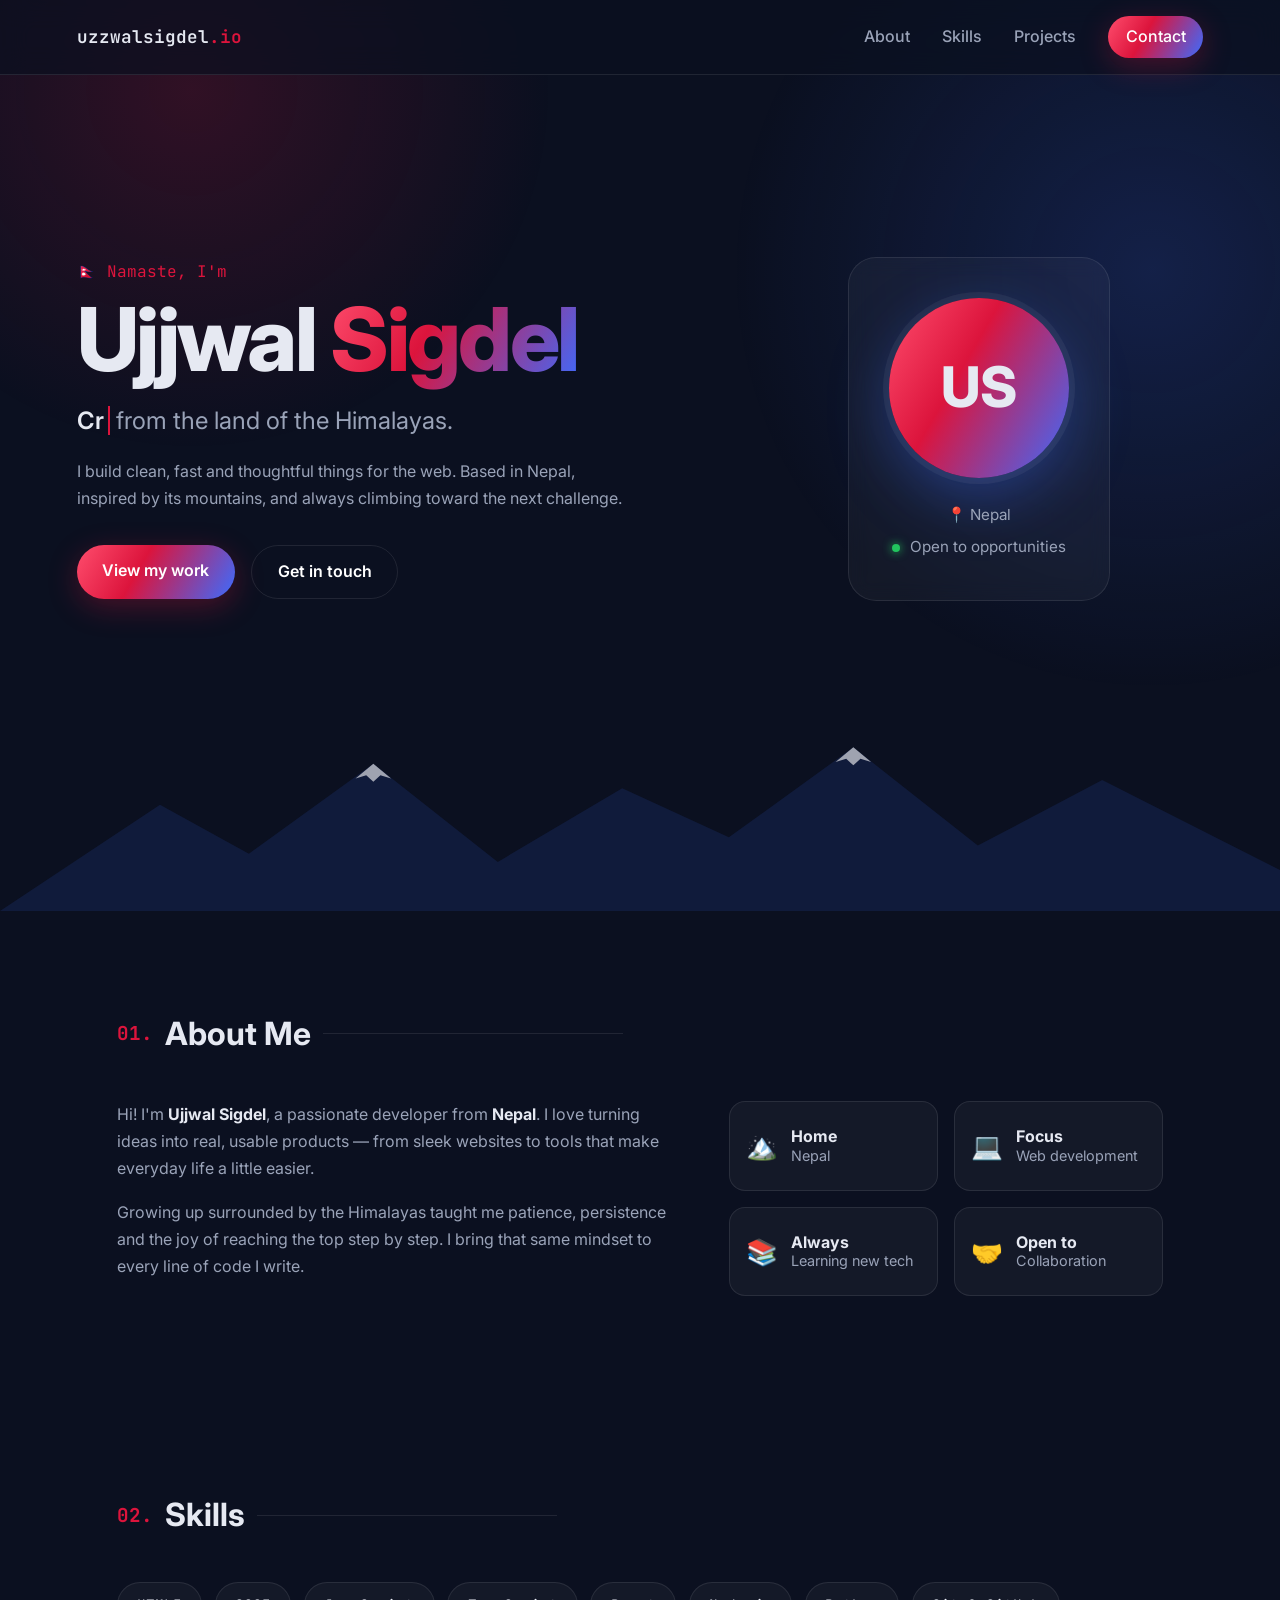
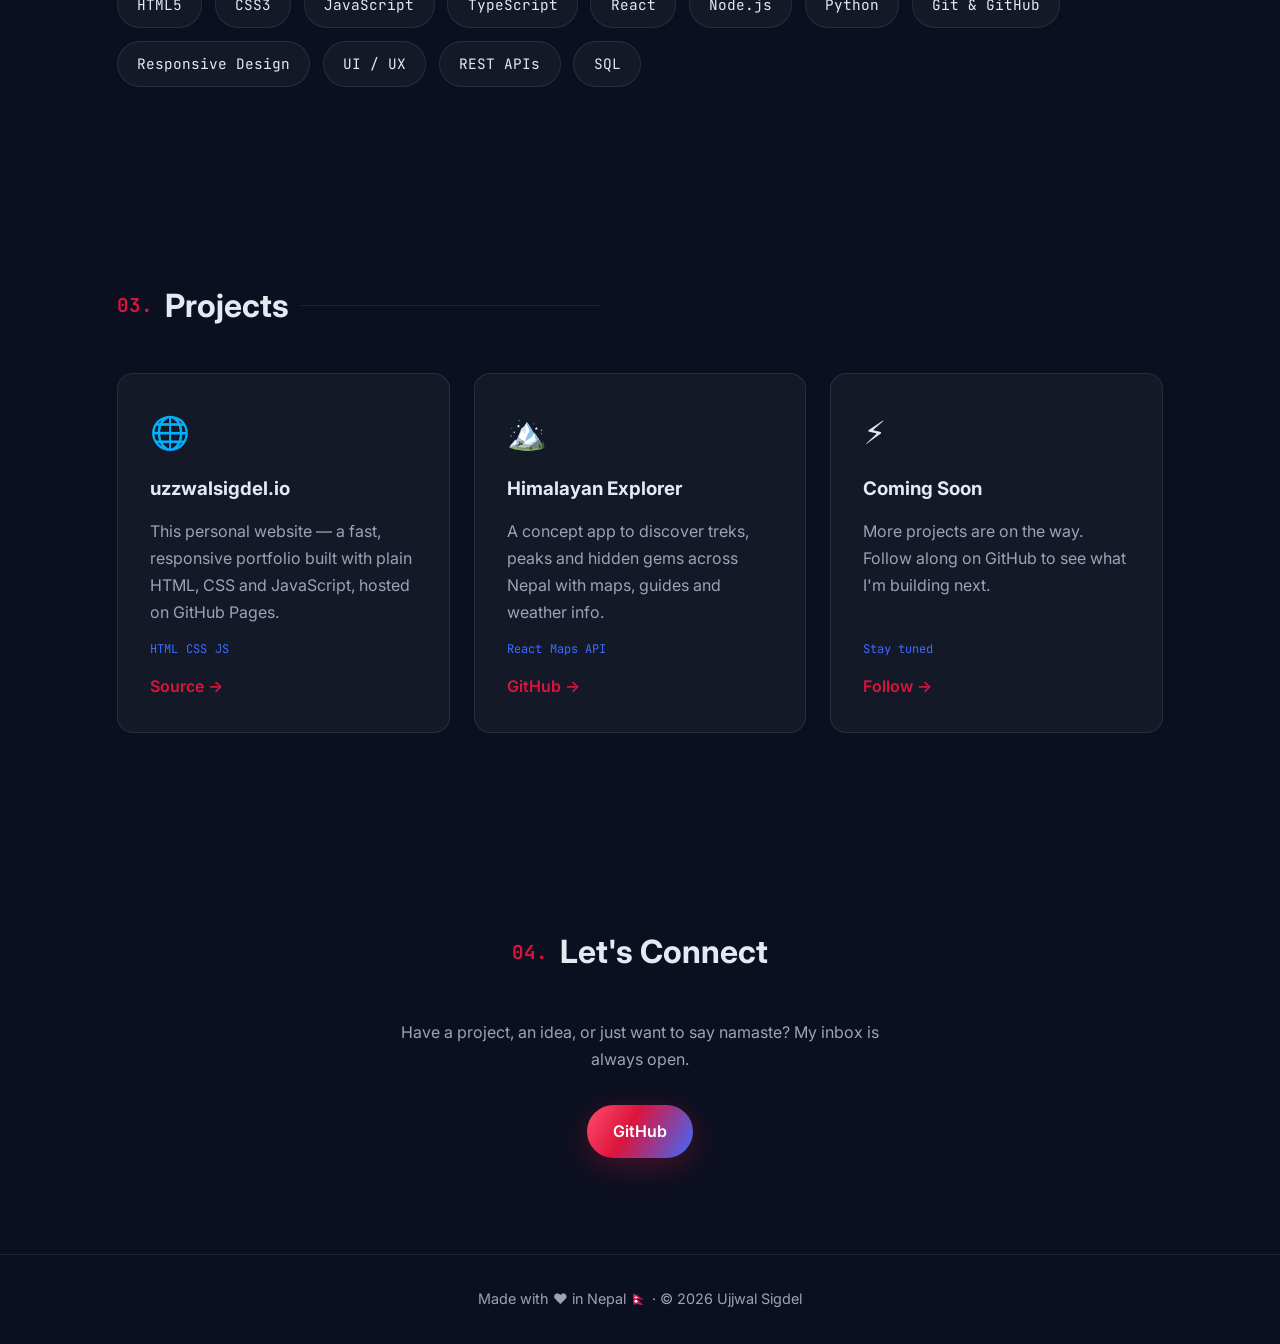
==== index.html @ a89d7fdd "Add Ujjwal Sigdel personal website with GitHub Pages deploy Co-authored-by: Hoplite <288093033+useho" ====
<!DOCTYPE html>
<html lang="en">
<head>
  <meta charset="UTF-8" />
  <meta name="viewport" content="width=device-width, initial-scale=1.0" />
  <title>Ujjwal Sigdel — uzzwalsigdel.io</title>
  <meta name="description" content="Ujjwal Sigdel — developer and creator from Nepal." />
  <link rel="icon" href="data:image/svg+xml,<svg xmlns='http://www.w3.org/2000/svg' viewBox='0 0 100 100'><text y='.9em' font-size='90'>🏔️</text></svg>" />
  <link rel="preconnect" href="https://fonts.googleapis.com" />
  <link rel="preconnect" href="https://fonts.gstatic.com" crossorigin />
  <link href="https://fonts.googleapis.com/css2?family=Inter:wght@400;500;600;700;800&family=JetBrains+Mono:wght@400;600&display=swap" rel="stylesheet" />
  <link rel="stylesheet" href="style.css" />
</head>
<body>
  <div class="bg-glow" aria-hidden="true"></div>

  <header class="nav">
    <a href="#home" class="logo">uzzwalsigdel<span>.io</span></a>
    <button class="nav-toggle" aria-label="Toggle menu" aria-expanded="false">☰</button>
    <nav>
      <ul class="nav-links">
        <li><a href="#about">About</a></li>
        <li><a href="#skills">Skills</a></li>
        <li><a href="#projects">Projects</a></li>
        <li><a href="#contact" class="btn btn-small">Contact</a></li>
      </ul>
    </nav>
  </header>

  <main>
    <section id="home" class="hero">
      <div class="hero-text">
        <p class="eyebrow">🇳🇵 Namaste, I'm</p>
        <h1>Ujjwal <span class="gradient">Sigdel</span></h1>
        <p class="tagline">
          <span class="typed" data-words="Developer|Creator|Problem Solver|Lifelong Learner">Developer</span>
          from the land of the Himalayas.
        </p>
        <p class="lead">
          I build clean, fast and thoughtful things for the web. Based in Nepal,
          inspired by its mountains, and always climbing toward the next challenge.
        </p>
        <div class="hero-cta">
          <a href="#projects" class="btn">View my work</a>
          <a href="#contact" class="btn btn-ghost">Get in touch</a>
        </div>
      </div>
      <div class="hero-card">
        <div class="avatar">US</div>
        <div class="card-meta">
          <span>📍 Nepal</span>
          <span class="status"><i></i> Open to opportunities</span>
        </div>
      </div>
      <svg class="mountains" viewBox="0 0 1440 220" preserveAspectRatio="none" aria-hidden="true">
        <path d="M0 220 L180 90 L280 150 L420 40 L560 160 L700 70 L820 130 L960 20 L1100 140 L1240 60 L1440 170 L1440 220 Z" />
        <path class="snow" d="M400 58 L420 40 L440 58 L428 54 L420 62 L412 54 Z M940 38 L960 20 L980 38 L968 34 L960 42 L952 34 Z" />
      </svg>
    </section>

    <section id="about" class="section reveal">
      <h2 class="section-title"><span>01.</span> About Me</h2>
      <div class="about-grid">
        <div>
          <p>
            Hi! I'm <strong>Ujjwal Sigdel</strong>, a passionate developer from
            <strong>Nepal</strong>. I love turning ideas into real, usable products —
            from sleek websites to tools that make everyday life a little easier.
          </p>
          <p>
            Growing up surrounded by the Himalayas taught me patience, persistence and
            the joy of reaching the top step by step. I bring that same mindset to every
            line of code I write.
          </p>
        </div>
        <ul class="facts">
          <li><b>🏔️</b><div><strong>Home</strong><span>Nepal</span></div></li>
          <li><b>💻</b><div><strong>Focus</strong><span>Web development</span></div></li>
          <li><b>📚</b><div><strong>Always</strong><span>Learning new tech</span></div></li>
          <li><b>🤝</b><div><strong>Open to</strong><span>Collaboration</span></div></li>
        </ul>
      </div>
    </section>

    <section id="skills" class="section reveal">
      <h2 class="section-title"><span>02.</span> Skills</h2>
      <div class="skills">
        <span>HTML5</span><span>CSS3</span><span>JavaScript</span><span>TypeScript</span>
        <span>React</span><span>Node.js</span><span>Python</span><span>Git &amp; GitHub</span>
        <span>Responsive Design</span><span>UI / UX</span><span>REST APIs</span><span>SQL</span>
      </div>
    </section>

    <section id="projects" class="section reveal">
      <h2 class="section-title"><span>03.</span> Projects</h2>
      <div class="projects">
        <article class="project">
          <div class="project-icon">🌐</div>
          <h3>uzzwalsigdel.io</h3>
          <p>This personal website — a fast, responsive portfolio built with plain HTML, CSS and JavaScript, hosted on GitHub Pages.</p>
          <div class="tags"><span>HTML</span><span>CSS</span><span>JS</span></div>
          <a href="https://github.com/ujjwalsigdel2027-cyber/uzzwalsigdel" target="_blank" rel="noopener">Source →</a>
        </article>
        <article class="project">
          <div class="project-icon">🏔️</div>
          <h3>Himalayan Explorer</h3>
          <p>A concept app to discover treks, peaks and hidden gems across Nepal with maps, guides and weather info.</p>
          <div class="tags"><span>React</span><span>Maps API</span></div>
          <a href="https://github.com/ujjwalsigdel2027-cyber" target="_blank" rel="noopener">GitHub →</a>
        </article>
        <article class="project">
          <div class="project-icon">⚡</div>
          <h3>Coming Soon</h3>
          <p>More projects are on the way. Follow along on GitHub to see what I'm building next.</p>
          <div class="tags"><span>Stay tuned</span></div>
          <a href="https://github.com/ujjwalsigdel2027-cyber" target="_blank" rel="noopener">Follow →</a>
        </article>
      </div>
    </section>

    <section id="contact" class="section contact reveal">
      <h2 class="section-title center"><span>04.</span> Let's Connect</h2>
      <p>Have a project, an idea, or just want to say namaste? My inbox is always open.</p>
      <div class="hero-cta center">
        <a href="https://github.com/ujjwalsigdel2027-cyber" class="btn" target="_blank" rel="noopener">GitHub</a>
      </div>
    </section>
  </main>

  <footer>
    <p>Made with ❤️ in Nepal 🇳🇵 · © <span id="year"></span> Ujjwal Sigdel</p>
  </footer>

  <script src="script.js"></script>
</body>
</html>
---- style.css ----
:root {
  --bg: #0b1020;
  --surface: rgba(255, 255, 255, 0.04);
  --border: rgba(255, 255, 255, 0.09);
  --text: #e6e9f2;
  --muted: #9aa3b8;
  /* Nepal flag crimson + blue */
  --crimson: #dc143c;
  --blue: #3b6cff;
  --gradient: linear-gradient(120deg, #ff4d6d, var(--crimson) 40%, var(--blue));
  --radius: 16px;
}

* { box-sizing: border-box; margin: 0; padding: 0; }
html { scroll-behavior: smooth; }
body {
  font-family: "Inter", system-ui, sans-serif;
  background: var(--bg);
  color: var(--text);
  line-height: 1.7;
  overflow-x: hidden;
}
a { color: inherit; text-decoration: none; }

.bg-glow {
  position: fixed; inset: 0; z-index: -1; pointer-events: none;
  background:
    radial-gradient(600px circle at 15% 10%, rgba(220, 20, 60, 0.18), transparent 60%),
    radial-gradient(700px circle at 90% 30%, rgba(59, 108, 255, 0.18), transparent 60%);
}

/* Nav */
.nav {
  position: sticky; top: 0; z-index: 10;
  display: flex; align-items: center; justify-content: space-between;
  padding: 1rem 6vw;
  backdrop-filter: blur(14px);
  background: rgba(11, 16, 32, 0.7);
  border-bottom: 1px solid var(--border);
}
.logo { font-family: "JetBrains Mono", monospace; font-weight: 600; font-size: 1.1rem; }
.logo span { color: var(--crimson); }
.nav-links { display: flex; gap: 2rem; list-style: none; align-items: center; }
.nav-links a { color: var(--muted); font-weight: 500; transition: color .2s; }
.nav-links a:hover { color: var(--text); }
.nav-toggle { display: none; background: none; border: 0; color: var(--text); font-size: 1.5rem; cursor: pointer; }

/* Buttons */
.btn {
  display: inline-block;
  padding: .8rem 1.6rem;
  border-radius: 999px;
  background: var(--gradient);
  color: #fff !important;
  font-weight: 600;
  box-shadow: 0 8px 30px rgba(220, 20, 60, 0.3);
  transition: transform .2s, box-shadow .2s;
}
.btn:hover { transform: translateY(-2px); box-shadow: 0 12px 36px rgba(220, 20, 60, 0.45); }
.btn-ghost { background: transparent; border: 1px solid var(--border); box-shadow: none; }
.btn-ghost:hover { border-color: var(--crimson); box-shadow: none; }
.btn-small { padding: .45rem 1.1rem; }

/* Hero */
.hero {
  position: relative;
  min-height: calc(100vh - 64px);
  display: grid; grid-template-columns: 1.4fr 1fr; align-items: center; gap: 3rem;
  padding: 4rem 6vw 12rem;
}
.eyebrow { font-family: "JetBrains Mono", monospace; color: var(--crimson); margin-bottom: .5rem; }
h1 { font-size: clamp(2.8rem, 7vw, 5.5rem); line-height: 1.05; font-weight: 800; letter-spacing: -0.03em; }
.gradient { background: var(--gradient); -webkit-background-clip: text; background-clip: text; color: transparent; }
.tagline { font-size: clamp(1.1rem, 2.4vw, 1.5rem); color: var(--muted); margin: 1rem 0; }
.typed { color: var(--text); font-weight: 600; border-right: 2px solid var(--crimson); padding-right: 4px; animation: blink 1s step-end infinite; }
@keyframes blink { 50% { border-color: transparent; } }
.lead { max-width: 560px; color: var(--muted); }
.hero-cta { display: flex; gap: 1rem; margin-top: 2rem; flex-wrap: wrap; }
.center { justify-content: center; text-align: center; }

.hero-card {
  justify-self: center;
  padding: 2.5rem;
  border-radius: 28px;
  background: var(--surface);
  border: 1px solid var(--border);
  backdrop-filter: blur(10px);
  text-align: center;
  animation: float 6s ease-in-out infinite;
}
@keyframes float { 50% { transform: translateY(-14px); } }
.avatar {
  width: 180px; height: 180px; margin: 0 auto 1.5rem;
  border-radius: 50%;
  display: grid; place-items: center;
  font-size: 3.5rem; font-weight: 800;
  background: var(--gradient);
  box-shadow: 0 0 0 6px rgba(255,255,255,.05), 0 20px 60px rgba(59,108,255,.35);
}
.card-meta { display: flex; flex-direction: column; gap: .4rem; color: var(--muted); font-size: .95rem; }
.status i {
  display: inline-block; width: 8px; height: 8px; border-radius: 50%;
  background: #22c55e; margin-right: 6px; box-shadow: 0 0 10px #22c55e;
}

.mountains { position: absolute; bottom: 0; left: 0; width: 100%; height: 180px; }
.mountains path { fill: rgba(59, 108, 255, 0.12); }
.mountains .snow { fill: rgba(255, 255, 255, 0.6); }

/* Sections */
.section { padding: 6rem 6vw; max-width: 1200px; margin: 0 auto; }
.section-title { font-size: 2rem; margin-bottom: 2.5rem; display: flex; align-items: center; gap: .75rem; }
.section-title span { font-family: "JetBrains Mono", monospace; color: var(--crimson); font-size: 1.2rem; }
.section-title::after { content: ""; flex: 1; height: 1px; background: var(--border); max-width: 300px; }
.section-title.center::after { display: none; }

.about-grid { display: grid; grid-template-columns: 1.3fr 1fr; gap: 3rem; }
.about-grid p { color: var(--muted); margin-bottom: 1rem; }
.about-grid strong { color: var(--text); }
.facts { list-style: none; display: grid; grid-template-columns: 1fr 1fr; gap: 1rem; }
.facts li {
  display: flex; gap: .8rem; align-items: center;
  padding: 1rem; border-radius: var(--radius);
  background: var(--surface); border: 1px solid var(--border);
}
.facts b { font-size: 1.6rem; }
.facts div { display: flex; flex-direction: column; line-height: 1.3; }
.facts span { color: var(--muted); font-size: .9rem; }

.skills { display: flex; flex-wrap: wrap; gap: .8rem; }
.skills span {
  padding: .6rem 1.2rem; border-radius: 999px;
  background: var(--surface); border: 1px solid var(--border);
  font-family: "JetBrains Mono", monospace; font-size: .9rem;
  transition: border-color .2s, transform .2s;
}
.skills span:hover { border-color: var(--crimson); transform: translateY(-3px); }

.projects { display: grid; grid-template-columns: repeat(auto-fit, minmax(280px, 1fr)); gap: 1.5rem; }
.project {
  padding: 2rem; border-radius: var(--radius);
  background: var(--surface); border: 1px solid var(--border);
  display: flex; flex-direction: column; gap: .8rem;
  transition: transform .25s, border-color .25s, box-shadow .25s;
}
.project:hover { transform: translateY(-6px); border-color: rgba(220,20,60,.5); box-shadow: 0 20px 50px rgba(0,0,0,.35); }
.project-icon { font-size: 2rem; }
.project p { color: var(--muted); flex: 1; }
.tags { display: flex; gap: .5rem; flex-wrap: wrap; }
.tags span { font-size: .75rem; font-family: "JetBrains Mono", monospace; color: var(--blue); }
.project a { color: var(--crimson); font-weight: 600; }

.contact { text-align: center; }
.contact p { color: var(--muted); max-width: 520px; margin: 0 auto; }

footer { text-align: center; padding: 2rem; color: var(--muted); border-top: 1px solid var(--border); font-size: .9rem; }

/* Scroll reveal */
.reveal { opacity: 0; transform: translateY(40px); transition: opacity .8s ease, transform .8s ease; }
.reveal.visible { opacity: 1; transform: none; }

@media (prefers-reduced-motion: reduce) {
  * { animation: none !important; transition: none !important; }
  .reveal { opacity: 1; transform: none; }
}

/* Responsive */
@media (max-width: 860px) {
  .hero { grid-template-columns: 1fr; text-align: center; padding-top: 3rem; }
  .hero-cta { justify-content: center; }
  .lead { margin: 0 auto; }
  .about-grid { grid-template-columns: 1fr; }
  .nav-toggle { display: block; }
  .nav nav {
    position: absolute; top: 100%; left: 0; right: 0;
    background: rgba(11, 16, 32, 0.97);
    border-bottom: 1px solid var(--border);
    display: none;
  }
  .nav nav.open { display: block; }
  .nav-links { flex-direction: column; padding: 1.5rem; gap: 1.2rem; }
}
@media (max-width: 480px) {
  .facts { grid-template-columns: 1fr; }
  .avatar { width: 140px; height: 140px; font-size: 2.8rem; }
}
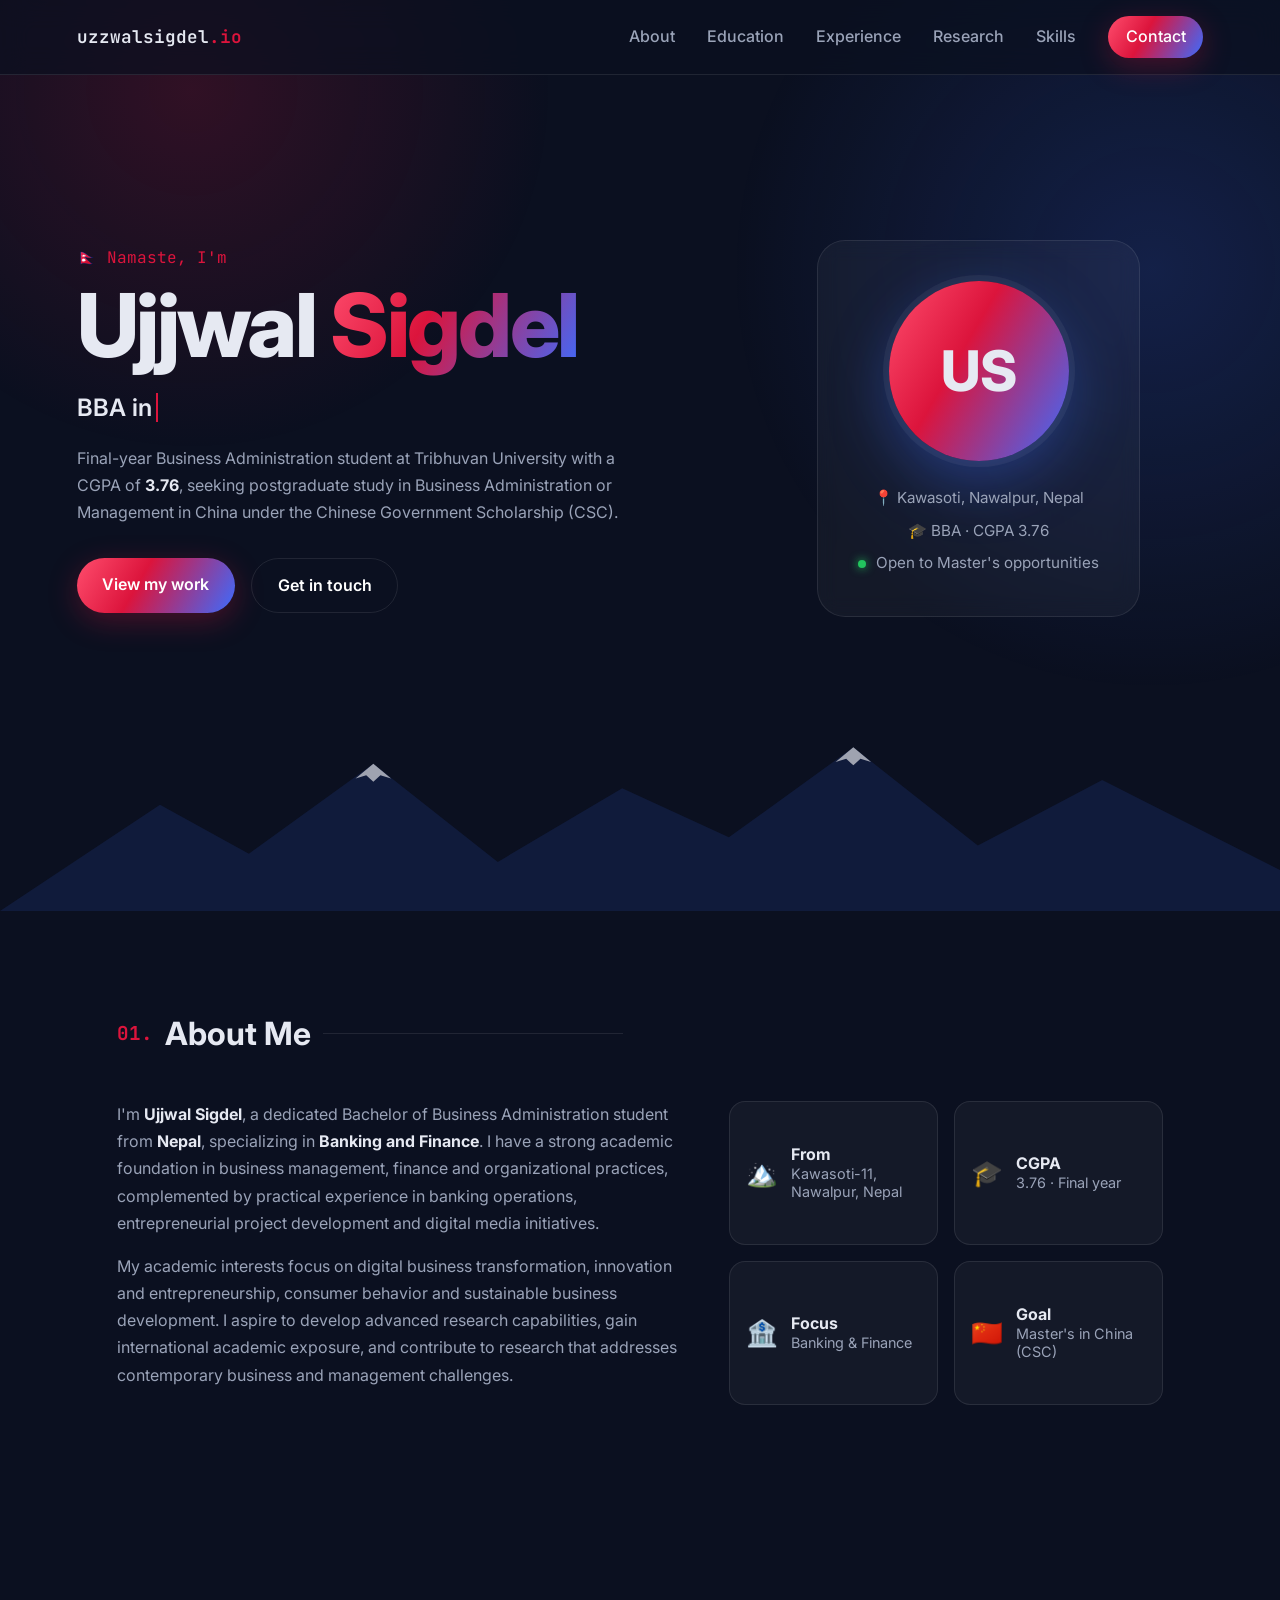
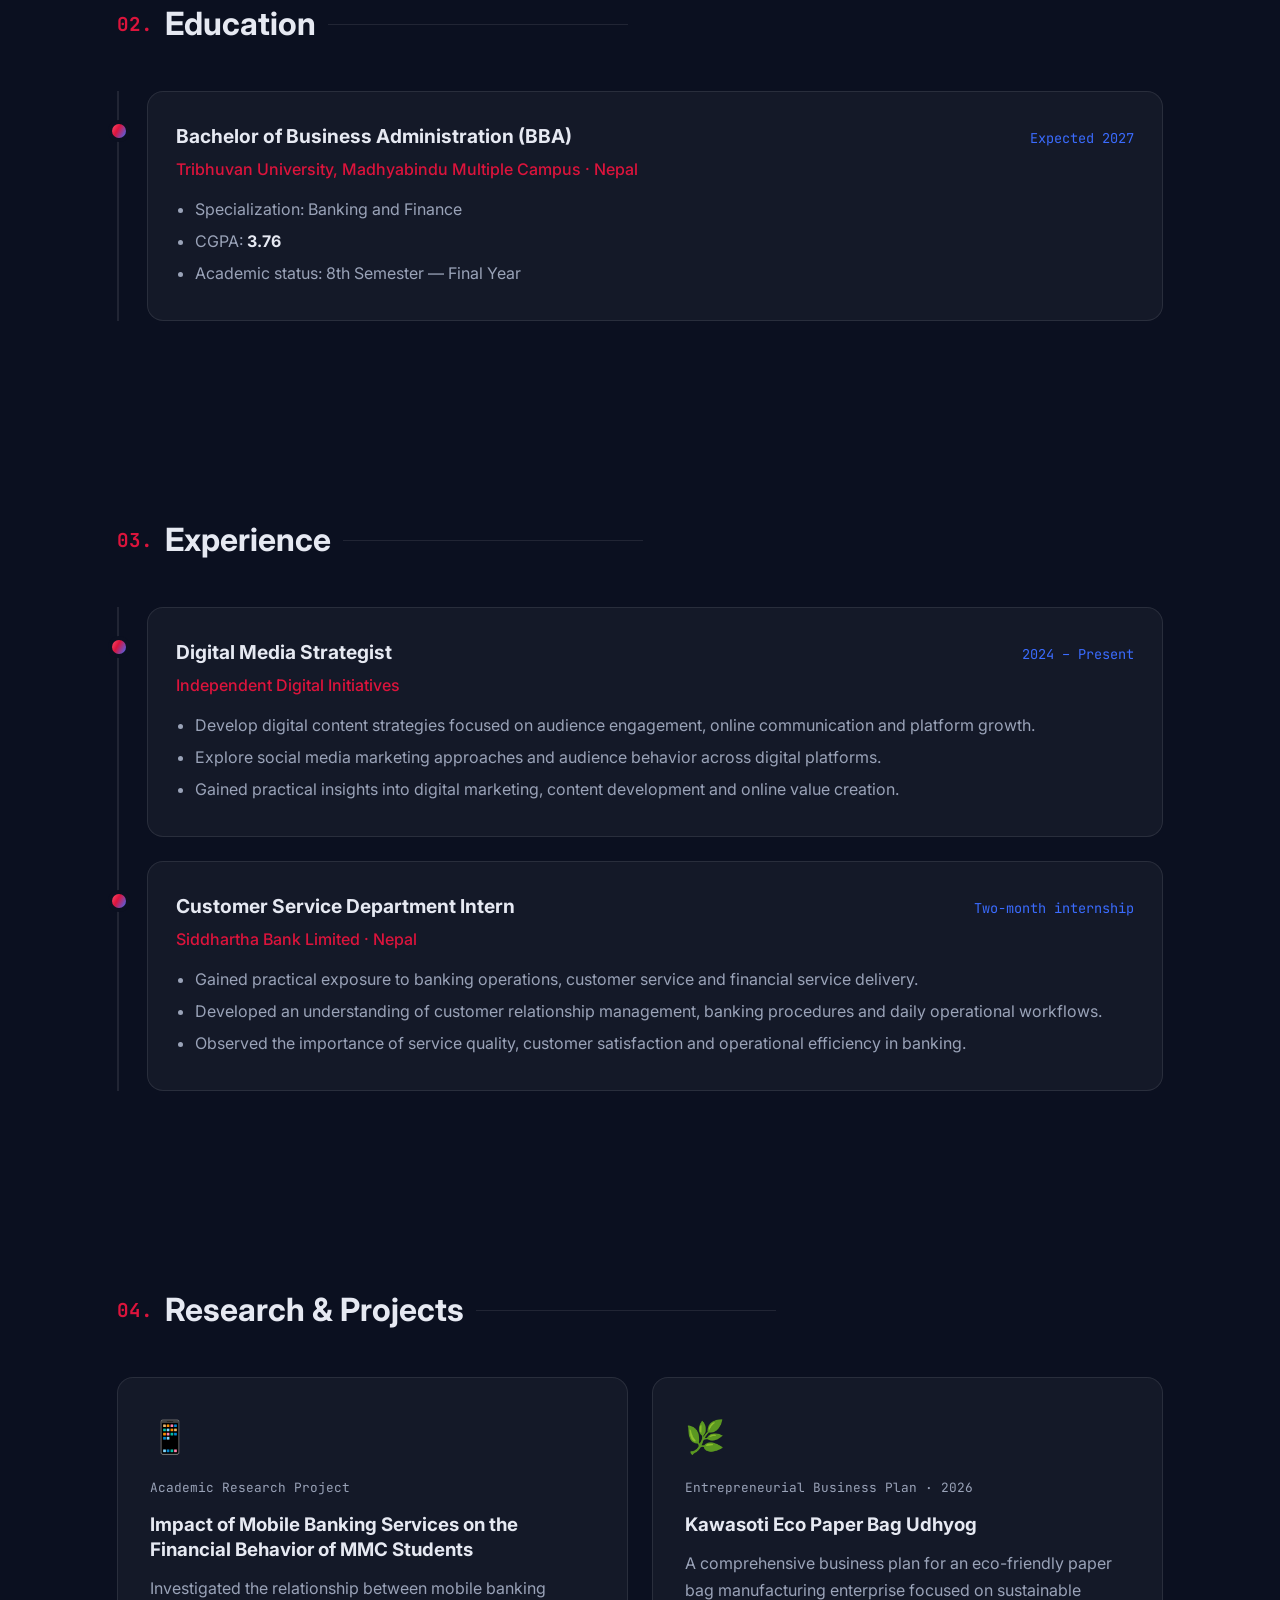
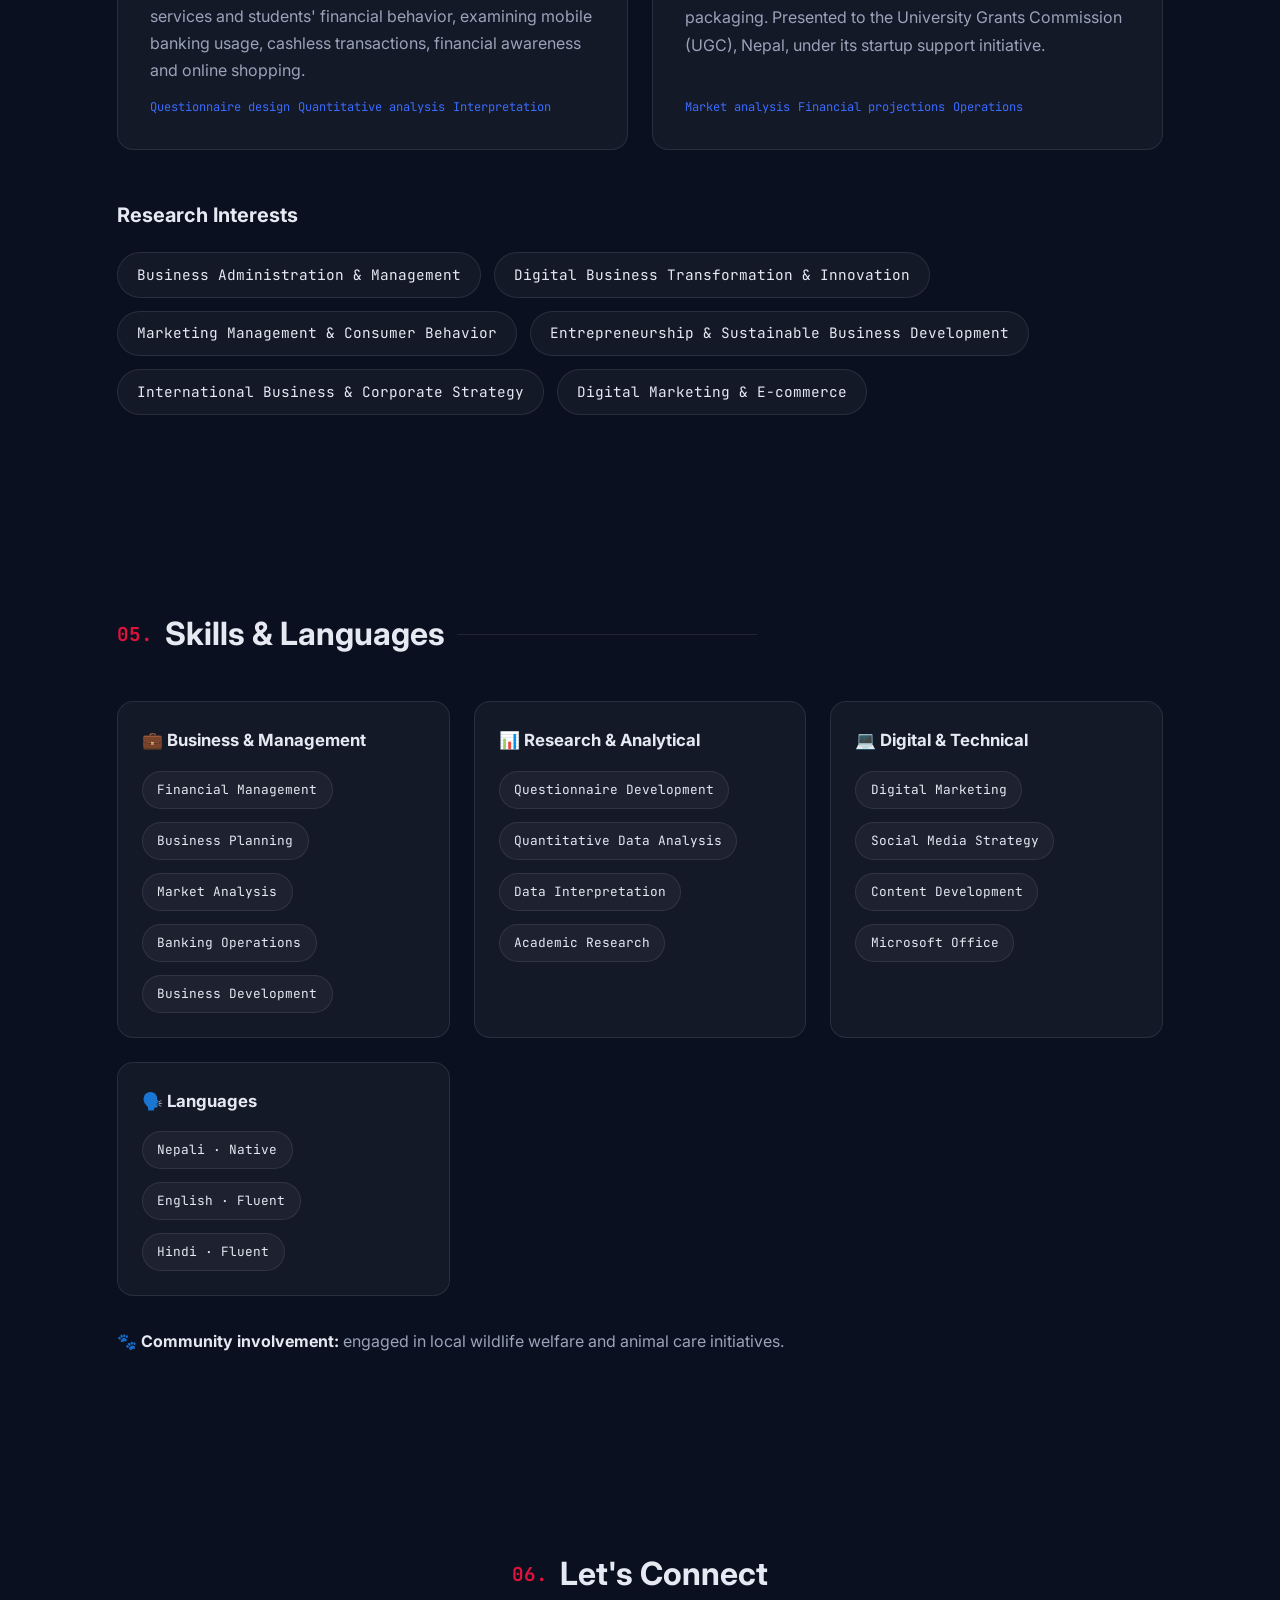
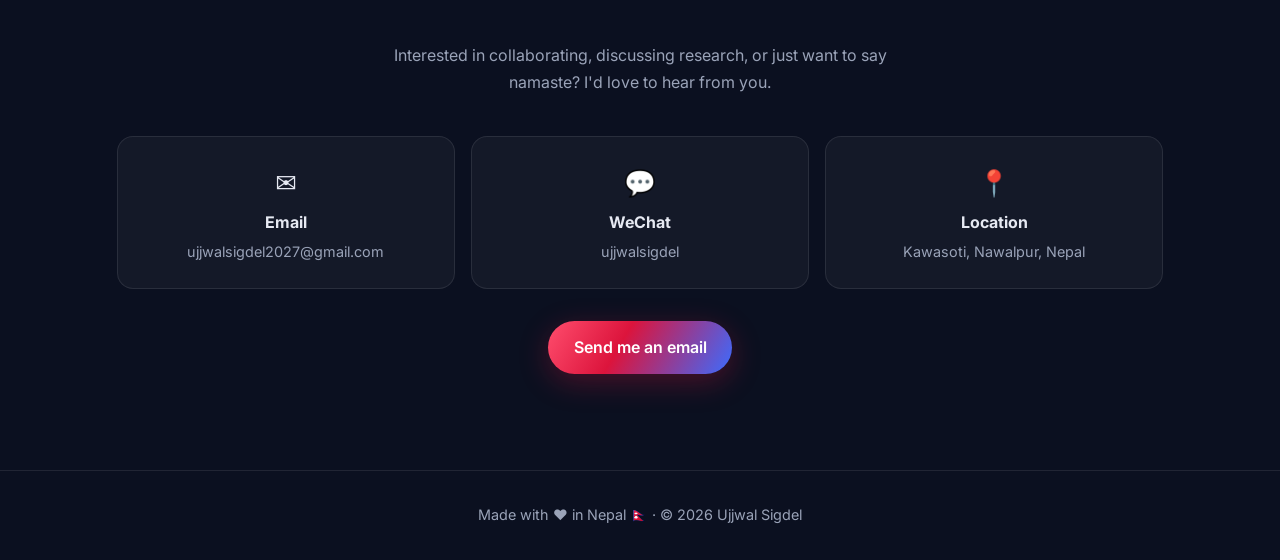
==== commit c6c54d1d: "Fill site with CV details: education, experience, research, skills, contact Co-authored-by: Hoplite " ====
--- a/index.html
+++ b/index.html
@@ -3,8 +3,8 @@
 <head>
   <meta charset="UTF-8" />
   <meta name="viewport" content="width=device-width, initial-scale=1.0" />
-  <title>Ujjwal Sigdel — uzzwalsigdel.io</title>
-  <meta name="description" content="Ujjwal Sigdel — developer and creator from Nepal." />
+  <title>Ujjwal Sigdel — BBA Banking &amp; Finance | Nepal</title>
+  <meta name="description" content="Ujjwal Sigdel — BBA (Banking and Finance) student at Tribhuvan University, Nepal, and prospective Master's student in Business Administration and Management." />
   <link rel="icon" href="data:image/svg+xml,<svg xmlns='http://www.w3.org/2000/svg' viewBox='0 0 100 100'><text y='.9em' font-size='90'>🏔️</text></svg>" />
   <link rel="preconnect" href="https://fonts.googleapis.com" />
   <link rel="preconnect" href="https://fonts.gstatic.com" crossorigin />
@@ -20,8 +20,10 @@
     <nav>
       <ul class="nav-links">
         <li><a href="#about">About</a></li>
+        <li><a href="#education">Education</a></li>
+        <li><a href="#experience">Experience</a></li>
+        <li><a href="#research">Research</a></li>
         <li><a href="#skills">Skills</a></li>
-        <li><a href="#projects">Projects</a></li>
         <li><a href="#contact" class="btn btn-small">Contact</a></li>
       </ul>
     </nav>
@@ -33,23 +35,24 @@
         <p class="eyebrow">🇳🇵 Namaste, I'm</p>
         <h1>Ujjwal <span class="gradient">Sigdel</span></h1>
         <p class="tagline">
-          <span class="typed" data-words="Developer|Creator|Problem Solver|Lifelong Learner">Developer</span>
-          from the land of the Himalayas.
+          <span class="typed" data-words="BBA in Banking &amp; Finance|Prospective Master's Student|Digital Media Strategist|Aspiring Researcher">BBA in Banking &amp; Finance</span>
         </p>
         <p class="lead">
-          I build clean, fast and thoughtful things for the web. Based in Nepal,
-          inspired by its mountains, and always climbing toward the next challenge.
+          Final-year Business Administration student at Tribhuvan University with a CGPA of
+          <strong>3.76</strong>, seeking postgraduate study in Business Administration or Management
+          in China under the Chinese Government Scholarship (CSC).
         </p>
         <div class="hero-cta">
-          <a href="#projects" class="btn">View my work</a>
+          <a href="#research" class="btn">View my work</a>
           <a href="#contact" class="btn btn-ghost">Get in touch</a>
         </div>
       </div>
       <div class="hero-card">
         <div class="avatar">US</div>
         <div class="card-meta">
-          <span>📍 Nepal</span>
-          <span class="status"><i></i> Open to opportunities</span>
+          <span>📍 Kawasoti, Nawalpur, Nepal</span>
+          <span>🎓 BBA · CGPA 3.76</span>
+          <span class="status"><i></i> Open to Master's opportunities</span>
         </div>
       </div>
       <svg class="mountains" viewBox="0 0 1440 220" preserveAspectRatio="none" aria-hidden="true">
@@ -63,66 +66,156 @@
       <div class="about-grid">
         <div>
           <p>
-            Hi! I'm <strong>Ujjwal Sigdel</strong>, a passionate developer from
-            <strong>Nepal</strong>. I love turning ideas into real, usable products —
-            from sleek websites to tools that make everyday life a little easier.
+            I'm <strong>Ujjwal Sigdel</strong>, a dedicated Bachelor of Business Administration student
+            from <strong>Nepal</strong>, specializing in <strong>Banking and Finance</strong>. I have a strong
+            academic foundation in business management, finance and organizational practices, complemented
+            by practical experience in banking operations, entrepreneurial project development and digital
+            media initiatives.
           </p>
           <p>
-            Growing up surrounded by the Himalayas taught me patience, persistence and
-            the joy of reaching the top step by step. I bring that same mindset to every
-            line of code I write.
+            My academic interests focus on digital business transformation, innovation and entrepreneurship,
+            consumer behavior and sustainable business development. I aspire to develop advanced research
+            capabilities, gain international academic exposure, and contribute to research that addresses
+            contemporary business and management challenges.
           </p>
         </div>
         <ul class="facts">
-          <li><b>🏔️</b><div><strong>Home</strong><span>Nepal</span></div></li>
-          <li><b>💻</b><div><strong>Focus</strong><span>Web development</span></div></li>
-          <li><b>📚</b><div><strong>Always</strong><span>Learning new tech</span></div></li>
-          <li><b>🤝</b><div><strong>Open to</strong><span>Collaboration</span></div></li>
+          <li><b>🏔️</b><div><strong>From</strong><span>Kawasoti-11, Nawalpur, Nepal</span></div></li>
+          <li><b>🎓</b><div><strong>CGPA</strong><span>3.76 · Final year</span></div></li>
+          <li><b>🏦</b><div><strong>Focus</strong><span>Banking &amp; Finance</span></div></li>
+          <li><b>🇨🇳</b><div><strong>Goal</strong><span>Master's in China (CSC)</span></div></li>
         </ul>
       </div>
     </section>
 
-    <section id="skills" class="section reveal">
-      <h2 class="section-title"><span>02.</span> Skills</h2>
-      <div class="skills">
-        <span>HTML5</span><span>CSS3</span><span>JavaScript</span><span>TypeScript</span>
-        <span>React</span><span>Node.js</span><span>Python</span><span>Git &amp; GitHub</span>
-        <span>Responsive Design</span><span>UI / UX</span><span>REST APIs</span><span>SQL</span>
-      </div>
-    </section>
-
-    <section id="projects" class="section reveal">
-      <h2 class="section-title"><span>03.</span> Projects</h2>
+    <section id="education" class="section reveal">
+      <h2 class="section-title"><span>02.</span> Education</h2>
+      <div class="timeline">
+        <article class="timeline-item">
+          <div class="timeline-head">
+            <h3>Bachelor of Business Administration (BBA)</h3>
+            <span class="date">Expected 2027</span>
+          </div>
+          <p class="org">Tribhuvan University, Madhyabindu Multiple Campus · Nepal</p>
+          <ul>
+            <li>Specialization: Banking and Finance</li>
+            <li>CGPA: <strong>3.76</strong></li>
+            <li>Academic status: 8th Semester — Final Year</li>
+          </ul>
+        </article>
+      </div>
+    </section>
+
+    <section id="experience" class="section reveal">
+      <h2 class="section-title"><span>03.</span> Experience</h2>
+      <div class="timeline">
+        <article class="timeline-item">
+          <div class="timeline-head">
+            <h3>Digital Media Strategist</h3>
+            <span class="date">2024 – Present</span>
+          </div>
+          <p class="org">Independent Digital Initiatives</p>
+          <ul>
+            <li>Develop digital content strategies focused on audience engagement, online communication and platform growth.</li>
+            <li>Explore social media marketing approaches and audience behavior across digital platforms.</li>
+            <li>Gained practical insights into digital marketing, content development and online value creation.</li>
+          </ul>
+        </article>
+        <article class="timeline-item">
+          <div class="timeline-head">
+            <h3>Customer Service Department Intern</h3>
+            <span class="date">Two-month internship</span>
+          </div>
+          <p class="org">Siddhartha Bank Limited · Nepal</p>
+          <ul>
+            <li>Gained practical exposure to banking operations, customer service and financial service delivery.</li>
+            <li>Developed an understanding of customer relationship management, banking procedures and daily operational workflows.</li>
+            <li>Observed the importance of service quality, customer satisfaction and operational efficiency in banking.</li>
+          </ul>
+        </article>
+      </div>
+    </section>
+
+    <section id="research" class="section reveal">
+      <h2 class="section-title"><span>04.</span> Research &amp; Projects</h2>
       <div class="projects">
         <article class="project">
-          <div class="project-icon">🌐</div>
-          <h3>uzzwalsigdel.io</h3>
-          <p>This personal website — a fast, responsive portfolio built with plain HTML, CSS and JavaScript, hosted on GitHub Pages.</p>
-          <div class="tags"><span>HTML</span><span>CSS</span><span>JS</span></div>
-          <a href="https://github.com/ujjwalsigdel2027-cyber/uzzwalsigdel" target="_blank" rel="noopener">Source →</a>
+          <div class="project-icon">📱</div>
+          <p class="kicker">Academic Research Project</p>
+          <h3>Impact of Mobile Banking Services on the Financial Behavior of MMC Students</h3>
+          <p>Investigated the relationship between mobile banking services and students' financial behavior, examining mobile banking usage, cashless transactions, financial awareness and online shopping.</p>
+          <div class="tags"><span>Questionnaire design</span><span>Quantitative analysis</span><span>Interpretation</span></div>
         </article>
         <article class="project">
-          <div class="project-icon">🏔️</div>
-          <h3>Himalayan Explorer</h3>
-          <p>A concept app to discover treks, peaks and hidden gems across Nepal with maps, guides and weather info.</p>
-          <div class="tags"><span>React</span><span>Maps API</span></div>
-          <a href="https://github.com/ujjwalsigdel2027-cyber" target="_blank" rel="noopener">GitHub →</a>
-        </article>
-        <article class="project">
-          <div class="project-icon">⚡</div>
-          <h3>Coming Soon</h3>
-          <p>More projects are on the way. Follow along on GitHub to see what I'm building next.</p>
-          <div class="tags"><span>Stay tuned</span></div>
-          <a href="https://github.com/ujjwalsigdel2027-cyber" target="_blank" rel="noopener">Follow →</a>
-        </article>
-      </div>
+          <div class="project-icon">🌿</div>
+          <p class="kicker">Entrepreneurial Business Plan · 2026</p>
+          <h3>Kawasoti Eco Paper Bag Udhyog</h3>
+          <p>A comprehensive business plan for an eco-friendly paper bag manufacturing enterprise focused on sustainable packaging. Presented to the University Grants Commission (UGC), Nepal, under its startup support initiative.</p>
+          <div class="tags"><span>Market analysis</span><span>Financial projections</span><span>Operations</span></div>
+        </article>
+      </div>
+
+      <h3 class="sub-title">Research Interests</h3>
+      <div class="skills">
+        <span>Business Administration &amp; Management</span>
+        <span>Digital Business Transformation &amp; Innovation</span>
+        <span>Marketing Management &amp; Consumer Behavior</span>
+        <span>Entrepreneurship &amp; Sustainable Business Development</span>
+        <span>International Business &amp; Corporate Strategy</span>
+        <span>Digital Marketing &amp; E-commerce</span>
+      </div>
+    </section>
+
+    <section id="skills" class="section reveal">
+      <h2 class="section-title"><span>05.</span> Skills &amp; Languages</h2>
+      <div class="skill-groups">
+        <div class="skill-group">
+          <h3>💼 Business &amp; Management</h3>
+          <div class="skills">
+            <span>Financial Management</span><span>Business Planning</span><span>Market Analysis</span>
+            <span>Banking Operations</span><span>Business Development</span>
+          </div>
+        </div>
+        <div class="skill-group">
+          <h3>📊 Research &amp; Analytical</h3>
+          <div class="skills">
+            <span>Questionnaire Development</span><span>Quantitative Data Analysis</span>
+            <span>Data Interpretation</span><span>Academic Research</span>
+          </div>
+        </div>
+        <div class="skill-group">
+          <h3>💻 Digital &amp; Technical</h3>
+          <div class="skills">
+            <span>Digital Marketing</span><span>Social Media Strategy</span>
+            <span>Content Development</span><span>Microsoft Office</span>
+          </div>
+        </div>
+        <div class="skill-group">
+          <h3>🗣️ Languages</h3>
+          <div class="skills">
+            <span>Nepali · Native</span><span>English · Fluent</span><span>Hindi · Fluent</span>
+          </div>
+        </div>
+      </div>
+      <p class="community">🐾 <strong>Community involvement:</strong> engaged in local wildlife welfare and animal care initiatives.</p>
     </section>
 
     <section id="contact" class="section contact reveal">
-      <h2 class="section-title center"><span>04.</span> Let's Connect</h2>
-      <p>Have a project, an idea, or just want to say namaste? My inbox is always open.</p>
+      <h2 class="section-title center"><span>06.</span> Let's Connect</h2>
+      <p>Interested in collaborating, discussing research, or just want to say namaste? I'd love to hear from you.</p>
+      <div class="contact-cards">
+        <a class="contact-card" href="mailto:ujjwalsigdel2027@gmail.com">
+          <b>✉️</b><strong>Email</strong><span>ujjwalsigdel2027@gmail.com</span>
+        </a>
+        <div class="contact-card">
+          <b>💬</b><strong>WeChat</strong><span>ujjwalsigdel</span>
+        </div>
+        <div class="contact-card">
+          <b>📍</b><strong>Location</strong><span>Kawasoti, Nawalpur, Nepal</span>
+        </div>
+      </div>
       <div class="hero-cta center">
-        <a href="https://github.com/ujjwalsigdel2027-cyber" class="btn" target="_blank" rel="noopener">GitHub</a>
+        <a href="mailto:ujjwalsigdel2027@gmail.com" class="btn">Send me an email</a>
       </div>
     </section>
   </main>
--- a/style.css
+++ b/style.css
@@ -145,10 +145,55 @@
 }
 .project:hover { transform: translateY(-6px); border-color: rgba(220,20,60,.5); box-shadow: 0 20px 50px rgba(0,0,0,.35); }
 .project-icon { font-size: 2rem; }
-.project p { color: var(--muted); flex: 1; }
+.project p { color: var(--muted); }
+.project .tags { margin-top: auto; }
 .tags { display: flex; gap: .5rem; flex-wrap: wrap; }
 .tags span { font-size: .75rem; font-family: "JetBrains Mono", monospace; color: var(--blue); }
 .project a { color: var(--crimson); font-weight: 600; }
+
+.kicker { font-family: "JetBrains Mono", monospace; font-size: .8rem; color: var(--crimson); }
+.project h3 { line-height: 1.35; }
+.lead strong { color: var(--text); }
+
+/* Timeline */
+.timeline { position: relative; display: flex; flex-direction: column; gap: 1.5rem; padding-left: 1.75rem; border-left: 2px solid var(--border); }
+.timeline-item {
+  position: relative; padding: 1.75rem; border-radius: var(--radius);
+  background: var(--surface); border: 1px solid var(--border);
+  transition: border-color .25s;
+}
+.timeline-item:hover { border-color: rgba(220,20,60,.5); }
+.timeline-item::before {
+  content: ""; position: absolute; left: calc(-1.75rem - 8px); top: 2rem;
+  width: 14px; height: 14px; border-radius: 50%;
+  background: var(--gradient); box-shadow: 0 0 0 4px var(--bg);
+}
+.timeline-head { display: flex; justify-content: space-between; align-items: baseline; gap: 1rem; flex-wrap: wrap; }
+.timeline-head h3 { font-size: 1.2rem; }
+.date { font-family: "JetBrains Mono", monospace; font-size: .85rem; color: var(--blue); white-space: nowrap; }
+.org { color: var(--crimson); font-weight: 500; margin: .2rem 0 .8rem; }
+.timeline-item ul { padding-left: 1.2rem; color: var(--muted); }
+.timeline-item li { margin-bottom: .3rem; }
+.timeline-item strong { color: var(--text); }
+
+.sub-title { margin: 3rem 0 1.25rem; font-size: 1.25rem; }
+.skill-groups { display: grid; grid-template-columns: repeat(auto-fit, minmax(320px, 1fr)); gap: 1.5rem; }
+.skill-group { padding: 1.5rem; border-radius: var(--radius); background: var(--surface); border: 1px solid var(--border); }
+.skill-group h3 { font-size: 1.05rem; margin-bottom: 1rem; }
+.skill-group .skills span { font-size: .8rem; padding: .45rem .9rem; }
+.community { margin-top: 2rem; color: var(--muted); }
+.community strong { color: var(--text); }
+
+.contact-cards { display: grid; grid-template-columns: repeat(auto-fit, minmax(220px, 1fr)); gap: 1rem; margin: 2.5rem 0 1rem; }
+.contact-card {
+  display: flex; flex-direction: column; align-items: center; gap: .25rem;
+  padding: 1.5rem; border-radius: var(--radius);
+  background: var(--surface); border: 1px solid var(--border);
+  transition: transform .2s, border-color .2s;
+}
+.contact-card:hover { transform: translateY(-4px); border-color: var(--crimson); }
+.contact-card b { font-size: 1.6rem; }
+.contact-card span { color: var(--muted); font-size: .9rem; word-break: break-all; }
 
 .contact { text-align: center; }
 .contact p { color: var(--muted); max-width: 520px; margin: 0 auto; }
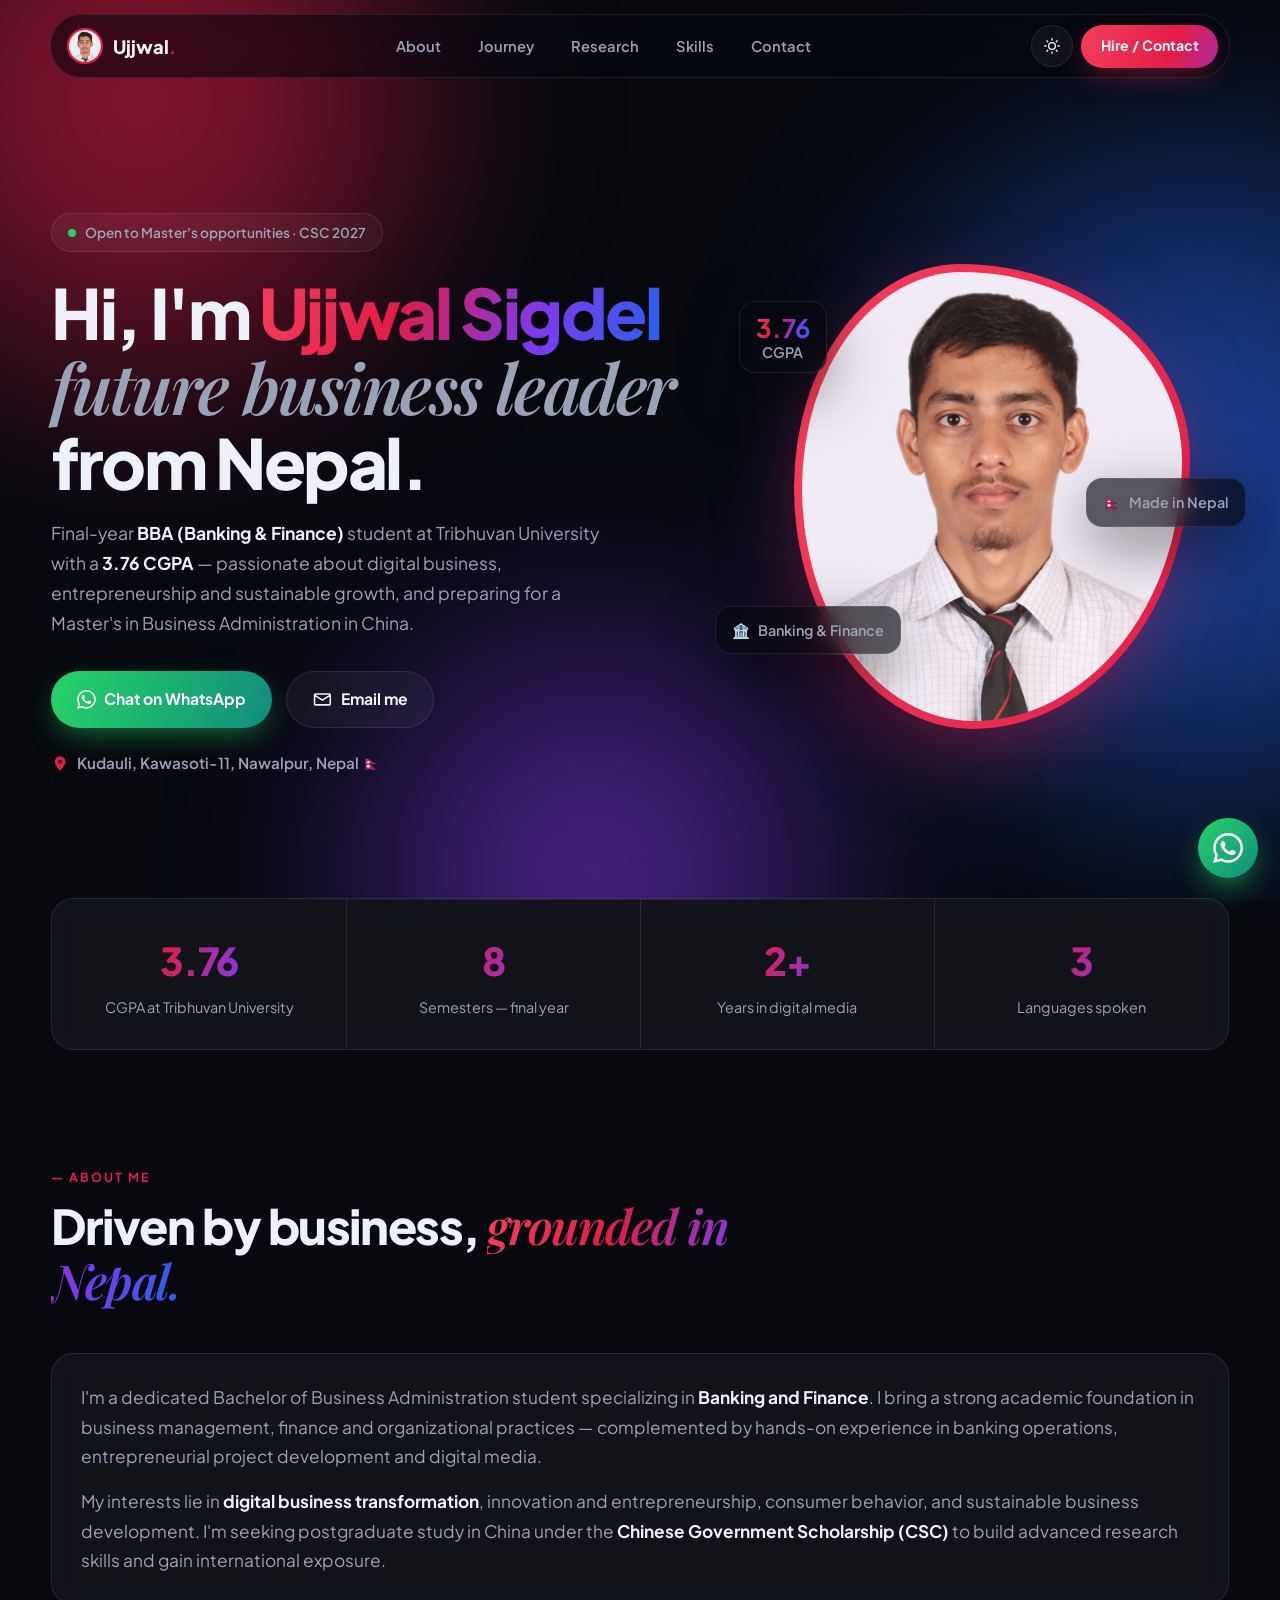
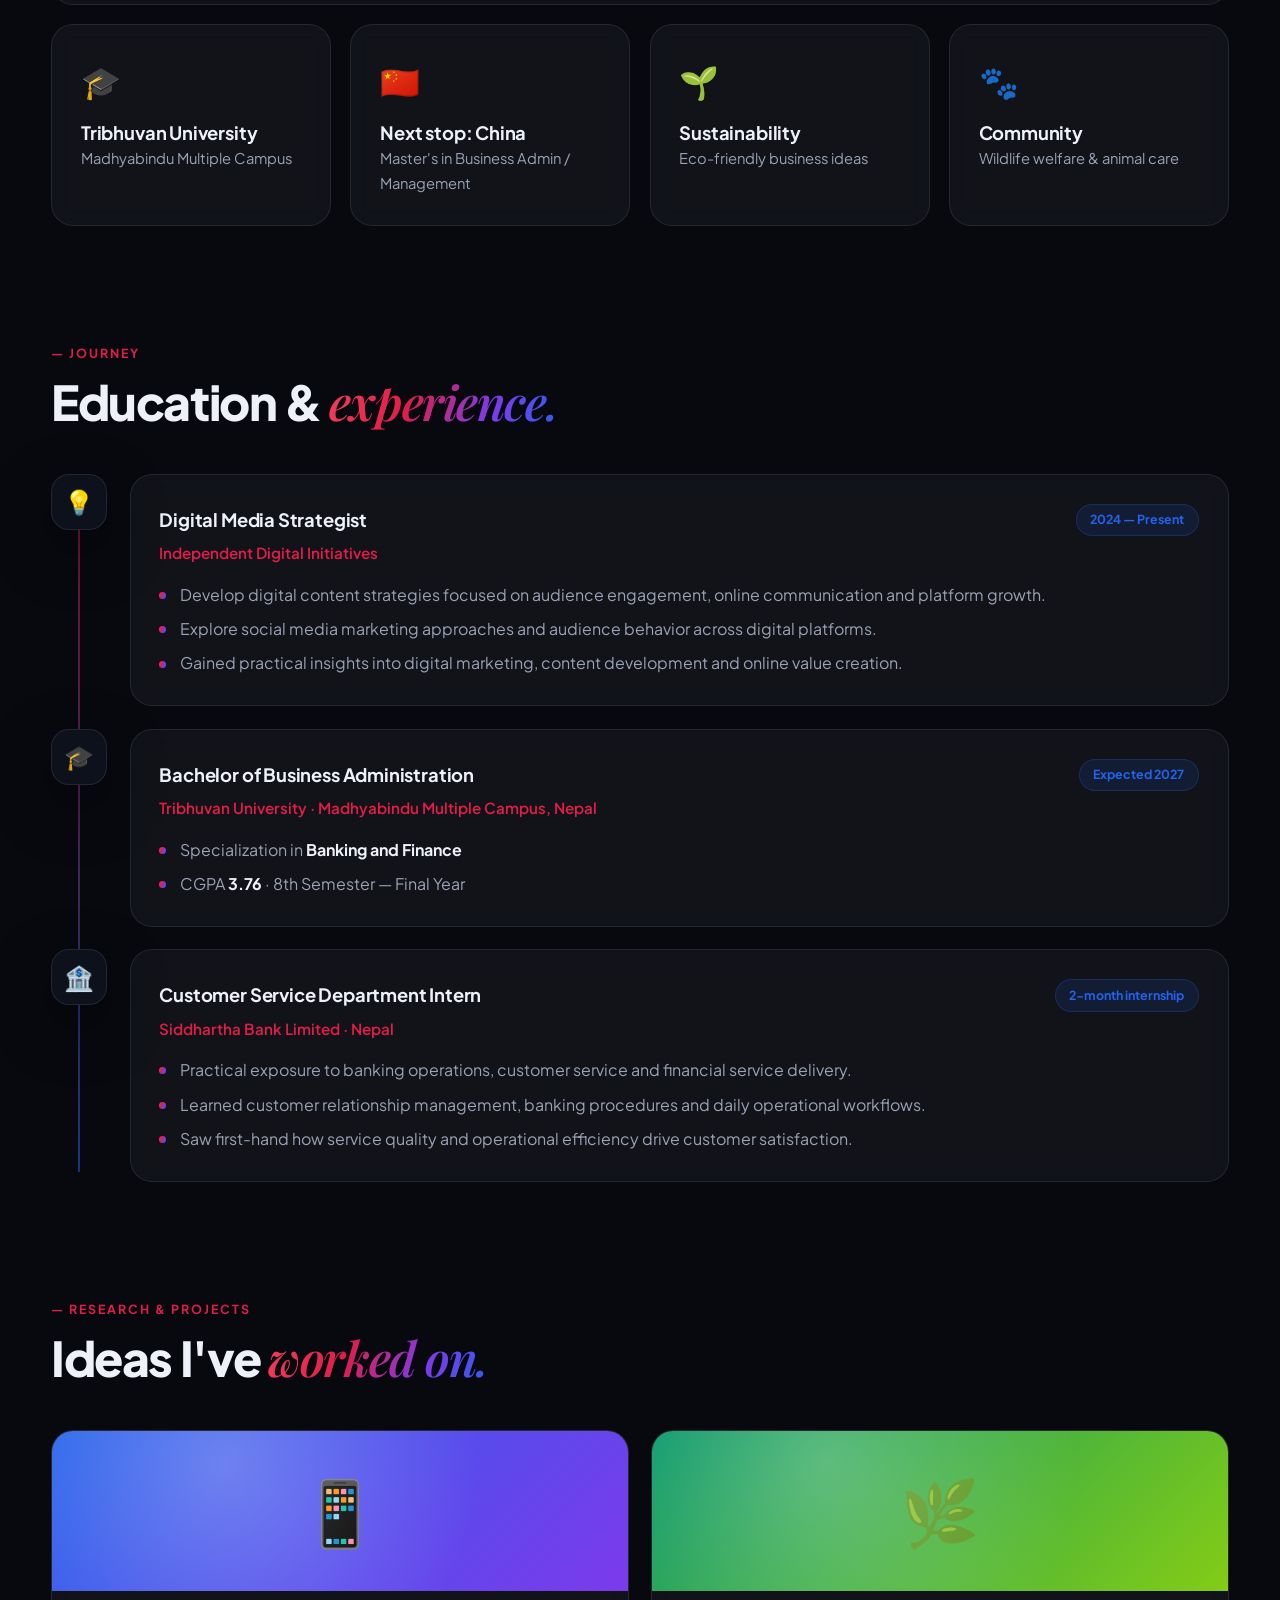
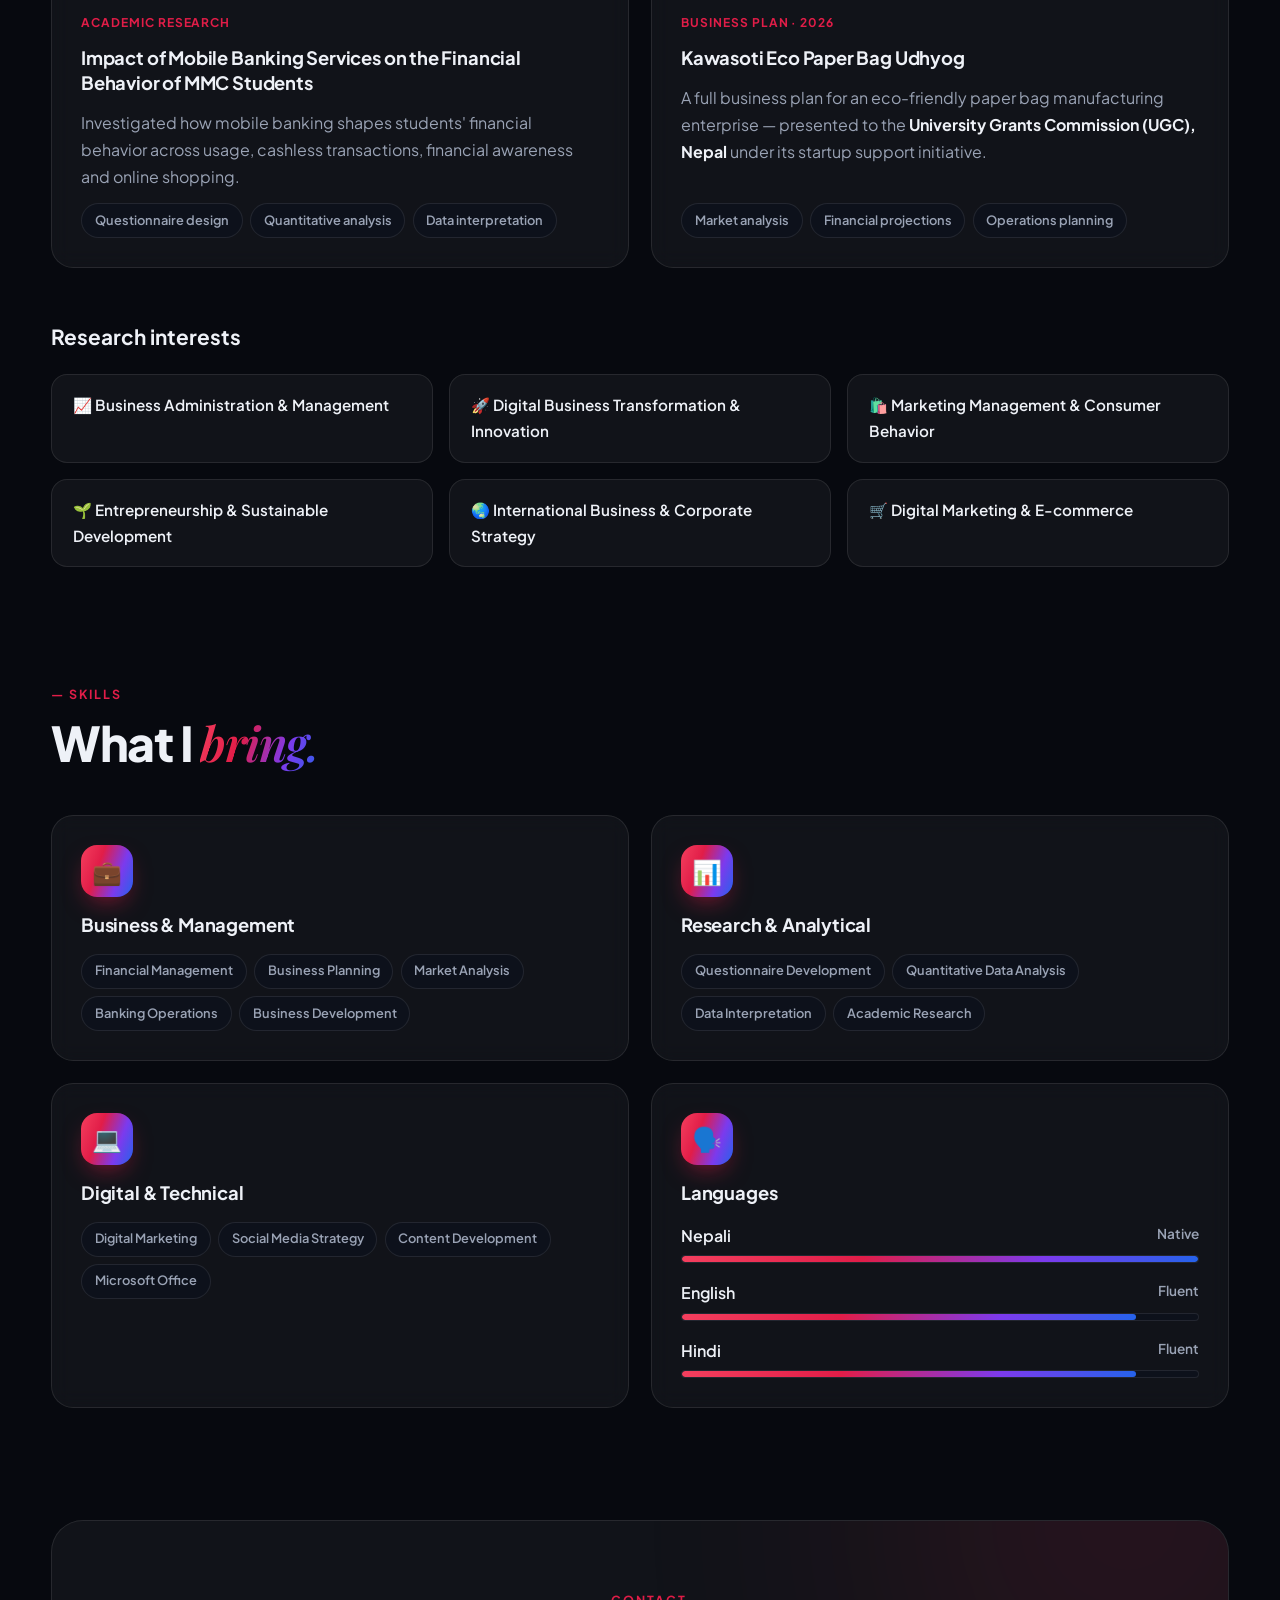
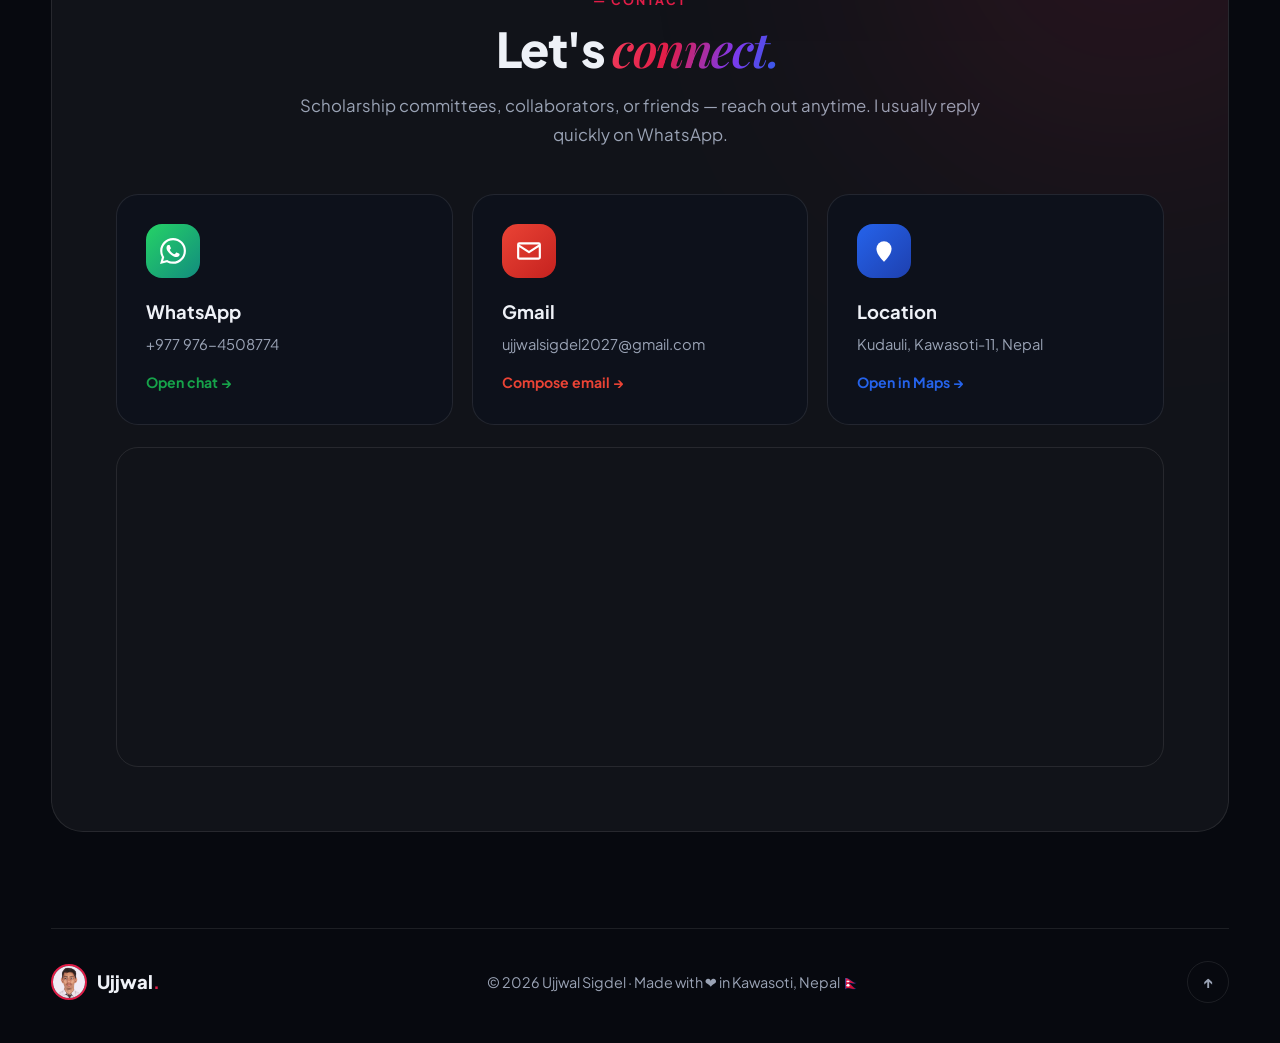
==== commit d7216e0e: "Redesign site: photo, WhatsApp/Gmail/Maps contact, light/dark theme Co-authored-by: Hoplite <2880930" ====
--- a/index.html
+++ b/index.html
@@ -1,228 +1,303 @@
 <!DOCTYPE html>
-<html lang="en">
+<html lang="en" data-theme="dark">
 <head>
   <meta charset="UTF-8" />
   <meta name="viewport" content="width=device-width, initial-scale=1.0" />
-  <title>Ujjwal Sigdel — BBA Banking &amp; Finance | Nepal</title>
-  <meta name="description" content="Ujjwal Sigdel — BBA (Banking and Finance) student at Tribhuvan University, Nepal, and prospective Master's student in Business Administration and Management." />
-  <link rel="icon" href="data:image/svg+xml,<svg xmlns='http://www.w3.org/2000/svg' viewBox='0 0 100 100'><text y='.9em' font-size='90'>🏔️</text></svg>" />
+  <title>Ujjwal Sigdel — Banking &amp; Finance | Kawasoti, Nepal</title>
+  <meta name="description" content="Ujjwal Sigdel — BBA (Banking & Finance) student at Tribhuvan University from Kudauli, Kawasoti-11, Nepal. Prospective Master's student in Business Administration & Management." />
+  <meta property="og:title" content="Ujjwal Sigdel — Banking & Finance | Nepal" />
+  <meta property="og:description" content="BBA (Banking & Finance), CGPA 3.76 · Prospective Master's student · Kawasoti, Nepal" />
+  <meta property="og:image" content="assets/ujjwal.jpg" />
+  <link rel="icon" href="assets/ujjwal.jpg" />
   <link rel="preconnect" href="https://fonts.googleapis.com" />
   <link rel="preconnect" href="https://fonts.gstatic.com" crossorigin />
-  <link href="https://fonts.googleapis.com/css2?family=Inter:wght@400;500;600;700;800&family=JetBrains+Mono:wght@400;600&display=swap" rel="stylesheet" />
+  <link href="https://fonts.googleapis.com/css2?family=Plus+Jakarta+Sans:wght@400;500;600;700;800&family=Playfair+Display:ital,wght@1,600&display=swap" rel="stylesheet" />
   <link rel="stylesheet" href="style.css" />
+  <script>
+    // Apply saved theme before paint to avoid a flash.
+    const t = localStorage.getItem("theme");
+    if (t) document.documentElement.dataset.theme = t;
+  </script>
 </head>
 <body>
-  <div class="bg-glow" aria-hidden="true"></div>
-
+  <div class="aurora" aria-hidden="true"><span></span><span></span><span></span></div>
+  <div class="progress" aria-hidden="true"></div>
+
+  <!-- ============ NAV ============ -->
   <header class="nav">
-    <a href="#home" class="logo">uzzwalsigdel<span>.io</span></a>
-    <button class="nav-toggle" aria-label="Toggle menu" aria-expanded="false">☰</button>
-    <nav>
-      <ul class="nav-links">
-        <li><a href="#about">About</a></li>
-        <li><a href="#education">Education</a></li>
-        <li><a href="#experience">Experience</a></li>
-        <li><a href="#research">Research</a></li>
-        <li><a href="#skills">Skills</a></li>
-        <li><a href="#contact" class="btn btn-small">Contact</a></li>
-      </ul>
+    <a href="#home" class="brand">
+      <img src="assets/ujjwal.jpg" alt="" />
+      <span>Ujjwal<b>.</b></span>
+    </a>
+    <nav class="menu">
+      <a href="#about">About</a>
+      <a href="#journey">Journey</a>
+      <a href="#research">Research</a>
+      <a href="#skills">Skills</a>
+      <a href="#contact">Contact</a>
     </nav>
+    <div class="nav-actions">
+      <button class="icon-btn theme-toggle" aria-label="Toggle light/dark theme">
+        <svg class="sun" viewBox="0 0 24 24"><circle cx="12" cy="12" r="5"/><path d="M12 1v2M12 21v2M4.2 4.2l1.4 1.4M18.4 18.4l1.4 1.4M1 12h2M21 12h2M4.2 19.8l1.4-1.4M18.4 5.6l1.4-1.4"/></svg>
+        <svg class="moon" viewBox="0 0 24 24"><path d="M21 12.8A9 9 0 1 1 11.2 3a7 7 0 0 0 9.8 9.8z"/></svg>
+      </button>
+      <a href="https://wa.me/9779764508774" target="_blank" rel="noopener" class="btn btn-sm hide-sm">Hire / Contact</a>
+      <button class="icon-btn burger" aria-label="Open menu" aria-expanded="false"><span></span><span></span></button>
+    </div>
   </header>
 
   <main>
-    <section id="home" class="hero">
-      <div class="hero-text">
-        <p class="eyebrow">🇳🇵 Namaste, I'm</p>
-        <h1>Ujjwal <span class="gradient">Sigdel</span></h1>
-        <p class="tagline">
-          <span class="typed" data-words="BBA in Banking &amp; Finance|Prospective Master's Student|Digital Media Strategist|Aspiring Researcher">BBA in Banking &amp; Finance</span>
+    <!-- ============ HERO ============ -->
+    <section id="home" class="hero container">
+      <div class="hero-copy">
+        <span class="pill"><i class="dot"></i> Open to Master's opportunities · CSC 2027</span>
+        <h1>
+          Hi, I'm <span class="grad">Ujjwal Sigdel</span><br />
+          <em>future business leader</em> from Nepal.
+        </h1>
+        <p class="lead">
+          Final-year <strong>BBA (Banking &amp; Finance)</strong> student at Tribhuvan University with a
+          <strong>3.76 CGPA</strong> — passionate about digital business, entrepreneurship and sustainable
+          growth, and preparing for a Master's in Business Administration in China.
         </p>
-        <p class="lead">
-          Final-year Business Administration student at Tribhuvan University with a CGPA of
-          <strong>3.76</strong>, seeking postgraduate study in Business Administration or Management
-          in China under the Chinese Government Scholarship (CSC).
-        </p>
-        <div class="hero-cta">
-          <a href="#research" class="btn">View my work</a>
-          <a href="#contact" class="btn btn-ghost">Get in touch</a>
-        </div>
-      </div>
-      <div class="hero-card">
-        <div class="avatar">US</div>
-        <div class="card-meta">
-          <span>📍 Kawasoti, Nawalpur, Nepal</span>
-          <span>🎓 BBA · CGPA 3.76</span>
-          <span class="status"><i></i> Open to Master's opportunities</span>
-        </div>
-      </div>
-      <svg class="mountains" viewBox="0 0 1440 220" preserveAspectRatio="none" aria-hidden="true">
-        <path d="M0 220 L180 90 L280 150 L420 40 L560 160 L700 70 L820 130 L960 20 L1100 140 L1240 60 L1440 170 L1440 220 Z" />
-        <path class="snow" d="M400 58 L420 40 L440 58 L428 54 L420 62 L412 54 Z M940 38 L960 20 L980 38 L968 34 L960 42 L952 34 Z" />
-      </svg>
-    </section>
-
-    <section id="about" class="section reveal">
-      <h2 class="section-title"><span>01.</span> About Me</h2>
-      <div class="about-grid">
-        <div>
+        <div class="cta">
+          <a href="https://wa.me/9779764508774" target="_blank" rel="noopener" class="btn btn-wa">
+            <svg viewBox="0 0 24 24"><path d="M.06 24l1.69-6.16A11.87 11.87 0 0 1 .16 11.9C.16 5.34 5.5 0 12.06 0a11.82 11.82 0 0 1 8.41 3.49 11.82 11.82 0 0 1 3.48 8.41c0 6.56-5.34 11.9-11.9 11.9a11.9 11.9 0 0 1-5.69-1.45L.06 24zm6.6-3.8c1.67.99 3.27 1.59 5.39 1.59 5.45 0 9.89-4.43 9.9-9.88a9.88 9.88 0 0 0-9.89-9.9c-5.46 0-9.9 4.44-9.9 9.89 0 2.22.65 3.89 1.75 5.63l-1 3.65 3.75-.98zm11.39-5.46c-.07-.12-.27-.2-.57-.35-.3-.15-1.76-.87-2.03-.97-.27-.1-.47-.15-.67.15-.2.3-.77.97-.94 1.17-.17.2-.35.22-.65.07-.3-.15-1.26-.46-2.4-1.48-.89-.79-1.49-1.77-1.66-2.07-.17-.3-.02-.46.13-.61.13-.13.3-.35.45-.52.15-.17.2-.3.3-.5.1-.2.05-.37-.02-.52-.08-.15-.67-1.61-.92-2.21-.24-.58-.49-.5-.67-.51h-.57c-.2 0-.52.07-.79.37-.27.3-1.04 1.02-1.04 2.48s1.07 2.88 1.21 3.08c.15.2 2.1 3.2 5.08 4.49.71.31 1.26.49 1.7.63.71.23 1.36.19 1.87.12.57-.09 1.76-.72 2.01-1.41.25-.7.25-1.29.17-1.42z"/></svg>
+            Chat on WhatsApp
+          </a>
+          <a href="https://mail.google.com/mail/?view=cm&amp;fs=1&amp;to=ujjwalsigdel2027@gmail.com" target="_blank" rel="noopener" class="btn btn-ghost">
+            <svg viewBox="0 0 24 24"><path d="M2 6.5 12 13l10-6.5M3 5h18a1 1 0 0 1 1 1v12a1 1 0 0 1-1 1H3a1 1 0 0 1-1-1V6a1 1 0 0 1 1-1z" fill="none" stroke="currentColor" stroke-width="2" stroke-linejoin="round"/></svg>
+            Email me
+          </a>
+        </div>
+        <a class="loc-chip" href="https://www.google.com/maps/search/?api=1&amp;query=Kudauli%2C+Kawasoti-11%2C+Nawalpur%2C+Nepal" target="_blank" rel="noopener">
+          <svg viewBox="0 0 24 24"><path d="M12 22s7-6.2 7-12a7 7 0 1 0-14 0c0 5.8 7 12 7 12z"/><circle cx="12" cy="10" r="2.5" fill="var(--bg)"/></svg>
+          Kudauli, Kawasoti-11, Nawalpur, Nepal 🇳🇵
+        </a>
+      </div>
+
+      <div class="hero-visual">
+        <div class="photo-ring">
+          <div class="photo">
+            <img src="assets/ujjwal.jpg" alt="Portrait of Ujjwal Sigdel" />
+          </div>
+        </div>
+        <div class="float-card fc-1"><b>3.76</b><span>CGPA</span></div>
+        <div class="float-card fc-2">🏦 <span>Banking &amp; Finance</span></div>
+        <div class="float-card fc-3">🇳🇵 <span>Made in Nepal</span></div>
+      </div>
+    </section>
+
+    <!-- ============ STATS ============ -->
+    <section class="container stats reveal">
+      <div class="stat"><b data-count="3.76" data-decimals="2">0</b><span>CGPA at Tribhuvan University</span></div>
+      <div class="stat"><b data-count="8">0</b><span>Semesters — final year</span></div>
+      <div class="stat"><b data-count="2" data-suffix="+">0</b><span>Years in digital media</span></div>
+      <div class="stat"><b data-count="3">0</b><span>Languages spoken</span></div>
+    </section>
+
+    <!-- ============ ABOUT ============ -->
+    <section id="about" class="container section reveal">
+      <div class="section-head">
+        <span class="kicker">About me</span>
+        <h2>Driven by business, <em>grounded in Nepal.</em></h2>
+      </div>
+      <div class="bento">
+        <article class="card about-main">
           <p>
-            I'm <strong>Ujjwal Sigdel</strong>, a dedicated Bachelor of Business Administration student
-            from <strong>Nepal</strong>, specializing in <strong>Banking and Finance</strong>. I have a strong
-            academic foundation in business management, finance and organizational practices, complemented
-            by practical experience in banking operations, entrepreneurial project development and digital
-            media initiatives.
+            I'm a dedicated Bachelor of Business Administration student specializing in
+            <strong>Banking and Finance</strong>. I bring a strong academic foundation in business management,
+            finance and organizational practices — complemented by hands-on experience in banking operations,
+            entrepreneurial project development and digital media.
           </p>
           <p>
-            My academic interests focus on digital business transformation, innovation and entrepreneurship,
-            consumer behavior and sustainable business development. I aspire to develop advanced research
-            capabilities, gain international academic exposure, and contribute to research that addresses
-            contemporary business and management challenges.
+            My interests lie in <strong>digital business transformation</strong>, innovation and entrepreneurship,
+            consumer behavior, and sustainable business development. I'm seeking postgraduate study in China under
+            the <strong>Chinese Government Scholarship (CSC)</strong> to build advanced research skills and gain
+            international exposure.
           </p>
-        </div>
-        <ul class="facts">
-          <li><b>🏔️</b><div><strong>From</strong><span>Kawasoti-11, Nawalpur, Nepal</span></div></li>
-          <li><b>🎓</b><div><strong>CGPA</strong><span>3.76 · Final year</span></div></li>
-          <li><b>🏦</b><div><strong>Focus</strong><span>Banking &amp; Finance</span></div></li>
-          <li><b>🇨🇳</b><div><strong>Goal</strong><span>Master's in China (CSC)</span></div></li>
-        </ul>
-      </div>
-    </section>
-
-    <section id="education" class="section reveal">
-      <h2 class="section-title"><span>02.</span> Education</h2>
+        </article>
+        <article class="card mini">
+          <span class="emoji">🎓</span>
+          <h3>Tribhuvan University</h3>
+          <p>Madhyabindu Multiple Campus</p>
+        </article>
+        <article class="card mini">
+          <span class="emoji">🇨🇳</span>
+          <h3>Next stop: China</h3>
+          <p>Master's in Business Admin / Management</p>
+        </article>
+        <article class="card mini">
+          <span class="emoji">🌱</span>
+          <h3>Sustainability</h3>
+          <p>Eco-friendly business ideas</p>
+        </article>
+        <article class="card mini">
+          <span class="emoji">🐾</span>
+          <h3>Community</h3>
+          <p>Wildlife welfare &amp; animal care</p>
+        </article>
+      </div>
+    </section>
+
+    <!-- ============ JOURNEY ============ -->
+    <section id="journey" class="container section reveal">
+      <div class="section-head">
+        <span class="kicker">Journey</span>
+        <h2>Education &amp; <em>experience.</em></h2>
+      </div>
       <div class="timeline">
-        <article class="timeline-item">
-          <div class="timeline-head">
-            <h3>Bachelor of Business Administration (BBA)</h3>
-            <span class="date">Expected 2027</span>
+        <article class="t-item">
+          <div class="t-icon">💡</div>
+          <div class="card">
+            <div class="t-top"><h3>Digital Media Strategist</h3><span class="badge">2024 — Present</span></div>
+            <p class="org">Independent Digital Initiatives</p>
+            <ul>
+              <li>Develop digital content strategies focused on audience engagement, online communication and platform growth.</li>
+              <li>Explore social media marketing approaches and audience behavior across digital platforms.</li>
+              <li>Gained practical insights into digital marketing, content development and online value creation.</li>
+            </ul>
           </div>
-          <p class="org">Tribhuvan University, Madhyabindu Multiple Campus · Nepal</p>
-          <ul>
-            <li>Specialization: Banking and Finance</li>
-            <li>CGPA: <strong>3.76</strong></li>
-            <li>Academic status: 8th Semester — Final Year</li>
+        </article>
+        <article class="t-item">
+          <div class="t-icon">🎓</div>
+          <div class="card">
+            <div class="t-top"><h3>Bachelor of Business Administration</h3><span class="badge">Expected 2027</span></div>
+            <p class="org">Tribhuvan University · Madhyabindu Multiple Campus, Nepal</p>
+            <ul>
+              <li>Specialization in <strong>Banking and Finance</strong></li>
+              <li>CGPA <strong>3.76</strong> · 8th Semester — Final Year</li>
+            </ul>
+          </div>
+        </article>
+        <article class="t-item">
+          <div class="t-icon">🏦</div>
+          <div class="card">
+            <div class="t-top"><h3>Customer Service Department Intern</h3><span class="badge">2-month internship</span></div>
+            <p class="org">Siddhartha Bank Limited · Nepal</p>
+            <ul>
+              <li>Practical exposure to banking operations, customer service and financial service delivery.</li>
+              <li>Learned customer relationship management, banking procedures and daily operational workflows.</li>
+              <li>Saw first-hand how service quality and operational efficiency drive customer satisfaction.</li>
+            </ul>
+          </div>
+        </article>
+      </div>
+    </section>
+
+    <!-- ============ RESEARCH ============ -->
+    <section id="research" class="container section reveal">
+      <div class="section-head">
+        <span class="kicker">Research &amp; projects</span>
+        <h2>Ideas I've <em>worked on.</em></h2>
+      </div>
+      <div class="projects">
+        <article class="card project">
+          <div class="p-art p-art-1">📱</div>
+          <span class="tag">Academic Research</span>
+          <h3>Impact of Mobile Banking Services on the Financial Behavior of MMC Students</h3>
+          <p>Investigated how mobile banking shapes students' financial behavior across usage, cashless transactions, financial awareness and online shopping.</p>
+          <div class="chips"><span>Questionnaire design</span><span>Quantitative analysis</span><span>Data interpretation</span></div>
+        </article>
+        <article class="card project">
+          <div class="p-art p-art-2">🌿</div>
+          <span class="tag">Business Plan · 2026</span>
+          <h3>Kawasoti Eco Paper Bag Udhyog</h3>
+          <p>A full business plan for an eco-friendly paper bag manufacturing enterprise — presented to the <strong>University Grants Commission (UGC), Nepal</strong> under its startup support initiative.</p>
+          <div class="chips"><span>Market analysis</span><span>Financial projections</span><span>Operations planning</span></div>
+        </article>
+      </div>
+
+      <h3 class="sub">Research interests</h3>
+      <div class="interests">
+        <span>📈 Business Administration &amp; Management</span>
+        <span>🚀 Digital Business Transformation &amp; Innovation</span>
+        <span>🛍️ Marketing Management &amp; Consumer Behavior</span>
+        <span>🌱 Entrepreneurship &amp; Sustainable Development</span>
+        <span>🌏 International Business &amp; Corporate Strategy</span>
+        <span>🛒 Digital Marketing &amp; E-commerce</span>
+      </div>
+    </section>
+
+    <!-- ============ SKILLS ============ -->
+    <section id="skills" class="container section reveal">
+      <div class="section-head">
+        <span class="kicker">Skills</span>
+        <h2>What I <em>bring.</em></h2>
+      </div>
+      <div class="skills-grid">
+        <article class="card skill">
+          <div class="s-icon">💼</div>
+          <h3>Business &amp; Management</h3>
+          <div class="chips"><span>Financial Management</span><span>Business Planning</span><span>Market Analysis</span><span>Banking Operations</span><span>Business Development</span></div>
+        </article>
+        <article class="card skill">
+          <div class="s-icon">📊</div>
+          <h3>Research &amp; Analytical</h3>
+          <div class="chips"><span>Questionnaire Development</span><span>Quantitative Data Analysis</span><span>Data Interpretation</span><span>Academic Research</span></div>
+        </article>
+        <article class="card skill">
+          <div class="s-icon">💻</div>
+          <h3>Digital &amp; Technical</h3>
+          <div class="chips"><span>Digital Marketing</span><span>Social Media Strategy</span><span>Content Development</span><span>Microsoft Office</span></div>
+        </article>
+        <article class="card skill">
+          <div class="s-icon">🗣️</div>
+          <h3>Languages</h3>
+          <ul class="langs">
+            <li><span>Nepali</span><em>Native</em><i style="--w:100%"></i></li>
+            <li><span>English</span><em>Fluent</em><i style="--w:88%"></i></li>
+            <li><span>Hindi</span><em>Fluent</em><i style="--w:88%"></i></li>
           </ul>
         </article>
       </div>
     </section>
 
-    <section id="experience" class="section reveal">
-      <h2 class="section-title"><span>03.</span> Experience</h2>
-      <div class="timeline">
-        <article class="timeline-item">
-          <div class="timeline-head">
-            <h3>Digital Media Strategist</h3>
-            <span class="date">2024 – Present</span>
-          </div>
-          <p class="org">Independent Digital Initiatives</p>
-          <ul>
-            <li>Develop digital content strategies focused on audience engagement, online communication and platform growth.</li>
-            <li>Explore social media marketing approaches and audience behavior across digital platforms.</li>
-            <li>Gained practical insights into digital marketing, content development and online value creation.</li>
-          </ul>
-        </article>
-        <article class="timeline-item">
-          <div class="timeline-head">
-            <h3>Customer Service Department Intern</h3>
-            <span class="date">Two-month internship</span>
-          </div>
-          <p class="org">Siddhartha Bank Limited · Nepal</p>
-          <ul>
-            <li>Gained practical exposure to banking operations, customer service and financial service delivery.</li>
-            <li>Developed an understanding of customer relationship management, banking procedures and daily operational workflows.</li>
-            <li>Observed the importance of service quality, customer satisfaction and operational efficiency in banking.</li>
-          </ul>
-        </article>
-      </div>
-    </section>
-
-    <section id="research" class="section reveal">
-      <h2 class="section-title"><span>04.</span> Research &amp; Projects</h2>
-      <div class="projects">
-        <article class="project">
-          <div class="project-icon">📱</div>
-          <p class="kicker">Academic Research Project</p>
-          <h3>Impact of Mobile Banking Services on the Financial Behavior of MMC Students</h3>
-          <p>Investigated the relationship between mobile banking services and students' financial behavior, examining mobile banking usage, cashless transactions, financial awareness and online shopping.</p>
-          <div class="tags"><span>Questionnaire design</span><span>Quantitative analysis</span><span>Interpretation</span></div>
-        </article>
-        <article class="project">
-          <div class="project-icon">🌿</div>
-          <p class="kicker">Entrepreneurial Business Plan · 2026</p>
-          <h3>Kawasoti Eco Paper Bag Udhyog</h3>
-          <p>A comprehensive business plan for an eco-friendly paper bag manufacturing enterprise focused on sustainable packaging. Presented to the University Grants Commission (UGC), Nepal, under its startup support initiative.</p>
-          <div class="tags"><span>Market analysis</span><span>Financial projections</span><span>Operations</span></div>
-        </article>
-      </div>
-
-      <h3 class="sub-title">Research Interests</h3>
-      <div class="skills">
-        <span>Business Administration &amp; Management</span>
-        <span>Digital Business Transformation &amp; Innovation</span>
-        <span>Marketing Management &amp; Consumer Behavior</span>
-        <span>Entrepreneurship &amp; Sustainable Business Development</span>
-        <span>International Business &amp; Corporate Strategy</span>
-        <span>Digital Marketing &amp; E-commerce</span>
-      </div>
-    </section>
-
-    <section id="skills" class="section reveal">
-      <h2 class="section-title"><span>05.</span> Skills &amp; Languages</h2>
-      <div class="skill-groups">
-        <div class="skill-group">
-          <h3>💼 Business &amp; Management</h3>
-          <div class="skills">
-            <span>Financial Management</span><span>Business Planning</span><span>Market Analysis</span>
-            <span>Banking Operations</span><span>Business Development</span>
-          </div>
-        </div>
-        <div class="skill-group">
-          <h3>📊 Research &amp; Analytical</h3>
-          <div class="skills">
-            <span>Questionnaire Development</span><span>Quantitative Data Analysis</span>
-            <span>Data Interpretation</span><span>Academic Research</span>
-          </div>
-        </div>
-        <div class="skill-group">
-          <h3>💻 Digital &amp; Technical</h3>
-          <div class="skills">
-            <span>Digital Marketing</span><span>Social Media Strategy</span>
-            <span>Content Development</span><span>Microsoft Office</span>
-          </div>
-        </div>
-        <div class="skill-group">
-          <h3>🗣️ Languages</h3>
-          <div class="skills">
-            <span>Nepali · Native</span><span>English · Fluent</span><span>Hindi · Fluent</span>
-          </div>
-        </div>
-      </div>
-      <p class="community">🐾 <strong>Community involvement:</strong> engaged in local wildlife welfare and animal care initiatives.</p>
-    </section>
-
-    <section id="contact" class="section contact reveal">
-      <h2 class="section-title center"><span>06.</span> Let's Connect</h2>
-      <p>Interested in collaborating, discussing research, or just want to say namaste? I'd love to hear from you.</p>
-      <div class="contact-cards">
-        <a class="contact-card" href="mailto:ujjwalsigdel2027@gmail.com">
-          <b>✉️</b><strong>Email</strong><span>ujjwalsigdel2027@gmail.com</span>
-        </a>
-        <div class="contact-card">
-          <b>💬</b><strong>WeChat</strong><span>ujjwalsigdel</span>
-        </div>
-        <div class="contact-card">
-          <b>📍</b><strong>Location</strong><span>Kawasoti, Nawalpur, Nepal</span>
-        </div>
-      </div>
-      <div class="hero-cta center">
-        <a href="mailto:ujjwalsigdel2027@gmail.com" class="btn">Send me an email</a>
+    <!-- ============ CONTACT ============ -->
+    <section id="contact" class="container section reveal">
+      <div class="contact-box">
+        <div class="section-head center">
+          <span class="kicker">Contact</span>
+          <h2>Let's <em>connect.</em></h2>
+          <p class="muted">Scholarship committees, collaborators, or friends — reach out anytime. I usually reply quickly on WhatsApp.</p>
+        </div>
+        <div class="contact-grid">
+          <a class="c-card wa" href="https://wa.me/9779764508774" target="_blank" rel="noopener">
+            <div class="c-icon"><svg viewBox="0 0 24 24"><path d="M.06 24l1.69-6.16A11.87 11.87 0 0 1 .16 11.9C.16 5.34 5.5 0 12.06 0a11.82 11.82 0 0 1 8.41 3.49 11.82 11.82 0 0 1 3.48 8.41c0 6.56-5.34 11.9-11.9 11.9a11.9 11.9 0 0 1-5.69-1.45L.06 24zm6.6-3.8c1.67.99 3.27 1.59 5.39 1.59 5.45 0 9.89-4.43 9.9-9.88a9.88 9.88 0 0 0-9.89-9.9c-5.46 0-9.9 4.44-9.9 9.89 0 2.22.65 3.89 1.75 5.63l-1 3.65 3.75-.98zm11.39-5.46c-.07-.12-.27-.2-.57-.35-.3-.15-1.76-.87-2.03-.97-.27-.1-.47-.15-.67.15-.2.3-.77.97-.94 1.17-.17.2-.35.22-.65.07-.3-.15-1.26-.46-2.4-1.48-.89-.79-1.49-1.77-1.66-2.07-.17-.3-.02-.46.13-.61.13-.13.3-.35.45-.52.15-.17.2-.3.3-.5.1-.2.05-.37-.02-.52-.08-.15-.67-1.61-.92-2.21-.24-.58-.49-.5-.67-.51h-.57c-.2 0-.52.07-.79.37-.27.3-1.04 1.02-1.04 2.48s1.07 2.88 1.21 3.08c.15.2 2.1 3.2 5.08 4.49.71.31 1.26.49 1.7.63.71.23 1.36.19 1.87.12.57-.09 1.76-.72 2.01-1.41.25-.7.25-1.29.17-1.42z"/></svg></div>
+            <strong>WhatsApp</strong>
+            <span>+977 976-4508774</span>
+            <em>Open chat →</em>
+          </a>
+          <a class="c-card gm" href="https://mail.google.com/mail/?view=cm&amp;fs=1&amp;to=ujjwalsigdel2027@gmail.com" target="_blank" rel="noopener">
+            <div class="c-icon"><svg viewBox="0 0 24 24"><path d="M2 6.5 12 13l10-6.5M3 5h18a1 1 0 0 1 1 1v12a1 1 0 0 1-1 1H3a1 1 0 0 1-1-1V6a1 1 0 0 1 1-1z" fill="none" stroke="currentColor" stroke-width="2" stroke-linejoin="round"/></svg></div>
+            <strong>Gmail</strong>
+            <span>ujjwalsigdel2027@gmail.com</span>
+            <em>Compose email →</em>
+          </a>
+          <a class="c-card loc" href="https://www.google.com/maps/search/?api=1&amp;query=Kudauli%2C+Kawasoti-11%2C+Nawalpur%2C+Nepal" target="_blank" rel="noopener">
+            <div class="c-icon"><svg viewBox="0 0 24 24"><path d="M12 22s7-6.2 7-12a7 7 0 1 0-14 0c0 5.8 7 12 7 12z"/><circle cx="12" cy="10" r="2.5" fill="#fff"/></svg></div>
+            <strong>Location</strong>
+            <span>Kudauli, Kawasoti-11, Nepal</span>
+            <em>Open in Maps →</em>
+          </a>
+        </div>
+        <div class="map">
+          <iframe title="Map of Kudauli, Kawasoti-11, Nepal" loading="lazy" referrerpolicy="no-referrer-when-downgrade"
+            src="https://www.google.com/maps/embed?origin=mfe&amp;pb=!1m3!2m1!1sKudauli,+Kawasoti,+Nawalpur,+Nepal!6i13"></iframe>
+        </div>
       </div>
     </section>
   </main>
 
-  <footer>
-    <p>Made with ❤️ in Nepal 🇳🇵 · © <span id="year"></span> Ujjwal Sigdel</p>
+  <footer class="container footer">
+    <div class="brand"><img src="assets/ujjwal.jpg" alt="" /><span>Ujjwal<b>.</b></span></div>
+    <p>© <span id="year"></span> Ujjwal Sigdel · Made with ❤️ in Kawasoti, Nepal 🇳🇵</p>
+    <a href="#home" class="to-top" aria-label="Back to top">↑</a>
   </footer>
+
+  <a href="https://wa.me/9779764508774" target="_blank" rel="noopener" class="wa-float" aria-label="Chat on WhatsApp">
+    <svg viewBox="0 0 24 24"><path d="M.06 24l1.69-6.16A11.87 11.87 0 0 1 .16 11.9C.16 5.34 5.5 0 12.06 0a11.82 11.82 0 0 1 8.41 3.49 11.82 11.82 0 0 1 3.48 8.41c0 6.56-5.34 11.9-11.9 11.9a11.9 11.9 0 0 1-5.69-1.45L.06 24zm6.6-3.8c1.67.99 3.27 1.59 5.39 1.59 5.45 0 9.89-4.43 9.9-9.88a9.88 9.88 0 0 0-9.89-9.9c-5.46 0-9.9 4.44-9.9 9.89 0 2.22.65 3.89 1.75 5.63l-1 3.65 3.75-.98zm11.39-5.46c-.07-.12-.27-.2-.57-.35-.3-.15-1.76-.87-2.03-.97-.27-.1-.47-.15-.67.15-.2.3-.77.97-.94 1.17-.17.2-.35.22-.65.07-.3-.15-1.26-.46-2.4-1.48-.89-.79-1.49-1.77-1.66-2.07-.17-.3-.02-.46.13-.61.13-.13.3-.35.45-.52.15-.17.2-.3.3-.5.1-.2.05-.37-.02-.52-.08-.15-.67-1.61-.92-2.21-.24-.58-.49-.5-.67-.51h-.57c-.2 0-.52.07-.79.37-.27.3-1.04 1.02-1.04 2.48s1.07 2.88 1.21 3.08c.15.2 2.1 3.2 5.08 4.49.71.31 1.26.49 1.7.63.71.23 1.36.19 1.87.12.57-.09 1.76-.72 2.01-1.41.25-.7.25-1.29.17-1.42z"/></svg>
+  </a>
 
   <script src="script.js"></script>
 </body>
--- a/style.css
+++ b/style.css
@@ -1,231 +1,379 @@
+:root, [data-theme="dark"] {
+  --bg: #07090f;
+  --bg-2: #0d111b;
+  --card: rgba(255, 255, 255, 0.045);
+  --card-hover: rgba(255, 255, 255, 0.07);
+  --line: rgba(255, 255, 255, 0.09);
+  --text: #eef1f7;
+  --muted: #9aa3b5;
+  --shadow: 0 20px 60px rgba(0, 0, 0, 0.45);
+  --nav: rgba(7, 9, 15, 0.65);
+  --aurora-op: 0.55;
+}
+[data-theme="light"] {
+  --bg: #f7f6f2;
+  --bg-2: #ffffff;
+  --card: rgba(255, 255, 255, 0.8);
+  --card-hover: #ffffff;
+  --line: rgba(15, 23, 42, 0.09);
+  --text: #0f172a;
+  --muted: #5b6475;
+  --shadow: 0 20px 50px rgba(15, 23, 42, 0.1);
+  --nav: rgba(247, 246, 242, 0.75);
+  --aurora-op: 0.35;
+}
 :root {
-  --bg: #0b1020;
-  --surface: rgba(255, 255, 255, 0.04);
-  --border: rgba(255, 255, 255, 0.09);
-  --text: #e6e9f2;
-  --muted: #9aa3b8;
-  /* Nepal flag crimson + blue */
-  --crimson: #dc143c;
-  --blue: #3b6cff;
-  --gradient: linear-gradient(120deg, #ff4d6d, var(--crimson) 40%, var(--blue));
-  --radius: 16px;
+  /* Nepal flag crimson & blue, with a warm saffron accent */
+  --crimson: #e11d48;
+  --blue: #2563eb;
+  --saffron: #f59e0b;
+  --wa: #25d366;
+  --grad: linear-gradient(110deg, #f43f5e 0%, #e11d48 35%, #7c3aed 70%, #2563eb 100%);
+  --r: 22px;
+  --ease: cubic-bezier(.2, .8, .2, 1);
 }
 
 * { box-sizing: border-box; margin: 0; padding: 0; }
-html { scroll-behavior: smooth; }
+html { scroll-behavior: smooth; scroll-padding-top: 90px; }
 body {
-  font-family: "Inter", system-ui, sans-serif;
+  font-family: "Plus Jakarta Sans", system-ui, sans-serif;
   background: var(--bg);
   color: var(--text);
   line-height: 1.7;
   overflow-x: hidden;
+  transition: background .4s, color .4s;
 }
 a { color: inherit; text-decoration: none; }
-
-.bg-glow {
-  position: fixed; inset: 0; z-index: -1; pointer-events: none;
-  background:
-    radial-gradient(600px circle at 15% 10%, rgba(220, 20, 60, 0.18), transparent 60%),
-    radial-gradient(700px circle at 90% 30%, rgba(59, 108, 255, 0.18), transparent 60%);
-}
-
-/* Nav */
+img { display: block; max-width: 100%; }
+svg { width: 1.2em; height: 1.2em; fill: currentColor; flex-shrink: 0; }
+em { font-family: "Playfair Display", serif; font-style: italic; font-weight: 600; }
+.container { width: min(1180px, 92vw); margin: 0 auto; }
+.muted { color: var(--muted); }
+
+/* ---------- background ---------- */
+.aurora { position: fixed; inset: 0; z-index: -1; overflow: hidden; pointer-events: none; opacity: var(--aurora-op); }
+.aurora span { position: absolute; border-radius: 50%; filter: blur(110px); animation: drift 22s ease-in-out infinite alternate; }
+.aurora span:nth-child(1) { width: 520px; height: 520px; background: #e11d48; top: -160px; left: -120px; }
+.aurora span:nth-child(2) { width: 600px; height: 600px; background: #2563eb; top: 20%; right: -220px; animation-delay: -7s; }
+.aurora span:nth-child(3) { width: 420px; height: 420px; background: #7c3aed; bottom: -180px; left: 30%; animation-delay: -14s; }
+@keyframes drift { to { transform: translate(80px, 60px) scale(1.15); } }
+
+.progress { position: fixed; top: 0; left: 0; height: 3px; width: 0; background: var(--grad); z-index: 100; }
+
+/* ---------- nav ---------- */
 .nav {
-  position: sticky; top: 0; z-index: 10;
+  position: sticky; top: 14px; z-index: 50;
+  width: min(1180px, 94vw); margin: 14px auto 0;
   display: flex; align-items: center; justify-content: space-between;
-  padding: 1rem 6vw;
-  backdrop-filter: blur(14px);
-  background: rgba(11, 16, 32, 0.7);
-  border-bottom: 1px solid var(--border);
-}
-.logo { font-family: "JetBrains Mono", monospace; font-weight: 600; font-size: 1.1rem; }
-.logo span { color: var(--crimson); }
-.nav-links { display: flex; gap: 2rem; list-style: none; align-items: center; }
-.nav-links a { color: var(--muted); font-weight: 500; transition: color .2s; }
-.nav-links a:hover { color: var(--text); }
-.nav-toggle { display: none; background: none; border: 0; color: var(--text); font-size: 1.5rem; cursor: pointer; }
-
-/* Buttons */
+  padding: .6rem .7rem .6rem 1rem;
+  border-radius: 999px;
+  background: var(--nav);
+  border: 1px solid var(--line);
+  backdrop-filter: blur(18px) saturate(1.4);
+  -webkit-backdrop-filter: blur(18px) saturate(1.4);
+}
+.brand { display: flex; align-items: center; gap: .6rem; font-weight: 800; font-size: 1.15rem; }
+.brand img { width: 36px; height: 36px; border-radius: 50%; object-fit: cover; object-position: top; border: 2px solid var(--crimson); }
+.brand b { color: var(--crimson); }
+.menu { display: flex; gap: .3rem; }
+.menu a { padding: .5rem 1rem; border-radius: 999px; color: var(--muted); font-weight: 600; font-size: .92rem; transition: .25s; }
+.menu a:hover, .menu a.active { color: var(--text); background: var(--card-hover); }
+.nav-actions { display: flex; align-items: center; gap: .5rem; }
+.icon-btn {
+  width: 42px; height: 42px; border-radius: 50%;
+  display: grid; place-items: center;
+  border: 1px solid var(--line); background: var(--card); color: var(--text);
+  cursor: pointer; transition: .25s;
+}
+.icon-btn:hover { border-color: var(--crimson); }
+.theme-toggle svg { fill: none; stroke: currentColor; stroke-width: 2; stroke-linecap: round; }
+[data-theme="dark"] .theme-toggle .moon, [data-theme="light"] .theme-toggle .sun { display: none; }
+.burger { display: none; flex-direction: column; gap: 5px; }
+.burger span { width: 18px; height: 2px; background: currentColor; border-radius: 2px; transition: .3s; }
+.burger[aria-expanded="true"] span:first-child { transform: translateY(3.5px) rotate(45deg); }
+.burger[aria-expanded="true"] span:last-child { transform: translateY(-3.5px) rotate(-45deg); }
+
+/* ---------- buttons ---------- */
 .btn {
-  display: inline-block;
-  padding: .8rem 1.6rem;
-  border-radius: 999px;
-  background: var(--gradient);
-  color: #fff !important;
-  font-weight: 600;
-  box-shadow: 0 8px 30px rgba(220, 20, 60, 0.3);
-  transition: transform .2s, box-shadow .2s;
-}
-.btn:hover { transform: translateY(-2px); box-shadow: 0 12px 36px rgba(220, 20, 60, 0.45); }
-.btn-ghost { background: transparent; border: 1px solid var(--border); box-shadow: none; }
+  display: inline-flex; align-items: center; gap: .55rem;
+  padding: .9rem 1.6rem; border-radius: 999px;
+  font-weight: 700; font-size: .98rem;
+  background: var(--grad); background-size: 200% 100%;
+  color: #fff; border: 0;
+  box-shadow: 0 10px 30px -8px rgba(225, 29, 72, .55);
+  transition: transform .3s var(--ease), box-shadow .3s, background-position .6s;
+}
+.btn:hover { transform: translateY(-3px); background-position: 100% 0; box-shadow: 0 16px 40px -8px rgba(124, 58, 237, .55); }
+.btn-sm { padding: .6rem 1.2rem; font-size: .88rem; }
+.btn-wa { background: linear-gradient(110deg, #25d366, #128c7e); box-shadow: 0 10px 30px -8px rgba(37, 211, 102, .6); }
+.btn-wa:hover { box-shadow: 0 16px 40px -8px rgba(37, 211, 102, .7); }
+.btn-ghost { background: var(--card); color: var(--text); border: 1px solid var(--line); box-shadow: none; }
 .btn-ghost:hover { border-color: var(--crimson); box-shadow: none; }
-.btn-small { padding: .45rem 1.1rem; }
-
-/* Hero */
+
+/* ---------- hero ---------- */
 .hero {
-  position: relative;
-  min-height: calc(100vh - 64px);
-  display: grid; grid-template-columns: 1.4fr 1fr; align-items: center; gap: 3rem;
-  padding: 4rem 6vw 12rem;
-}
-.eyebrow { font-family: "JetBrains Mono", monospace; color: var(--crimson); margin-bottom: .5rem; }
-h1 { font-size: clamp(2.8rem, 7vw, 5.5rem); line-height: 1.05; font-weight: 800; letter-spacing: -0.03em; }
-.gradient { background: var(--gradient); -webkit-background-clip: text; background-clip: text; color: transparent; }
-.tagline { font-size: clamp(1.1rem, 2.4vw, 1.5rem); color: var(--muted); margin: 1rem 0; }
-.typed { color: var(--text); font-weight: 600; border-right: 2px solid var(--crimson); padding-right: 4px; animation: blink 1s step-end infinite; }
-@keyframes blink { 50% { border-color: transparent; } }
-.lead { max-width: 560px; color: var(--muted); }
-.hero-cta { display: flex; gap: 1rem; margin-top: 2rem; flex-wrap: wrap; }
-.center { justify-content: center; text-align: center; }
-
-.hero-card {
-  justify-self: center;
-  padding: 2.5rem;
-  border-radius: 28px;
-  background: var(--surface);
-  border: 1px solid var(--border);
+  min-height: calc(100vh - 80px);
+  display: grid; grid-template-columns: 1.15fr .85fr; align-items: center; gap: 4rem;
+  padding: 4rem 0 3rem;
+}
+.pill {
+  display: inline-flex; align-items: center; gap: .55rem;
+  padding: .45rem 1rem; border-radius: 999px;
+  background: var(--card); border: 1px solid var(--line);
+  font-size: .85rem; font-weight: 600; color: var(--muted);
+}
+.dot { width: 8px; height: 8px; border-radius: 50%; background: var(--wa); box-shadow: 0 0 0 0 rgba(37,211,102,.6); animation: ping 2s infinite; }
+@keyframes ping { 70% { box-shadow: 0 0 0 10px rgba(37,211,102,0); } 100% { box-shadow: 0 0 0 0 rgba(37,211,102,0); } }
+h1 {
+  font-size: clamp(2.5rem, 5.4vw, 4.4rem);
+  line-height: 1.08; letter-spacing: -0.035em; font-weight: 800;
+  margin: 1.4rem 0 1.2rem;
+}
+h1 em { color: var(--muted); font-weight: 600; }
+.grad { background: var(--grad); -webkit-background-clip: text; background-clip: text; color: transparent; }
+.lead { font-size: 1.1rem; color: var(--muted); max-width: 580px; }
+.lead strong { color: var(--text); }
+.cta { display: flex; flex-wrap: wrap; gap: .9rem; margin: 2rem 0 1.4rem; }
+.loc-chip { display: inline-flex; align-items: center; gap: .5rem; color: var(--muted); font-weight: 600; font-size: .95rem; transition: color .2s; }
+.loc-chip svg { color: var(--crimson); }
+.loc-chip:hover { color: var(--text); }
+
+.hero-visual { position: relative; justify-self: center; }
+.photo-ring {
+  position: relative; padding: 8px;
+  border-radius: 42% 58% 55% 45% / 48% 42% 58% 52%;
+  background: var(--grad); background-size: 300% 300%;
+  animation: morph 12s ease-in-out infinite, hue 8s linear infinite;
+  box-shadow: 0 30px 90px -20px rgba(225, 29, 72, .5);
+}
+.photo { overflow: hidden; border-radius: inherit; width: clamp(260px, 30vw, 380px); aspect-ratio: 440 / 520; background: var(--bg-2); }
+.photo img { width: 100%; height: 100%; object-fit: cover; }
+@keyframes morph {
+  50% { border-radius: 58% 42% 45% 55% / 42% 58% 42% 58%; }
+}
+@keyframes hue { 50% { background-position: 100% 50%; } }
+.float-card {
+  position: absolute; display: flex; align-items: center; gap: .5rem;
+  padding: .7rem 1rem; border-radius: 16px;
+  background: var(--nav); border: 1px solid var(--line);
+  backdrop-filter: blur(14px); -webkit-backdrop-filter: blur(14px);
+  box-shadow: var(--shadow); font-weight: 700; font-size: .9rem; white-space: nowrap;
+  animation: bob 5s ease-in-out infinite;
+}
+.float-card span { color: var(--muted); font-weight: 600; }
+.fc-1 { top: 8%; left: -14%; flex-direction: column; gap: 0; line-height: 1.2; }
+.fc-1 b { font-size: 1.6rem; background: var(--grad); -webkit-background-clip: text; background-clip: text; color: transparent; }
+.fc-2 { bottom: 16%; left: -20%; animation-delay: -1.5s; }
+.fc-3 { top: 46%; right: -14%; animation-delay: -3s; }
+@keyframes bob { 50% { transform: translateY(-12px); } }
+
+/* ---------- stats ---------- */
+.stats {
+  display: grid; grid-template-columns: repeat(4, 1fr);
+  border-radius: var(--r); border: 1px solid var(--line); background: var(--card);
   backdrop-filter: blur(10px);
-  text-align: center;
-  animation: float 6s ease-in-out infinite;
-}
-@keyframes float { 50% { transform: translateY(-14px); } }
-.avatar {
-  width: 180px; height: 180px; margin: 0 auto 1.5rem;
-  border-radius: 50%;
-  display: grid; place-items: center;
-  font-size: 3.5rem; font-weight: 800;
-  background: var(--gradient);
-  box-shadow: 0 0 0 6px rgba(255,255,255,.05), 0 20px 60px rgba(59,108,255,.35);
-}
-.card-meta { display: flex; flex-direction: column; gap: .4rem; color: var(--muted); font-size: .95rem; }
-.status i {
-  display: inline-block; width: 8px; height: 8px; border-radius: 50%;
-  background: #22c55e; margin-right: 6px; box-shadow: 0 0 10px #22c55e;
-}
-
-.mountains { position: absolute; bottom: 0; left: 0; width: 100%; height: 180px; }
-.mountains path { fill: rgba(59, 108, 255, 0.12); }
-.mountains .snow { fill: rgba(255, 255, 255, 0.6); }
-
-/* Sections */
-.section { padding: 6rem 6vw; max-width: 1200px; margin: 0 auto; }
-.section-title { font-size: 2rem; margin-bottom: 2.5rem; display: flex; align-items: center; gap: .75rem; }
-.section-title span { font-family: "JetBrains Mono", monospace; color: var(--crimson); font-size: 1.2rem; }
-.section-title::after { content: ""; flex: 1; height: 1px; background: var(--border); max-width: 300px; }
-.section-title.center::after { display: none; }
-
-.about-grid { display: grid; grid-template-columns: 1.3fr 1fr; gap: 3rem; }
-.about-grid p { color: var(--muted); margin-bottom: 1rem; }
-.about-grid strong { color: var(--text); }
-.facts { list-style: none; display: grid; grid-template-columns: 1fr 1fr; gap: 1rem; }
-.facts li {
-  display: flex; gap: .8rem; align-items: center;
-  padding: 1rem; border-radius: var(--radius);
-  background: var(--surface); border: 1px solid var(--border);
-}
-.facts b { font-size: 1.6rem; }
-.facts div { display: flex; flex-direction: column; line-height: 1.3; }
-.facts span { color: var(--muted); font-size: .9rem; }
-
-.skills { display: flex; flex-wrap: wrap; gap: .8rem; }
-.skills span {
-  padding: .6rem 1.2rem; border-radius: 999px;
-  background: var(--surface); border: 1px solid var(--border);
-  font-family: "JetBrains Mono", monospace; font-size: .9rem;
-  transition: border-color .2s, transform .2s;
-}
-.skills span:hover { border-color: var(--crimson); transform: translateY(-3px); }
-
-.projects { display: grid; grid-template-columns: repeat(auto-fit, minmax(280px, 1fr)); gap: 1.5rem; }
-.project {
-  padding: 2rem; border-radius: var(--radius);
-  background: var(--surface); border: 1px solid var(--border);
-  display: flex; flex-direction: column; gap: .8rem;
-  transition: transform .25s, border-color .25s, box-shadow .25s;
-}
-.project:hover { transform: translateY(-6px); border-color: rgba(220,20,60,.5); box-shadow: 0 20px 50px rgba(0,0,0,.35); }
-.project-icon { font-size: 2rem; }
-.project p { color: var(--muted); }
-.project .tags { margin-top: auto; }
-.tags { display: flex; gap: .5rem; flex-wrap: wrap; }
-.tags span { font-size: .75rem; font-family: "JetBrains Mono", monospace; color: var(--blue); }
-.project a { color: var(--crimson); font-weight: 600; }
-
-.kicker { font-family: "JetBrains Mono", monospace; font-size: .8rem; color: var(--crimson); }
-.project h3 { line-height: 1.35; }
-.lead strong { color: var(--text); }
-
-/* Timeline */
-.timeline { position: relative; display: flex; flex-direction: column; gap: 1.5rem; padding-left: 1.75rem; border-left: 2px solid var(--border); }
-.timeline-item {
-  position: relative; padding: 1.75rem; border-radius: var(--radius);
-  background: var(--surface); border: 1px solid var(--border);
-  transition: border-color .25s;
-}
-.timeline-item:hover { border-color: rgba(220,20,60,.5); }
-.timeline-item::before {
-  content: ""; position: absolute; left: calc(-1.75rem - 8px); top: 2rem;
-  width: 14px; height: 14px; border-radius: 50%;
-  background: var(--gradient); box-shadow: 0 0 0 4px var(--bg);
-}
-.timeline-head { display: flex; justify-content: space-between; align-items: baseline; gap: 1rem; flex-wrap: wrap; }
-.timeline-head h3 { font-size: 1.2rem; }
-.date { font-family: "JetBrains Mono", monospace; font-size: .85rem; color: var(--blue); white-space: nowrap; }
-.org { color: var(--crimson); font-weight: 500; margin: .2rem 0 .8rem; }
-.timeline-item ul { padding-left: 1.2rem; color: var(--muted); }
-.timeline-item li { margin-bottom: .3rem; }
-.timeline-item strong { color: var(--text); }
-
-.sub-title { margin: 3rem 0 1.25rem; font-size: 1.25rem; }
-.skill-groups { display: grid; grid-template-columns: repeat(auto-fit, minmax(320px, 1fr)); gap: 1.5rem; }
-.skill-group { padding: 1.5rem; border-radius: var(--radius); background: var(--surface); border: 1px solid var(--border); }
-.skill-group h3 { font-size: 1.05rem; margin-bottom: 1rem; }
-.skill-group .skills span { font-size: .8rem; padding: .45rem .9rem; }
-.community { margin-top: 2rem; color: var(--muted); }
-.community strong { color: var(--text); }
-
-.contact-cards { display: grid; grid-template-columns: repeat(auto-fit, minmax(220px, 1fr)); gap: 1rem; margin: 2.5rem 0 1rem; }
-.contact-card {
-  display: flex; flex-direction: column; align-items: center; gap: .25rem;
-  padding: 1.5rem; border-radius: var(--radius);
-  background: var(--surface); border: 1px solid var(--border);
-  transition: transform .2s, border-color .2s;
-}
-.contact-card:hover { transform: translateY(-4px); border-color: var(--crimson); }
-.contact-card b { font-size: 1.6rem; }
-.contact-card span { color: var(--muted); font-size: .9rem; word-break: break-all; }
-
-.contact { text-align: center; }
-.contact p { color: var(--muted); max-width: 520px; margin: 0 auto; }
-
-footer { text-align: center; padding: 2rem; color: var(--muted); border-top: 1px solid var(--border); font-size: .9rem; }
-
-/* Scroll reveal */
-.reveal { opacity: 0; transform: translateY(40px); transition: opacity .8s ease, transform .8s ease; }
+}
+.stat { padding: 1.8rem 1.5rem; text-align: center; }
+.stat + .stat { border-left: 1px solid var(--line); }
+.stat b { display: block; font-size: 2.4rem; font-weight: 800; letter-spacing: -0.03em; background: var(--grad); -webkit-background-clip: text; background-clip: text; color: transparent; }
+.stat span { color: var(--muted); font-size: .9rem; }
+
+/* ---------- sections ---------- */
+.section { padding: 7rem 0 0; }
+.section-head { margin-bottom: 2.8rem; max-width: 720px; }
+.section-head.center { text-align: center; margin-left: auto; margin-right: auto; }
+.kicker {
+  display: inline-block; font-size: .78rem; font-weight: 700; letter-spacing: .16em; text-transform: uppercase;
+  color: var(--crimson); margin-bottom: .6rem;
+}
+.kicker::before { content: "— "; }
+h2 { font-size: clamp(2rem, 4vw, 3rem); line-height: 1.15; letter-spacing: -0.03em; font-weight: 800; }
+h2 em { background: var(--grad); -webkit-background-clip: text; background-clip: text; color: transparent; padding-right: .1em; }
+.section-head p { margin-top: 1rem; font-size: 1.05rem; }
+
+.card {
+  background: var(--card); border: 1px solid var(--line); border-radius: var(--r);
+  padding: 1.8rem; backdrop-filter: blur(10px);
+  transition: transform .4s var(--ease), border-color .3s, background .3s, box-shadow .4s;
+}
+.card:hover { transform: translateY(-5px); background: var(--card-hover); border-color: rgba(225, 29, 72, .35); box-shadow: var(--shadow); }
+.card h3 { font-size: 1.15rem; line-height: 1.35; letter-spacing: -0.01em; }
+
+/* about bento */
+.bento { display: grid; grid-template-columns: repeat(4, 1fr); gap: 1.2rem; }
+.about-main { grid-column: span 4; font-size: 1.08rem; }
+.about-main p { color: var(--muted); }
+.about-main p + p { margin-top: 1rem; }
+.about-main strong { color: var(--text); }
+.mini .emoji { font-size: 2rem; display: block; margin-bottom: .8rem; }
+.mini p { color: var(--muted); font-size: .92rem; }
+
+/* timeline */
+.timeline { position: relative; display: grid; gap: 1.4rem; }
+.timeline::before { content: ""; position: absolute; left: 27px; top: 10px; bottom: 10px; width: 2px; background: linear-gradient(var(--crimson), var(--blue)); opacity: .5; }
+.t-item { display: grid; grid-template-columns: 56px 1fr; gap: 1.4rem; align-items: start; }
+.t-icon {
+  position: relative; z-index: 1; width: 56px; height: 56px; border-radius: 18px;
+  display: grid; place-items: center; font-size: 1.5rem;
+  background: var(--bg-2); border: 1px solid var(--line); box-shadow: var(--shadow);
+}
+.t-top { display: flex; justify-content: space-between; align-items: center; gap: 1rem; flex-wrap: wrap; }
+.badge { padding: .3rem .85rem; border-radius: 999px; font-size: .78rem; font-weight: 700; color: var(--blue); background: rgba(37, 99, 235, .12); border: 1px solid rgba(37, 99, 235, .25); }
+.org { color: var(--crimson); font-weight: 600; margin: .25rem 0 .9rem; font-size: .95rem; }
+.timeline ul { list-style: none; color: var(--muted); display: grid; gap: .45rem; }
+.timeline li { position: relative; padding-left: 1.3rem; }
+.timeline li::before { content: ""; position: absolute; left: 0; top: .7em; width: 7px; height: 7px; border-radius: 50%; background: var(--grad); }
+.timeline strong { color: var(--text); }
+
+/* projects */
+.projects { display: grid; grid-template-columns: 1fr 1fr; gap: 1.4rem; }
+.project { display: flex; flex-direction: column; gap: .8rem; padding: 0 0 1.8rem; overflow: hidden; }
+.project > *:not(.p-art) { margin: 0 1.8rem; }
+.p-art { height: 160px; display: grid; place-items: center; font-size: 4rem; margin-bottom: .6rem; position: relative; overflow: hidden; }
+.p-art::after { content: ""; position: absolute; inset: 0; background: radial-gradient(circle at 30% 20%, rgba(255,255,255,.25), transparent 60%); }
+.p-art-1 { background: linear-gradient(135deg, #2563eb, #7c3aed); }
+.p-art-2 { background: linear-gradient(135deg, #059669, #84cc16); }
+.project:hover .p-art { font-size: 4.6rem; }
+.p-art { transition: font-size .4s var(--ease); }
+.tag { align-self: flex-start; font-size: .75rem; font-weight: 700; letter-spacing: .08em; text-transform: uppercase; color: var(--crimson); }
+.project p { color: var(--muted); flex: 1; }
+.project strong { color: var(--text); }
+.chips { display: flex; flex-wrap: wrap; gap: .45rem; }
+.chips span {
+  padding: .35rem .8rem; border-radius: 999px; font-size: .8rem; font-weight: 600;
+  background: var(--bg-2); border: 1px solid var(--line); color: var(--muted);
+  transition: .25s;
+}
+.chips span:hover { color: var(--text); border-color: var(--crimson); }
+
+.sub { margin: 3.2rem 0 1.2rem; font-size: 1.3rem; }
+.interests { display: grid; grid-template-columns: repeat(3, 1fr); gap: 1rem; }
+.interests span {
+  padding: 1.1rem 1.3rem; border-radius: 16px; font-weight: 600; font-size: .95rem;
+  background: var(--card); border: 1px solid var(--line); transition: .3s var(--ease);
+}
+.interests span:hover { transform: translateY(-3px); border-color: var(--blue); }
+
+/* skills */
+.skills-grid { display: grid; grid-template-columns: 1fr 1fr; gap: 1.4rem; }
+.skill .s-icon {
+  width: 52px; height: 52px; border-radius: 16px; display: grid; place-items: center; font-size: 1.5rem;
+  background: var(--grad); margin-bottom: 1rem; box-shadow: 0 10px 25px -8px rgba(225, 29, 72, .6);
+}
+.skill h3 { margin-bottom: 1rem; }
+.langs { list-style: none; display: grid; gap: 1rem; }
+.langs li { display: grid; grid-template-columns: 1fr auto; row-gap: .4rem; font-weight: 600; }
+.langs em { font-family: inherit; font-style: normal; color: var(--muted); font-size: .85rem; }
+.langs i { grid-column: span 2; height: 8px; border-radius: 99px; background: var(--bg-2); border: 1px solid var(--line); position: relative; overflow: hidden; }
+.langs i::after { content: ""; position: absolute; inset: 0; width: 0; background: var(--grad); border-radius: inherit; transition: width 1.4s var(--ease) .3s; }
+.visible .langs i::after { width: var(--w); }
+
+/* contact */
+.contact-box {
+  padding: clamp(2rem, 5vw, 4rem); border-radius: 32px;
+  background: var(--card); border: 1px solid var(--line);
+  position: relative; overflow: hidden;
+}
+.contact-box::before {
+  content: ""; position: absolute; width: 400px; height: 400px; border-radius: 50%;
+  background: var(--crimson); filter: blur(140px); opacity: .18; top: -200px; right: -100px; pointer-events: none;
+}
+.contact-grid { display: grid; grid-template-columns: repeat(3, 1fr); gap: 1.2rem; position: relative; }
+.c-card {
+  display: flex; flex-direction: column; align-items: flex-start; gap: .3rem;
+  padding: 1.8rem; border-radius: var(--r);
+  background: var(--bg-2); border: 1px solid var(--line);
+  transition: transform .4s var(--ease), box-shadow .4s, border-color .3s;
+}
+.c-card:hover { transform: translateY(-6px); box-shadow: var(--shadow); }
+.c-icon { width: 54px; height: 54px; border-radius: 16px; display: grid; place-items: center; color: #fff; margin-bottom: .8rem; }
+.c-icon svg { width: 26px; height: 26px; }
+.c-card strong { font-size: 1.15rem; }
+.c-card span { color: var(--muted); font-size: .92rem; word-break: break-word; }
+.c-card em { font-family: inherit; font-style: normal; font-weight: 700; font-size: .88rem; margin-top: .6rem; }
+.wa .c-icon { background: linear-gradient(135deg, #25d366, #128c7e); }
+.wa em { color: #16a34a; } .wa:hover { border-color: #25d366; }
+.gm .c-icon { background: linear-gradient(135deg, #ea4335, #c5221f); }
+.gm em { color: #ea4335; } .gm:hover { border-color: #ea4335; }
+.loc .c-icon { background: linear-gradient(135deg, #2563eb, #1e40af); }
+.loc em { color: var(--blue); } .loc:hover { border-color: var(--blue); }
+.map { margin-top: 1.4rem; border-radius: var(--r); overflow: hidden; border: 1px solid var(--line); height: 320px; position: relative; }
+.map iframe { width: 100%; height: 100%; border: 0; }
+[data-theme="dark"] .map iframe { filter: invert(.9) hue-rotate(180deg) saturate(.8); }
+
+/* footer */
+.footer {
+  display: flex; align-items: center; justify-content: space-between; gap: 1rem; flex-wrap: wrap;
+  margin-top: 6rem; padding: 2rem 0 2.5rem; border-top: 1px solid var(--line); color: var(--muted); font-size: .9rem;
+}
+.footer .brand { color: var(--text); }
+.to-top { width: 42px; height: 42px; border-radius: 50%; display: grid; place-items: center; border: 1px solid var(--line); font-weight: 800; transition: .25s; }
+.to-top:hover { border-color: var(--crimson); color: var(--crimson); }
+
+/* floating whatsapp */
+.wa-float {
+  position: fixed; right: 22px; bottom: 22px; z-index: 60;
+  width: 60px; height: 60px; border-radius: 50%;
+  display: grid; place-items: center; color: #fff;
+  background: linear-gradient(135deg, #25d366, #128c7e);
+  box-shadow: 0 12px 30px -6px rgba(37, 211, 102, .65);
+  animation: ping-wa 2.5s infinite;
+  transition: transform .3s var(--ease);
+}
+.wa-float svg { width: 30px; height: 30px; }
+.wa-float:hover { transform: scale(1.1); }
+@keyframes ping-wa { 0% { box-shadow: 0 0 0 0 rgba(37,211,102,.55), 0 12px 30px -6px rgba(37,211,102,.65); } 70% { box-shadow: 0 0 0 16px rgba(37,211,102,0), 0 12px 30px -6px rgba(37,211,102,.65); } }
+
+/* reveal */
+.reveal { opacity: 0; transform: translateY(50px); transition: opacity 1s var(--ease), transform 1s var(--ease); }
 .reveal.visible { opacity: 1; transform: none; }
 
 @media (prefers-reduced-motion: reduce) {
-  * { animation: none !important; transition: none !important; }
+  *, *::before, *::after { animation: none !important; transition: none !important; }
   .reveal { opacity: 1; transform: none; }
-}
-
-/* Responsive */
+  .langs i::after { width: var(--w); }
+}
+
+/* ---------- responsive ---------- */
+@media (max-width: 980px) {
+  .hero { grid-template-columns: 1fr; text-align: center; gap: 3.5rem; padding-top: 3rem; }
+  .hero-copy { display: flex; flex-direction: column; align-items: center; }
+  .lead { margin: 0 auto; }
+  .cta { justify-content: center; }
+  .fc-1 { left: -8%; } .fc-2 { left: -10%; } .fc-3 { right: -8%; }
+  .bento { grid-template-columns: 1fr 1fr; }
+  .about-main { grid-column: span 2; }
+  .interests { grid-template-columns: 1fr 1fr; }
+  .contact-grid { grid-template-columns: 1fr; }
+}
 @media (max-width: 860px) {
-  .hero { grid-template-columns: 1fr; text-align: center; padding-top: 3rem; }
-  .hero-cta { justify-content: center; }
-  .lead { margin: 0 auto; }
-  .about-grid { grid-template-columns: 1fr; }
-  .nav-toggle { display: block; }
-  .nav nav {
-    position: absolute; top: 100%; left: 0; right: 0;
-    background: rgba(11, 16, 32, 0.97);
-    border-bottom: 1px solid var(--border);
-    display: none;
+  .menu {
+    position: absolute; top: calc(100% + 10px); left: 0; right: 0;
+    flex-direction: column; padding: .8rem; border-radius: 24px;
+    background: var(--bg-2); border: 1px solid var(--line); box-shadow: var(--shadow);
+    opacity: 0; pointer-events: none; transform: translateY(-10px); transition: .3s var(--ease);
   }
-  .nav nav.open { display: block; }
-  .nav-links { flex-direction: column; padding: 1.5rem; gap: 1.2rem; }
-}
-@media (max-width: 480px) {
-  .facts { grid-template-columns: 1fr; }
-  .avatar { width: 140px; height: 140px; font-size: 2.8rem; }
-}
+  .menu.open { opacity: 1; pointer-events: auto; transform: none; }
+  .menu a { padding: .85rem 1.2rem; }
+  .burger { display: flex; }
+  .hide-sm { display: none; }
+  .stats { grid-template-columns: 1fr 1fr; }
+  .stat:nth-child(3) { border-left: 0; }
+  .stat:nth-child(n+3) { border-top: 1px solid var(--line); }
+  .projects, .skills-grid { grid-template-columns: 1fr; }
+}
+@media (max-width: 560px) {
+  .section { padding-top: 5rem; }
+  .bento, .interests { grid-template-columns: 1fr; }
+  .about-main { grid-column: auto; }
+  .float-card { font-size: .78rem; padding: .55rem .8rem; }
+  .fc-1 { left: -4%; } .fc-1 b { font-size: 1.3rem; }
+  .fc-2 { left: -6%; bottom: 8%; } .fc-3 { right: -4%; }
+  .stat b { font-size: 2rem; }
+  .t-item { grid-template-columns: 1fr; gap: .8rem; }
+  .timeline::before { display: none; }
+  .card { padding: 1.4rem; }
+  .project > *:not(.p-art) { margin: 0 1.4rem; }
+  .footer { justify-content: center; text-align: center; }
+  .wa-float { width: 54px; height: 54px; right: 16px; bottom: 16px; }
+}
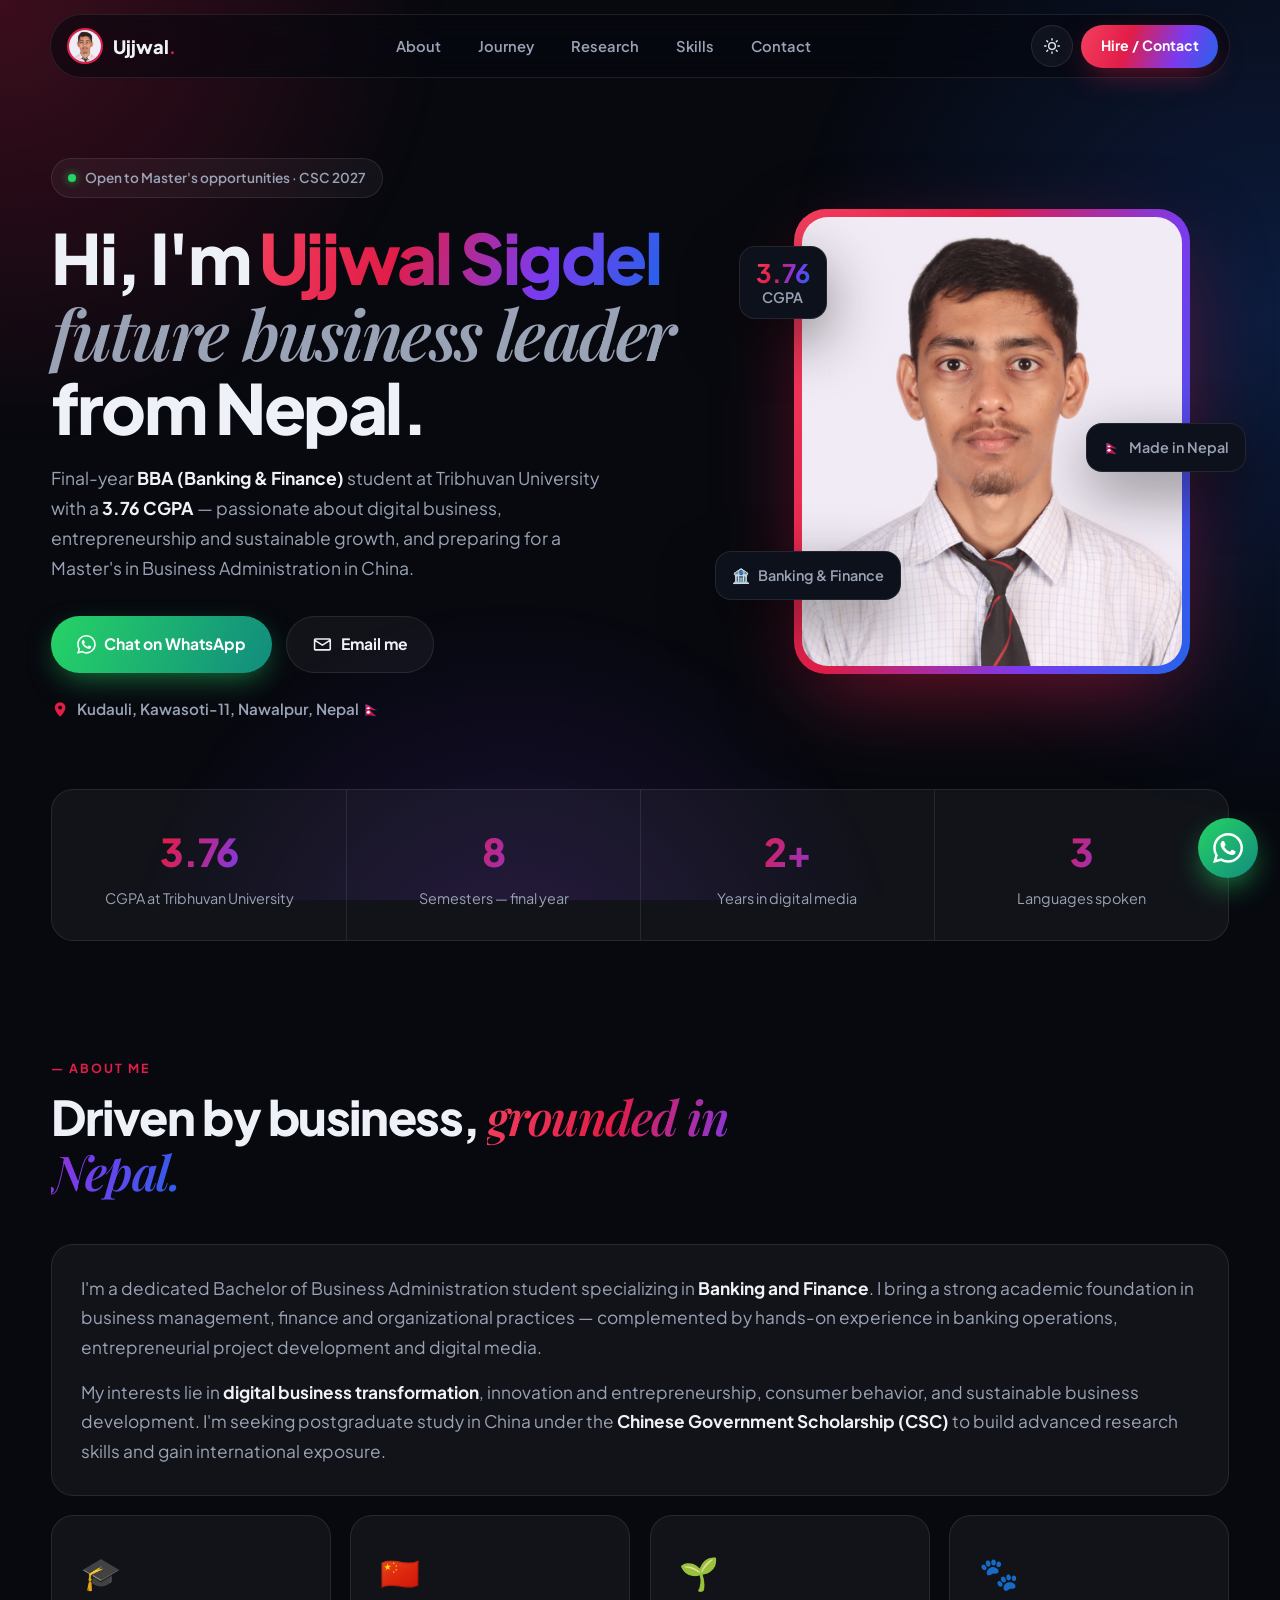
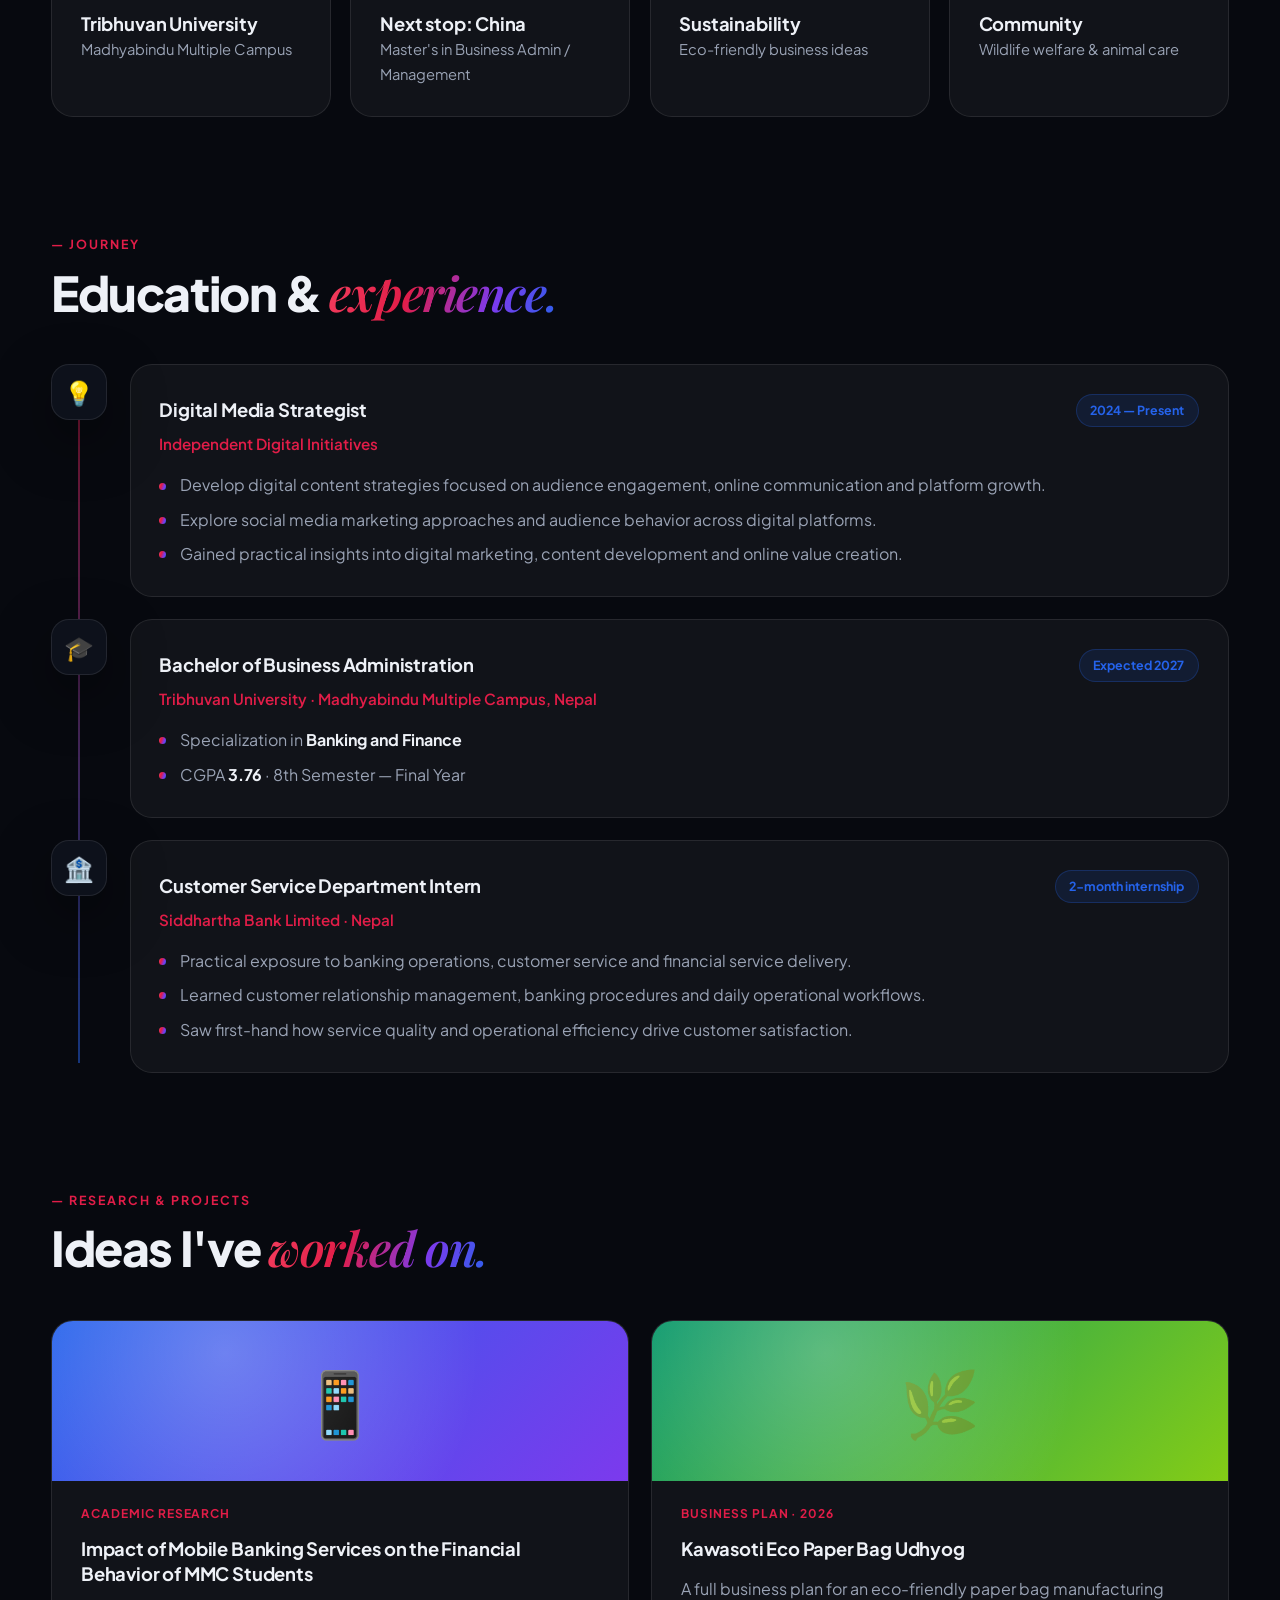
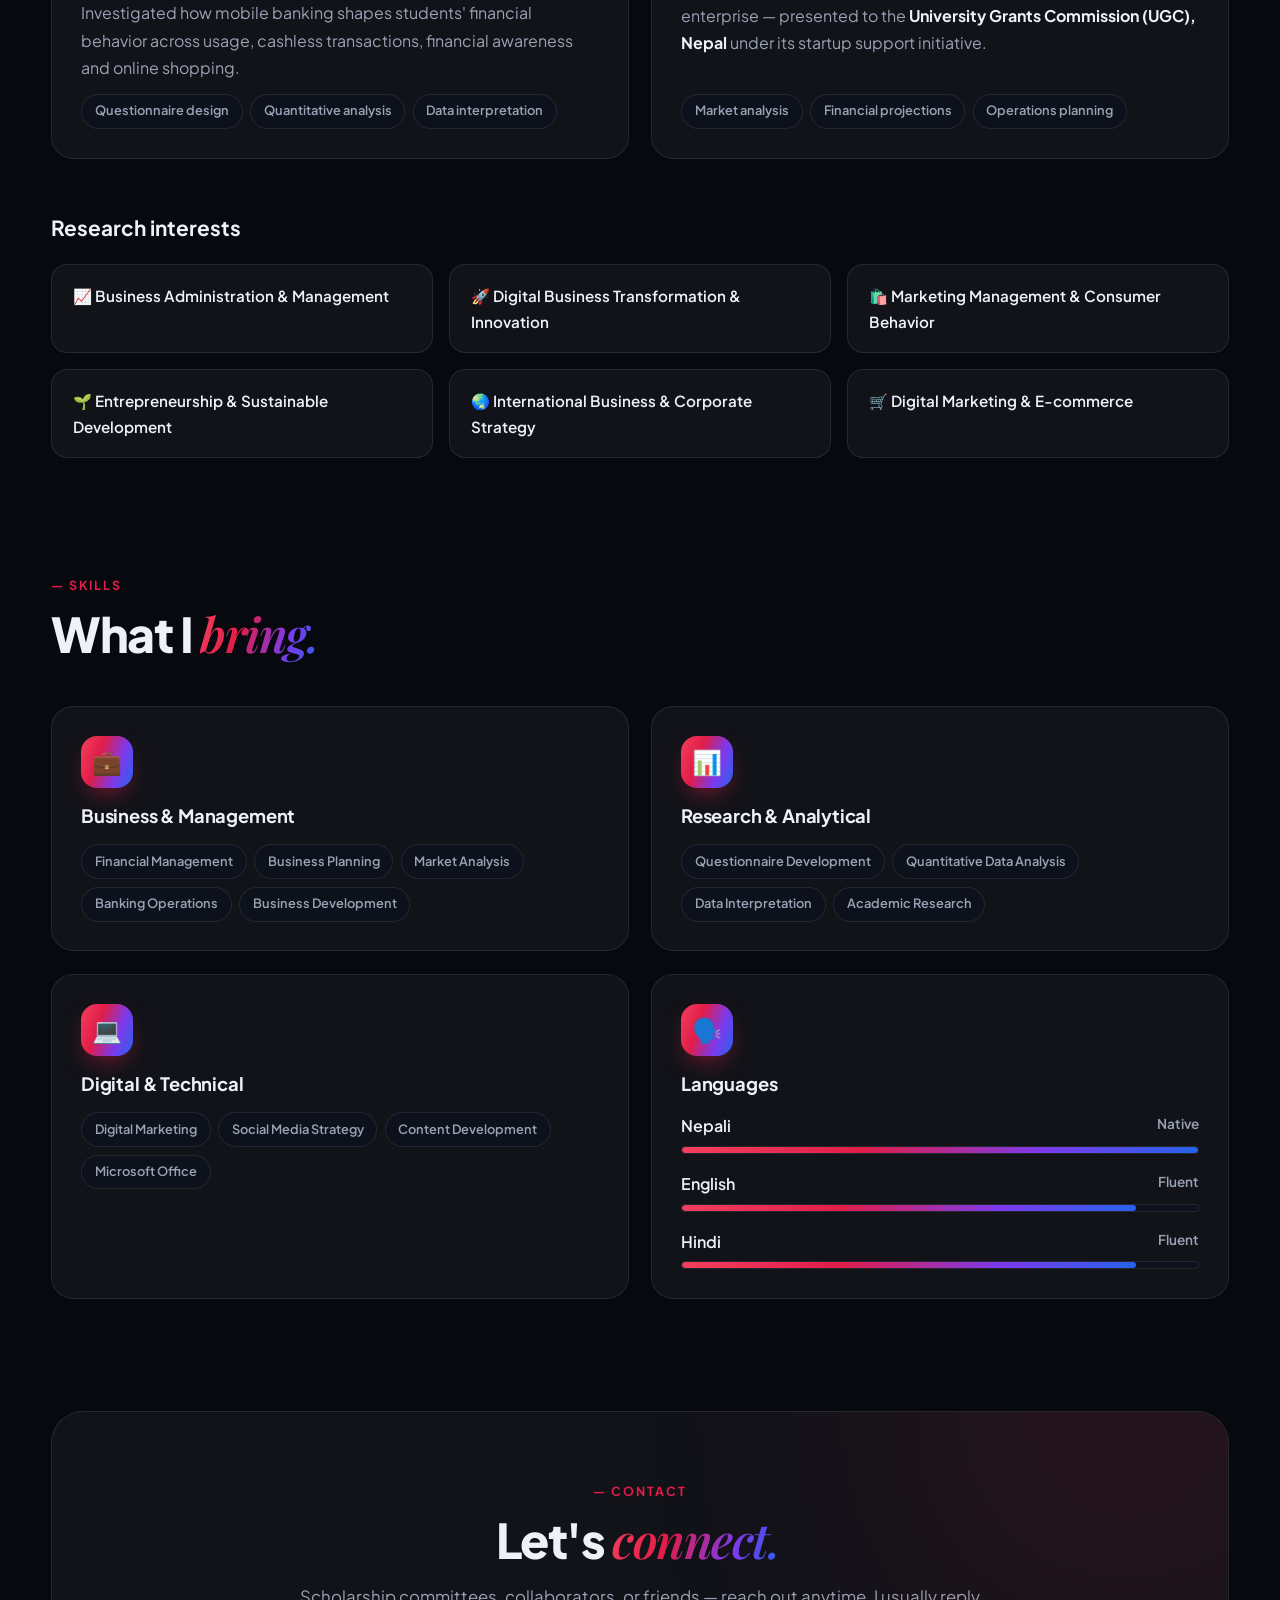
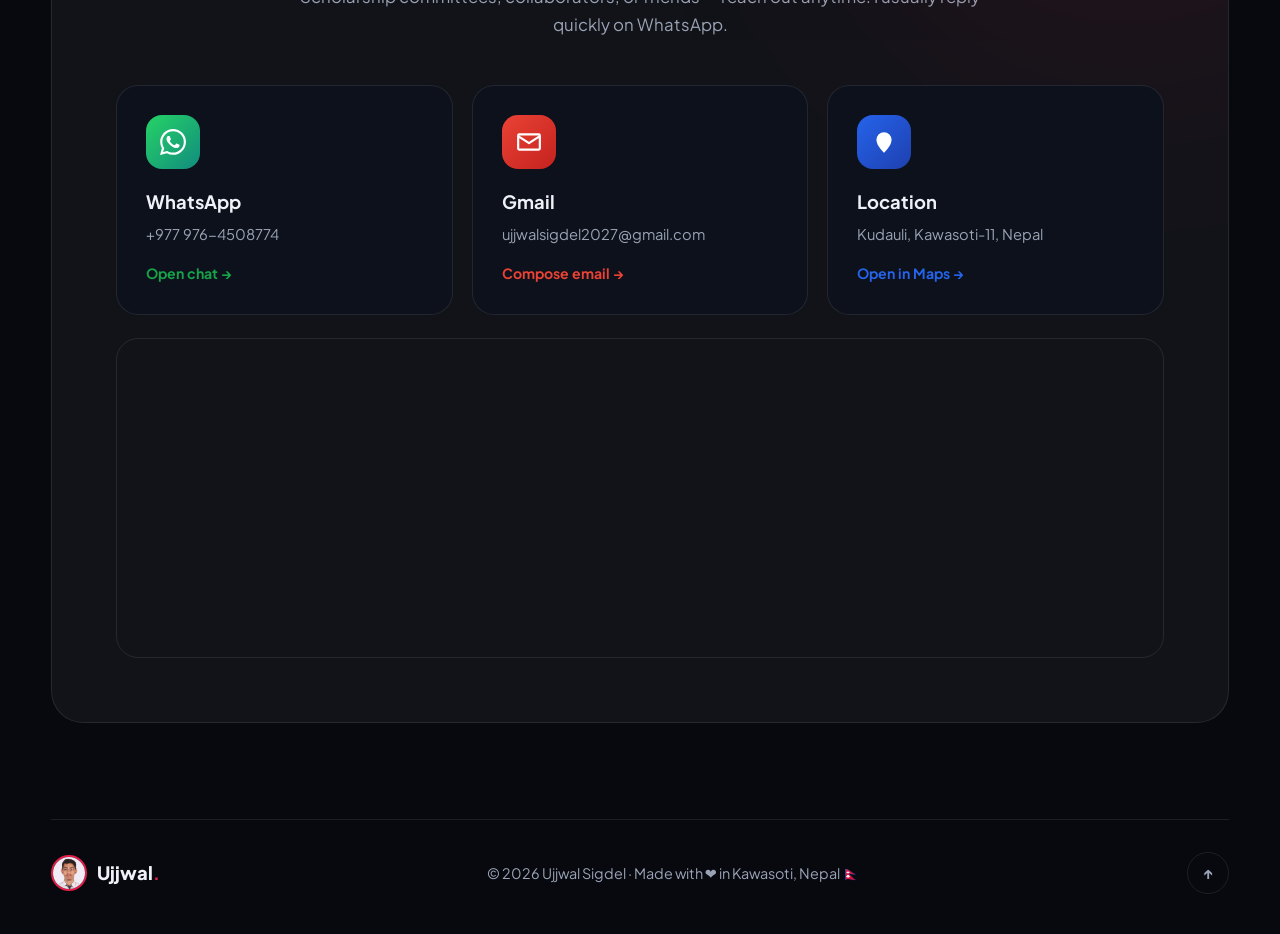
==== commit 152f315b: "Smoother site: remove heavy animations and blur, fix mobile menu icon Co-authored-by: Hoplite <28809" ====
--- a/index.html
+++ b/index.html
@@ -15,12 +15,13 @@
   <link rel="stylesheet" href="style.css" />
   <script>
     // Apply saved theme before paint to avoid a flash.
+    document.documentElement.classList.add("js");
     const t = localStorage.getItem("theme");
     if (t) document.documentElement.dataset.theme = t;
   </script>
 </head>
 <body>
-  <div class="aurora" aria-hidden="true"><span></span><span></span><span></span></div>
+  <div class="aurora" aria-hidden="true"></div>
   <div class="progress" aria-hidden="true"></div>
 
   <!-- ============ NAV ============ -->
@@ -90,10 +91,10 @@
 
     <!-- ============ STATS ============ -->
     <section class="container stats reveal">
-      <div class="stat"><b data-count="3.76" data-decimals="2">0</b><span>CGPA at Tribhuvan University</span></div>
-      <div class="stat"><b data-count="8">0</b><span>Semesters — final year</span></div>
-      <div class="stat"><b data-count="2" data-suffix="+">0</b><span>Years in digital media</span></div>
-      <div class="stat"><b data-count="3">0</b><span>Languages spoken</span></div>
+      <div class="stat"><b>3.76</b><span>CGPA at Tribhuvan University</span></div>
+      <div class="stat"><b>8</b><span>Semesters — final year</span></div>
+      <div class="stat"><b>2+</b><span>Years in digital media</span></div>
+      <div class="stat"><b>3</b><span>Languages spoken</span></div>
     </section>
 
     <!-- ============ ABOUT ============ -->
--- a/style.css
+++ b/style.css
@@ -41,7 +41,6 @@
   color: var(--text);
   line-height: 1.7;
   overflow-x: hidden;
-  transition: background .4s, color .4s;
 }
 a { color: inherit; text-decoration: none; }
 img { display: block; max-width: 100%; }
@@ -51,14 +50,15 @@
 .muted { color: var(--muted); }
 
 /* ---------- background ---------- */
-.aurora { position: fixed; inset: 0; z-index: -1; overflow: hidden; pointer-events: none; opacity: var(--aurora-op); }
-.aurora span { position: absolute; border-radius: 50%; filter: blur(110px); animation: drift 22s ease-in-out infinite alternate; }
-.aurora span:nth-child(1) { width: 520px; height: 520px; background: #e11d48; top: -160px; left: -120px; }
-.aurora span:nth-child(2) { width: 600px; height: 600px; background: #2563eb; top: 20%; right: -220px; animation-delay: -7s; }
-.aurora span:nth-child(3) { width: 420px; height: 420px; background: #7c3aed; bottom: -180px; left: 30%; animation-delay: -14s; }
-@keyframes drift { to { transform: translate(80px, 60px) scale(1.15); } }
-
-.progress { position: fixed; top: 0; left: 0; height: 3px; width: 0; background: var(--grad); z-index: 100; }
+.aurora {
+  position: fixed; inset: 0; z-index: -1; pointer-events: none; opacity: var(--aurora-op);
+  background:
+    radial-gradient(40rem 40rem at 0% 0%, rgba(225, 29, 72, .45), transparent 70%),
+    radial-gradient(45rem 45rem at 100% 35%, rgba(37, 99, 235, .4), transparent 70%),
+    radial-gradient(35rem 35rem at 40% 110%, rgba(124, 58, 237, .35), transparent 70%);
+}
+
+.progress { position: fixed; top: 0; left: 0; right: 0; height: 3px; background: var(--grad); z-index: 100; transform: scaleX(0); transform-origin: 0 50%; }
 
 /* ---------- nav ---------- */
 .nav {
@@ -88,7 +88,7 @@
 .icon-btn:hover { border-color: var(--crimson); }
 .theme-toggle svg { fill: none; stroke: currentColor; stroke-width: 2; stroke-linecap: round; }
 [data-theme="dark"] .theme-toggle .moon, [data-theme="light"] .theme-toggle .sun { display: none; }
-.burger { display: none; flex-direction: column; gap: 5px; }
+.burger { display: none; flex-direction: column; justify-content: center; align-items: center; gap: 5px; }
 .burger span { width: 18px; height: 2px; background: currentColor; border-radius: 2px; transition: .3s; }
 .burger[aria-expanded="true"] span:first-child { transform: translateY(3.5px) rotate(45deg); }
 .burger[aria-expanded="true"] span:last-child { transform: translateY(-3.5px) rotate(-45deg); }
@@ -98,12 +98,12 @@
   display: inline-flex; align-items: center; gap: .55rem;
   padding: .9rem 1.6rem; border-radius: 999px;
   font-weight: 700; font-size: .98rem;
-  background: var(--grad); background-size: 200% 100%;
+  background: var(--grad);
   color: #fff; border: 0;
   box-shadow: 0 10px 30px -8px rgba(225, 29, 72, .55);
-  transition: transform .3s var(--ease), box-shadow .3s, background-position .6s;
-}
-.btn:hover { transform: translateY(-3px); background-position: 100% 0; box-shadow: 0 16px 40px -8px rgba(124, 58, 237, .55); }
+  transition: transform .25s ease, box-shadow .25s;
+}
+.btn:hover { transform: translateY(-2px); box-shadow: 0 16px 40px -8px rgba(124, 58, 237, .55); }
 .btn-sm { padding: .6rem 1.2rem; font-size: .88rem; }
 .btn-wa { background: linear-gradient(110deg, #25d366, #128c7e); box-shadow: 0 10px 30px -8px rgba(37, 211, 102, .6); }
 .btn-wa:hover { box-shadow: 0 16px 40px -8px rgba(37, 211, 102, .7); }
@@ -112,9 +112,8 @@
 
 /* ---------- hero ---------- */
 .hero {
-  min-height: calc(100vh - 80px);
   display: grid; grid-template-columns: 1.15fr .85fr; align-items: center; gap: 4rem;
-  padding: 4rem 0 3rem;
+  padding: 5rem 0 4rem;
 }
 .pill {
   display: inline-flex; align-items: center; gap: .55rem;
@@ -122,8 +121,7 @@
   background: var(--card); border: 1px solid var(--line);
   font-size: .85rem; font-weight: 600; color: var(--muted);
 }
-.dot { width: 8px; height: 8px; border-radius: 50%; background: var(--wa); box-shadow: 0 0 0 0 rgba(37,211,102,.6); animation: ping 2s infinite; }
-@keyframes ping { 70% { box-shadow: 0 0 0 10px rgba(37,211,102,0); } 100% { box-shadow: 0 0 0 0 rgba(37,211,102,0); } }
+.dot { width: 8px; height: 8px; border-radius: 50%; background: var(--wa); box-shadow: 0 0 8px rgba(37,211,102,.8); }
 h1 {
   font-size: clamp(2.5rem, 5.4vw, 4.4rem);
   line-height: 1.08; letter-spacing: -0.035em; font-weight: 800;
@@ -141,37 +139,28 @@
 .hero-visual { position: relative; justify-self: center; }
 .photo-ring {
   position: relative; padding: 8px;
-  border-radius: 42% 58% 55% 45% / 48% 42% 58% 52%;
-  background: var(--grad); background-size: 300% 300%;
-  animation: morph 12s ease-in-out infinite, hue 8s linear infinite;
+  border-radius: 32px;
+  background: var(--grad);
   box-shadow: 0 30px 90px -20px rgba(225, 29, 72, .5);
 }
-.photo { overflow: hidden; border-radius: inherit; width: clamp(260px, 30vw, 380px); aspect-ratio: 440 / 520; background: var(--bg-2); }
+.photo { overflow: hidden; border-radius: 26px; width: clamp(260px, 30vw, 380px); aspect-ratio: 440 / 520; background: var(--bg-2); }
 .photo img { width: 100%; height: 100%; object-fit: cover; }
-@keyframes morph {
-  50% { border-radius: 58% 42% 45% 55% / 42% 58% 42% 58%; }
-}
-@keyframes hue { 50% { background-position: 100% 50%; } }
 .float-card {
   position: absolute; display: flex; align-items: center; gap: .5rem;
   padding: .7rem 1rem; border-radius: 16px;
-  background: var(--nav); border: 1px solid var(--line);
-  backdrop-filter: blur(14px); -webkit-backdrop-filter: blur(14px);
+  background: var(--bg-2); border: 1px solid var(--line);
   box-shadow: var(--shadow); font-weight: 700; font-size: .9rem; white-space: nowrap;
-  animation: bob 5s ease-in-out infinite;
 }
 .float-card span { color: var(--muted); font-weight: 600; }
 .fc-1 { top: 8%; left: -14%; flex-direction: column; gap: 0; line-height: 1.2; }
 .fc-1 b { font-size: 1.6rem; background: var(--grad); -webkit-background-clip: text; background-clip: text; color: transparent; }
-.fc-2 { bottom: 16%; left: -20%; animation-delay: -1.5s; }
-.fc-3 { top: 46%; right: -14%; animation-delay: -3s; }
-@keyframes bob { 50% { transform: translateY(-12px); } }
+.fc-2 { bottom: 16%; left: -20%; }
+.fc-3 { top: 46%; right: -14%; }
 
 /* ---------- stats ---------- */
 .stats {
   display: grid; grid-template-columns: repeat(4, 1fr);
   border-radius: var(--r); border: 1px solid var(--line); background: var(--card);
-  backdrop-filter: blur(10px);
 }
 .stat { padding: 1.8rem 1.5rem; text-align: center; }
 .stat + .stat { border-left: 1px solid var(--line); }
@@ -193,10 +182,10 @@
 
 .card {
   background: var(--card); border: 1px solid var(--line); border-radius: var(--r);
-  padding: 1.8rem; backdrop-filter: blur(10px);
-  transition: transform .4s var(--ease), border-color .3s, background .3s, box-shadow .4s;
-}
-.card:hover { transform: translateY(-5px); background: var(--card-hover); border-color: rgba(225, 29, 72, .35); box-shadow: var(--shadow); }
+  padding: 1.8rem;
+  transition: border-color .3s, background .3s, box-shadow .3s;
+}
+.card:hover { background: var(--card-hover); border-color: rgba(225, 29, 72, .35); box-shadow: var(--shadow); }
 .card h3 { font-size: 1.15rem; line-height: 1.35; letter-spacing: -0.01em; }
 
 /* about bento */
@@ -233,8 +222,6 @@
 .p-art::after { content: ""; position: absolute; inset: 0; background: radial-gradient(circle at 30% 20%, rgba(255,255,255,.25), transparent 60%); }
 .p-art-1 { background: linear-gradient(135deg, #2563eb, #7c3aed); }
 .p-art-2 { background: linear-gradient(135deg, #059669, #84cc16); }
-.project:hover .p-art { font-size: 4.6rem; }
-.p-art { transition: font-size .4s var(--ease); }
 .tag { align-self: flex-start; font-size: .75rem; font-weight: 700; letter-spacing: .08em; text-transform: uppercase; color: var(--crimson); }
 .project p { color: var(--muted); flex: 1; }
 .project strong { color: var(--text); }
@@ -252,7 +239,7 @@
   padding: 1.1rem 1.3rem; border-radius: 16px; font-weight: 600; font-size: .95rem;
   background: var(--card); border: 1px solid var(--line); transition: .3s var(--ease);
 }
-.interests span:hover { transform: translateY(-3px); border-color: var(--blue); }
+.interests span:hover { border-color: var(--blue); }
 
 /* skills */
 .skills-grid { display: grid; grid-template-columns: 1fr 1fr; gap: 1.4rem; }
@@ -283,9 +270,9 @@
   display: flex; flex-direction: column; align-items: flex-start; gap: .3rem;
   padding: 1.8rem; border-radius: var(--r);
   background: var(--bg-2); border: 1px solid var(--line);
-  transition: transform .4s var(--ease), box-shadow .4s, border-color .3s;
-}
-.c-card:hover { transform: translateY(-6px); box-shadow: var(--shadow); }
+  transition: box-shadow .3s, border-color .3s;
+}
+.c-card:hover { box-shadow: var(--shadow); }
 .c-icon { width: 54px; height: 54px; border-radius: 16px; display: grid; place-items: center; color: #fff; margin-bottom: .8rem; }
 .c-icon svg { width: 26px; height: 26px; }
 .c-card strong { font-size: 1.15rem; }
@@ -299,7 +286,6 @@
 .loc em { color: var(--blue); } .loc:hover { border-color: var(--blue); }
 .map { margin-top: 1.4rem; border-radius: var(--r); overflow: hidden; border: 1px solid var(--line); height: 320px; position: relative; }
 .map iframe { width: 100%; height: 100%; border: 0; }
-[data-theme="dark"] .map iframe { filter: invert(.9) hue-rotate(180deg) saturate(.8); }
 
 /* footer */
 .footer {
@@ -317,20 +303,18 @@
   display: grid; place-items: center; color: #fff;
   background: linear-gradient(135deg, #25d366, #128c7e);
   box-shadow: 0 12px 30px -6px rgba(37, 211, 102, .65);
-  animation: ping-wa 2.5s infinite;
   transition: transform .3s var(--ease);
 }
 .wa-float svg { width: 30px; height: 30px; }
 .wa-float:hover { transform: scale(1.1); }
-@keyframes ping-wa { 0% { box-shadow: 0 0 0 0 rgba(37,211,102,.55), 0 12px 30px -6px rgba(37,211,102,.65); } 70% { box-shadow: 0 0 0 16px rgba(37,211,102,0), 0 12px 30px -6px rgba(37,211,102,.65); } }
 
 /* reveal */
-.reveal { opacity: 0; transform: translateY(50px); transition: opacity 1s var(--ease), transform 1s var(--ease); }
-.reveal.visible { opacity: 1; transform: none; }
+.js .reveal { opacity: 0; transform: translateY(20px); transition: opacity .7s ease, transform .7s ease; }
+.js .reveal.visible { opacity: 1; transform: none; }
 
 @media (prefers-reduced-motion: reduce) {
   *, *::before, *::after { animation: none !important; transition: none !important; }
-  .reveal { opacity: 1; transform: none; }
+  .js .reveal { opacity: 1; transform: none; }
   .langs i::after { width: var(--w); }
 }
 
@@ -366,9 +350,7 @@
   .section { padding-top: 5rem; }
   .bento, .interests { grid-template-columns: 1fr; }
   .about-main { grid-column: auto; }
-  .float-card { font-size: .78rem; padding: .55rem .8rem; }
-  .fc-1 { left: -4%; } .fc-1 b { font-size: 1.3rem; }
-  .fc-2 { left: -6%; bottom: 8%; } .fc-3 { right: -4%; }
+  .float-card { display: none; }
   .stat b { font-size: 2rem; }
   .t-item { grid-template-columns: 1fr; gap: .8rem; }
   .timeline::before { display: none; }
@@ -377,3 +359,9 @@
   .footer { justify-content: center; text-align: center; }
   .wa-float { width: 54px; height: 54px; right: 16px; bottom: 16px; }
 }
+
+/* Phones have no hover; avoid effects getting "stuck" after a tap. */
+@media (hover: none) {
+  .card:hover, .c-card:hover { box-shadow: none; background: var(--card); }
+  .btn:hover, .wa-float:hover { transform: none; }
+}
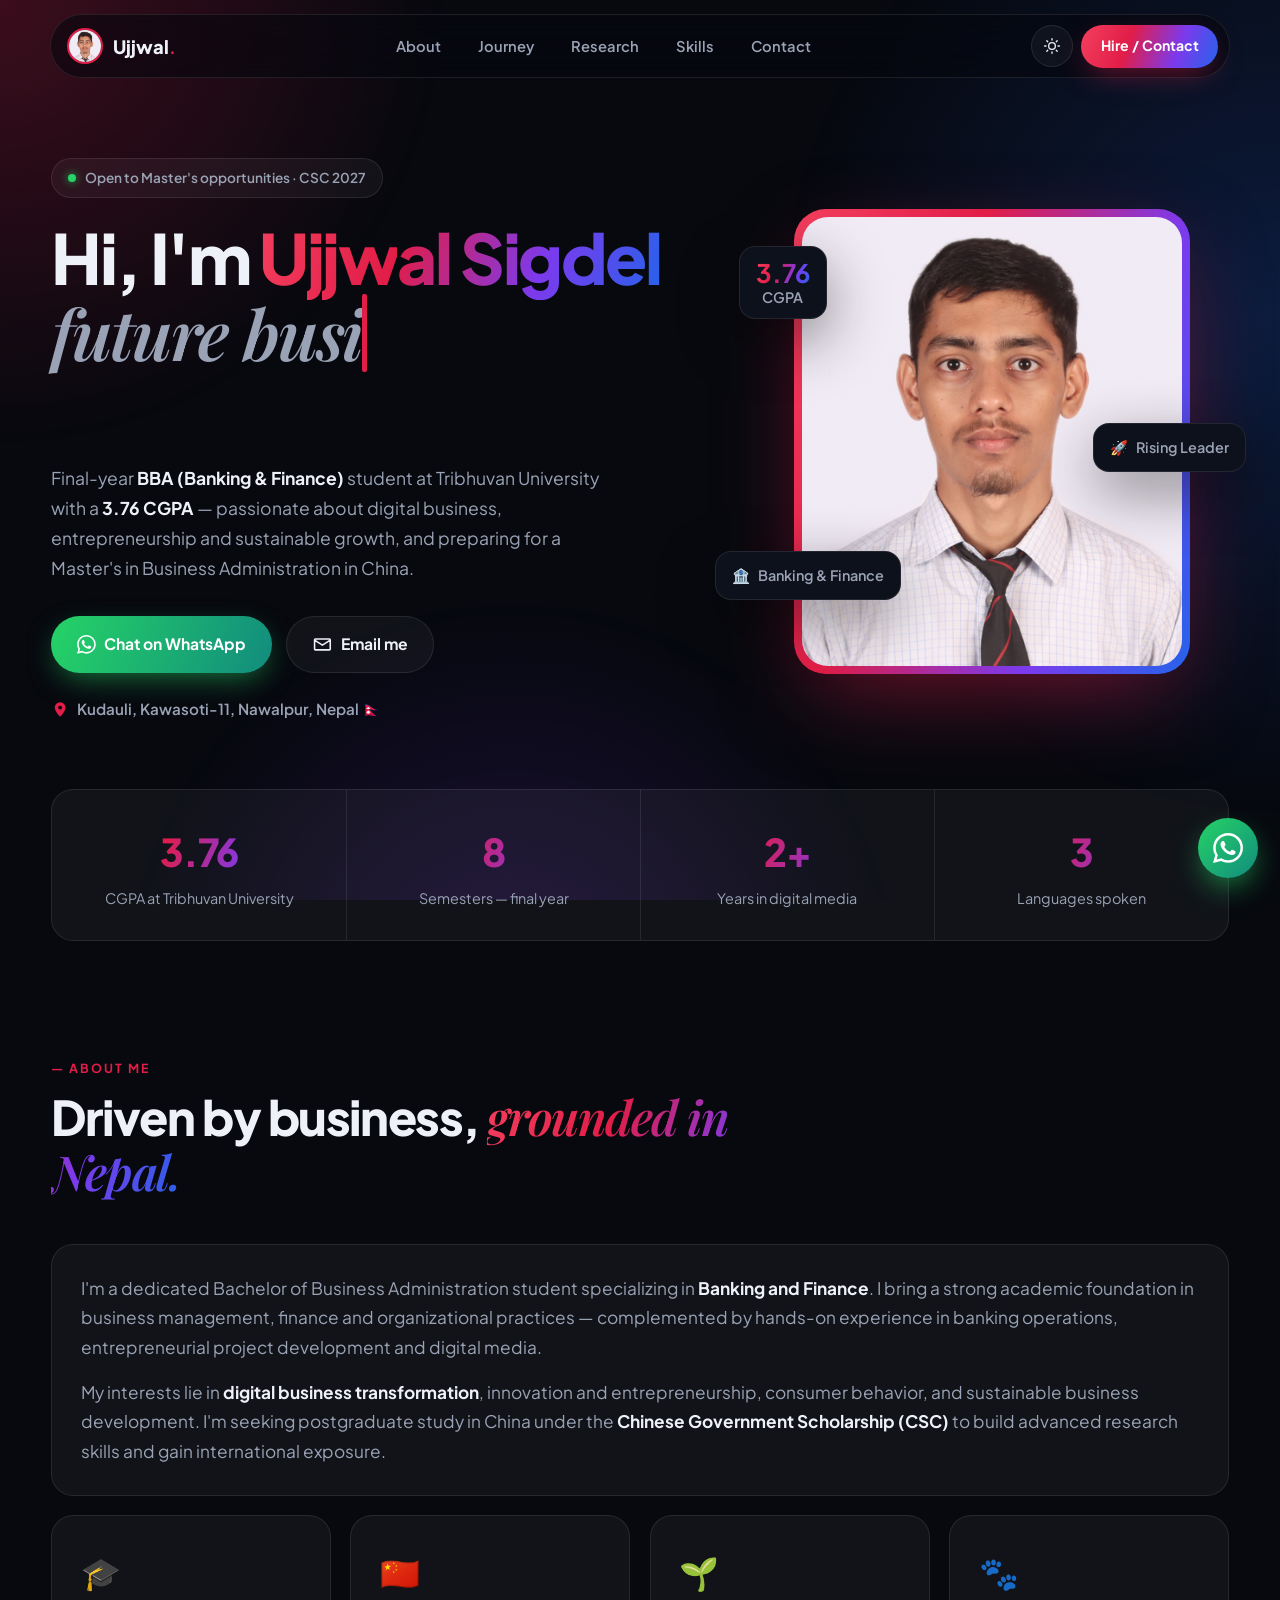
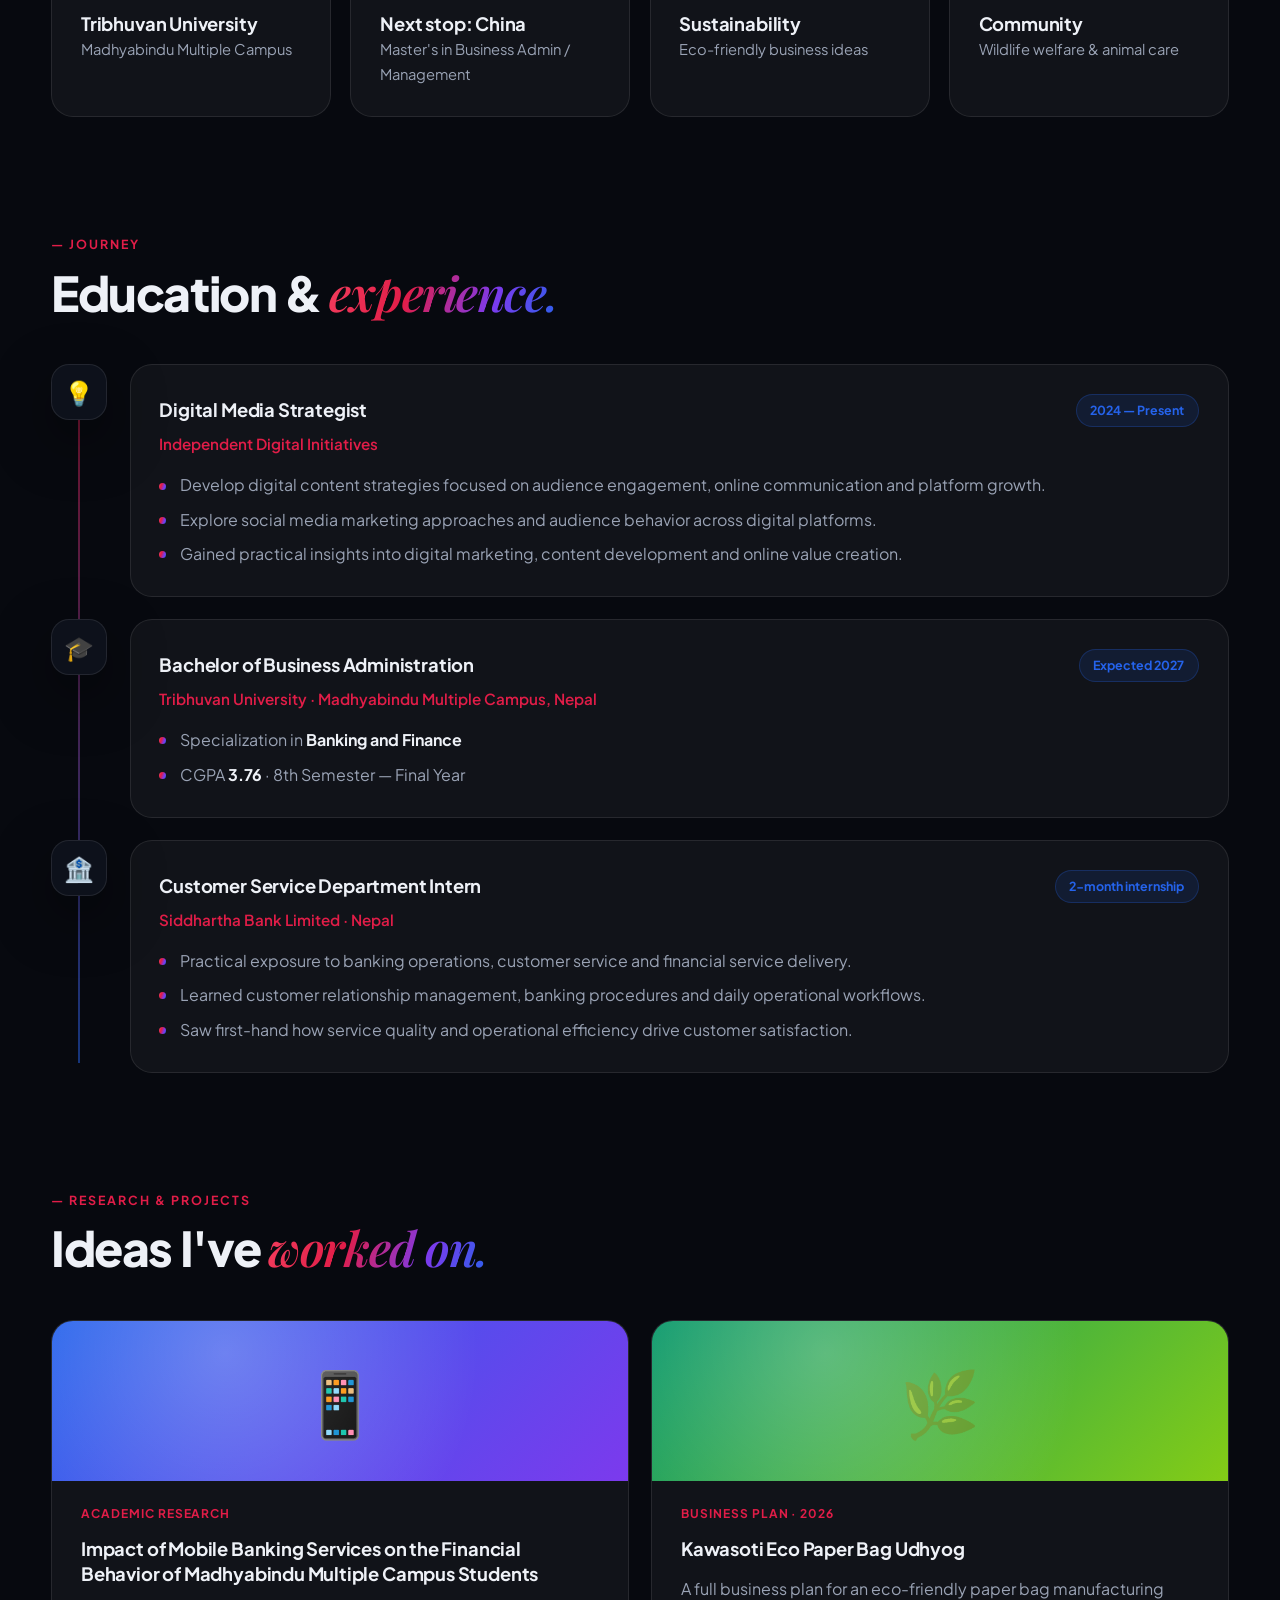
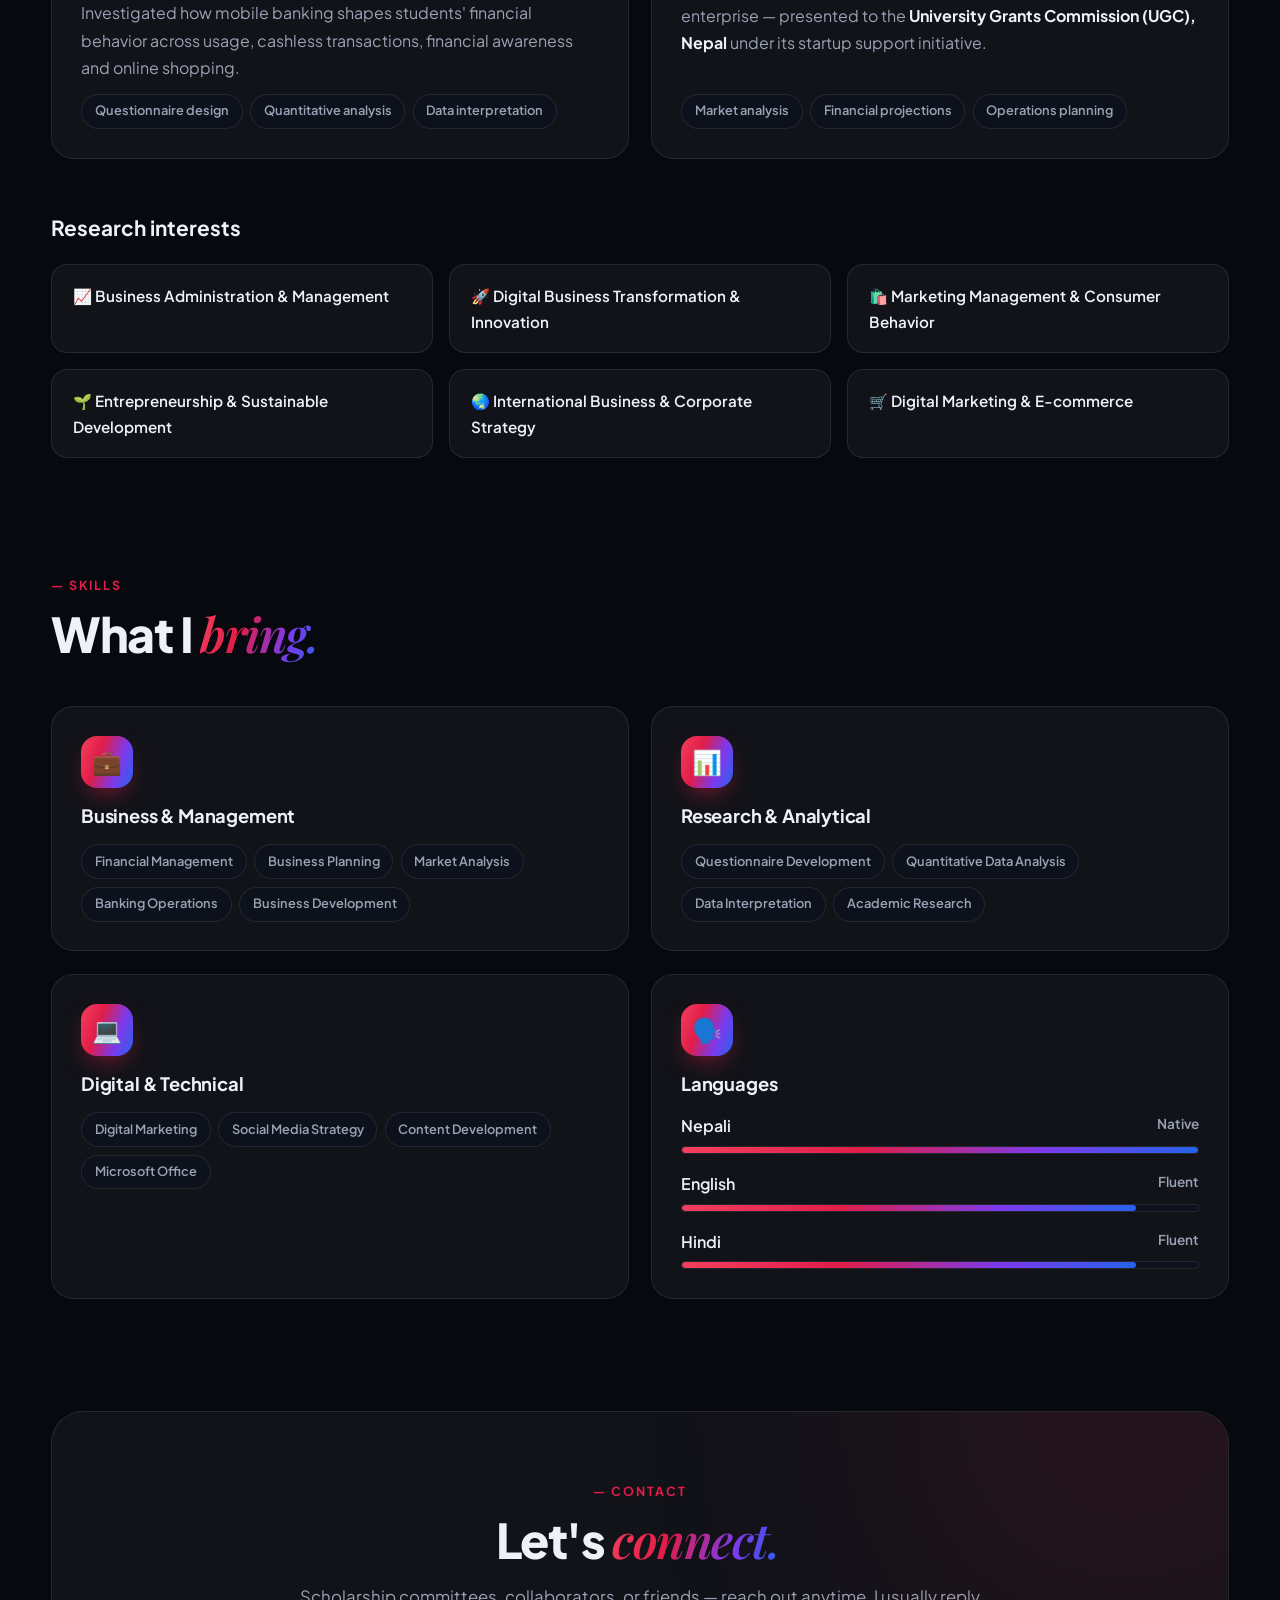
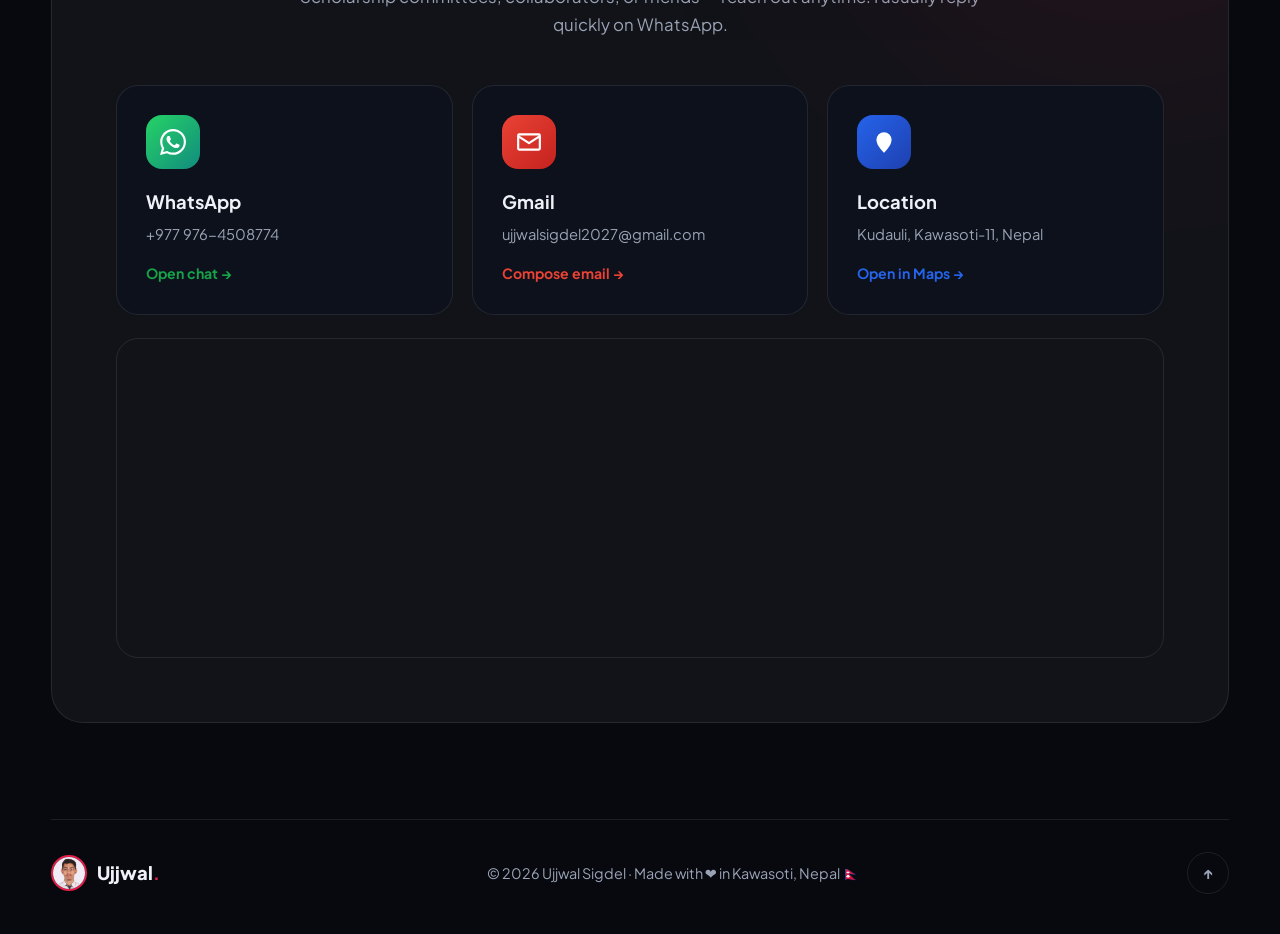
==== commit 17c82ea3: "Typewriter headline, 'Rising Leader' badge, spell out Madhyabindu Multiple Campus Co-authored-by: Ho" ====
--- a/index.html
+++ b/index.html
@@ -52,10 +52,7 @@
     <section id="home" class="hero container">
       <div class="hero-copy">
         <span class="pill"><i class="dot"></i> Open to Master's opportunities · CSC 2027</span>
-        <h1>
-          Hi, I'm <span class="grad">Ujjwal Sigdel</span><br />
-          <em>future business leader</em> from Nepal.
-        </h1>
+        <h1 class="typewrite" aria-label="Hi, I'm Ujjwal Sigdel, future business leader from Nepal.">Hi, I'm <span class="grad">Ujjwal Sigdel</span><br /><em>future business leader</em> from Nepal.</h1>
         <p class="lead">
           Final-year <strong>BBA (Banking &amp; Finance)</strong> student at Tribhuvan University with a
           <strong>3.76 CGPA</strong> — passionate about digital business, entrepreneurship and sustainable
@@ -85,7 +82,7 @@
         </div>
         <div class="float-card fc-1"><b>3.76</b><span>CGPA</span></div>
         <div class="float-card fc-2">🏦 <span>Banking &amp; Finance</span></div>
-        <div class="float-card fc-3">🇳🇵 <span>Made in Nepal</span></div>
+        <div class="float-card fc-3">🚀 <span>Rising Leader</span></div>
       </div>
     </section>
 
@@ -196,7 +193,7 @@
         <article class="card project">
           <div class="p-art p-art-1">📱</div>
           <span class="tag">Academic Research</span>
-          <h3>Impact of Mobile Banking Services on the Financial Behavior of MMC Students</h3>
+          <h3>Impact of Mobile Banking Services on the Financial Behavior of Madhyabindu Multiple Campus Students</h3>
           <p>Investigated how mobile banking shapes students' financial behavior across usage, cashless transactions, financial awareness and online shopping.</p>
           <div class="chips"><span>Questionnaire design</span><span>Quantitative analysis</span><span>Data interpretation</span></div>
         </article>
--- a/style.css
+++ b/style.css
@@ -128,6 +128,23 @@
   margin: 1.4rem 0 1.2rem;
 }
 h1 em { color: var(--muted); font-weight: 600; }
+
+/* typewriter */
+.typing .ch { opacity: 0; transition: opacity .15s ease; }
+.typing .ch.on { opacity: 1; }
+.typing .grad { background: none; }
+.typing .grad .ch {
+  background-image: var(--grad); background-repeat: no-repeat;
+  -webkit-background-clip: text; background-clip: text; color: transparent;
+}
+.typing .ch.cur { position: relative; }
+.typing .ch.cur::after {
+  content: ""; position: absolute; right: -.08em; top: .12em; bottom: .08em; width: .07em;
+  border-radius: 2px; background: var(--crimson);
+  animation: caret 1s step-end infinite;
+}
+.typing .ch.done::after { animation: caret 1s step-end 4 forwards; }
+@keyframes caret { 50% { opacity: 0; } }
 .grad { background: var(--grad); -webkit-background-clip: text; background-clip: text; color: transparent; }
 .lead { font-size: 1.1rem; color: var(--muted); max-width: 580px; }
 .lead strong { color: var(--text); }
@@ -348,6 +365,7 @@
 }
 @media (max-width: 560px) {
   .section { padding-top: 5rem; }
+  h1 { font-size: 2.15rem; }
   .bento, .interests { grid-template-columns: 1fr; }
   .about-main { grid-column: auto; }
   .float-card { display: none; }
